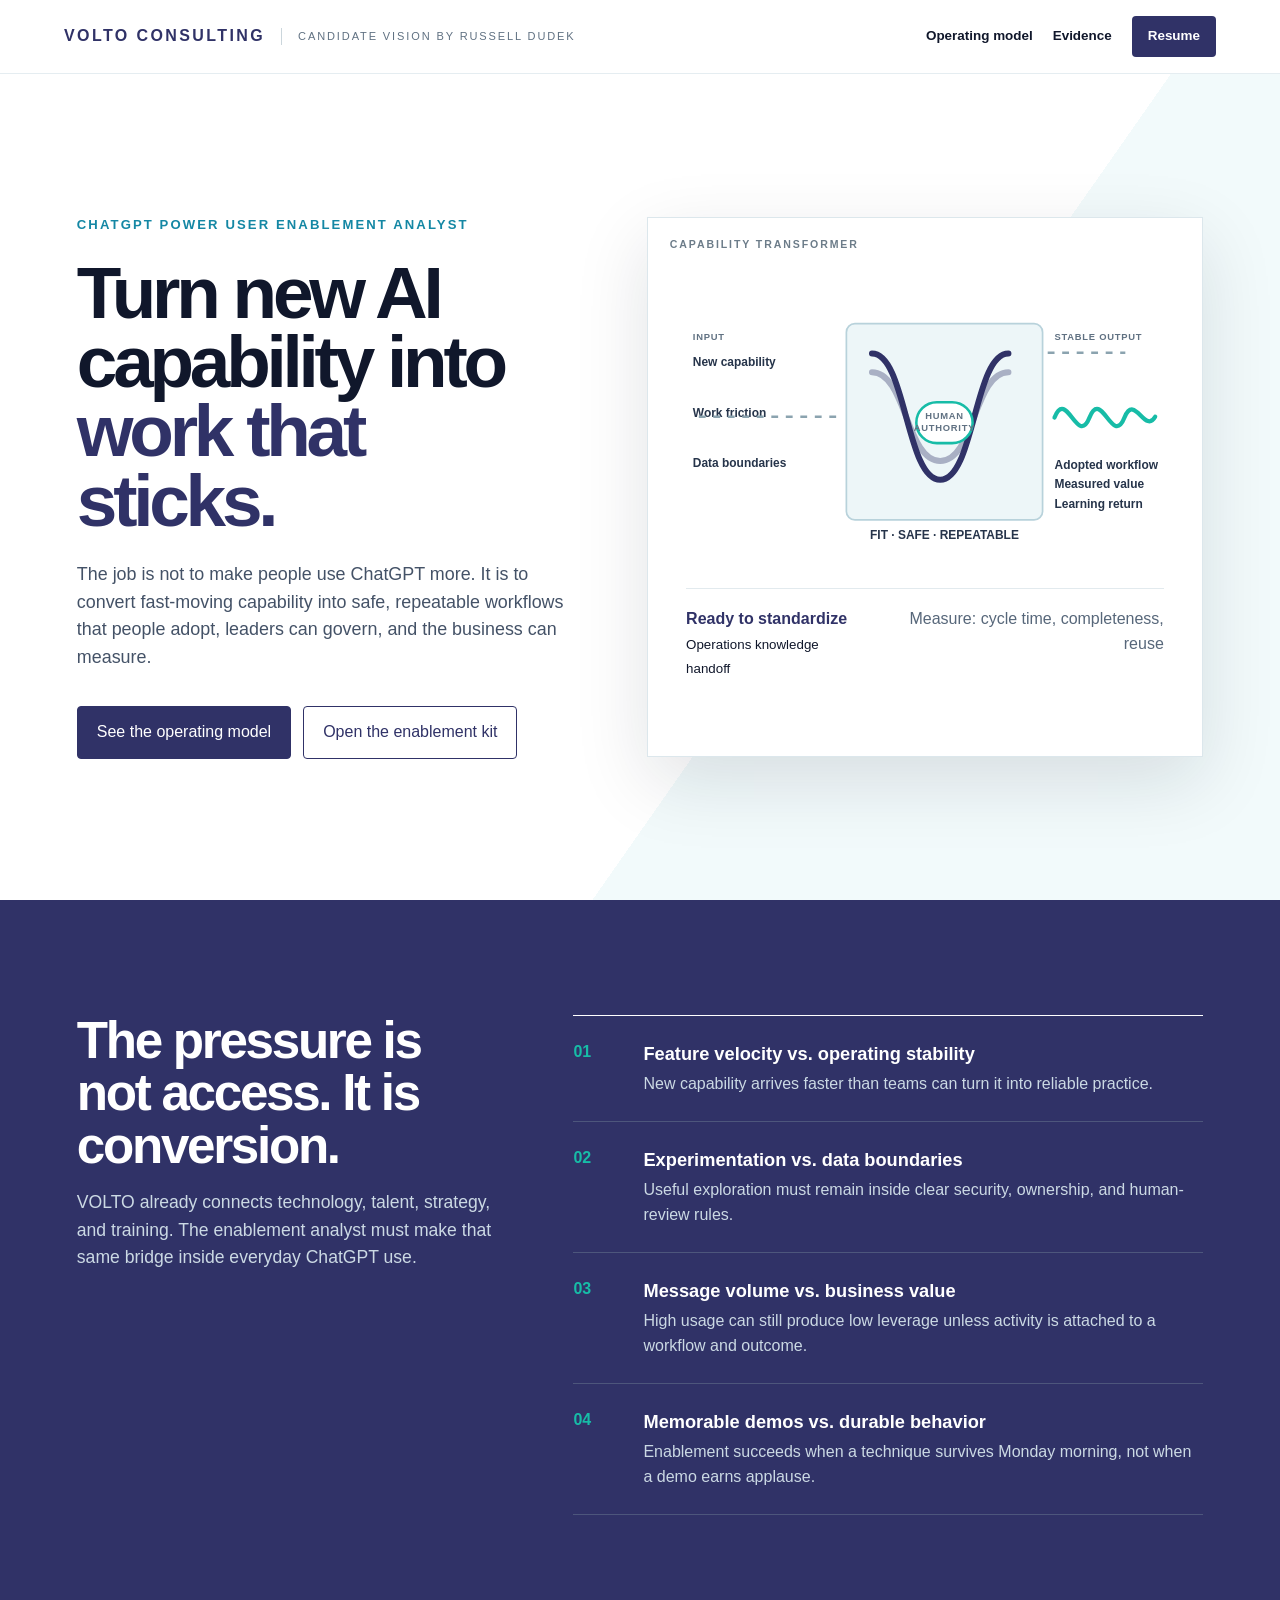
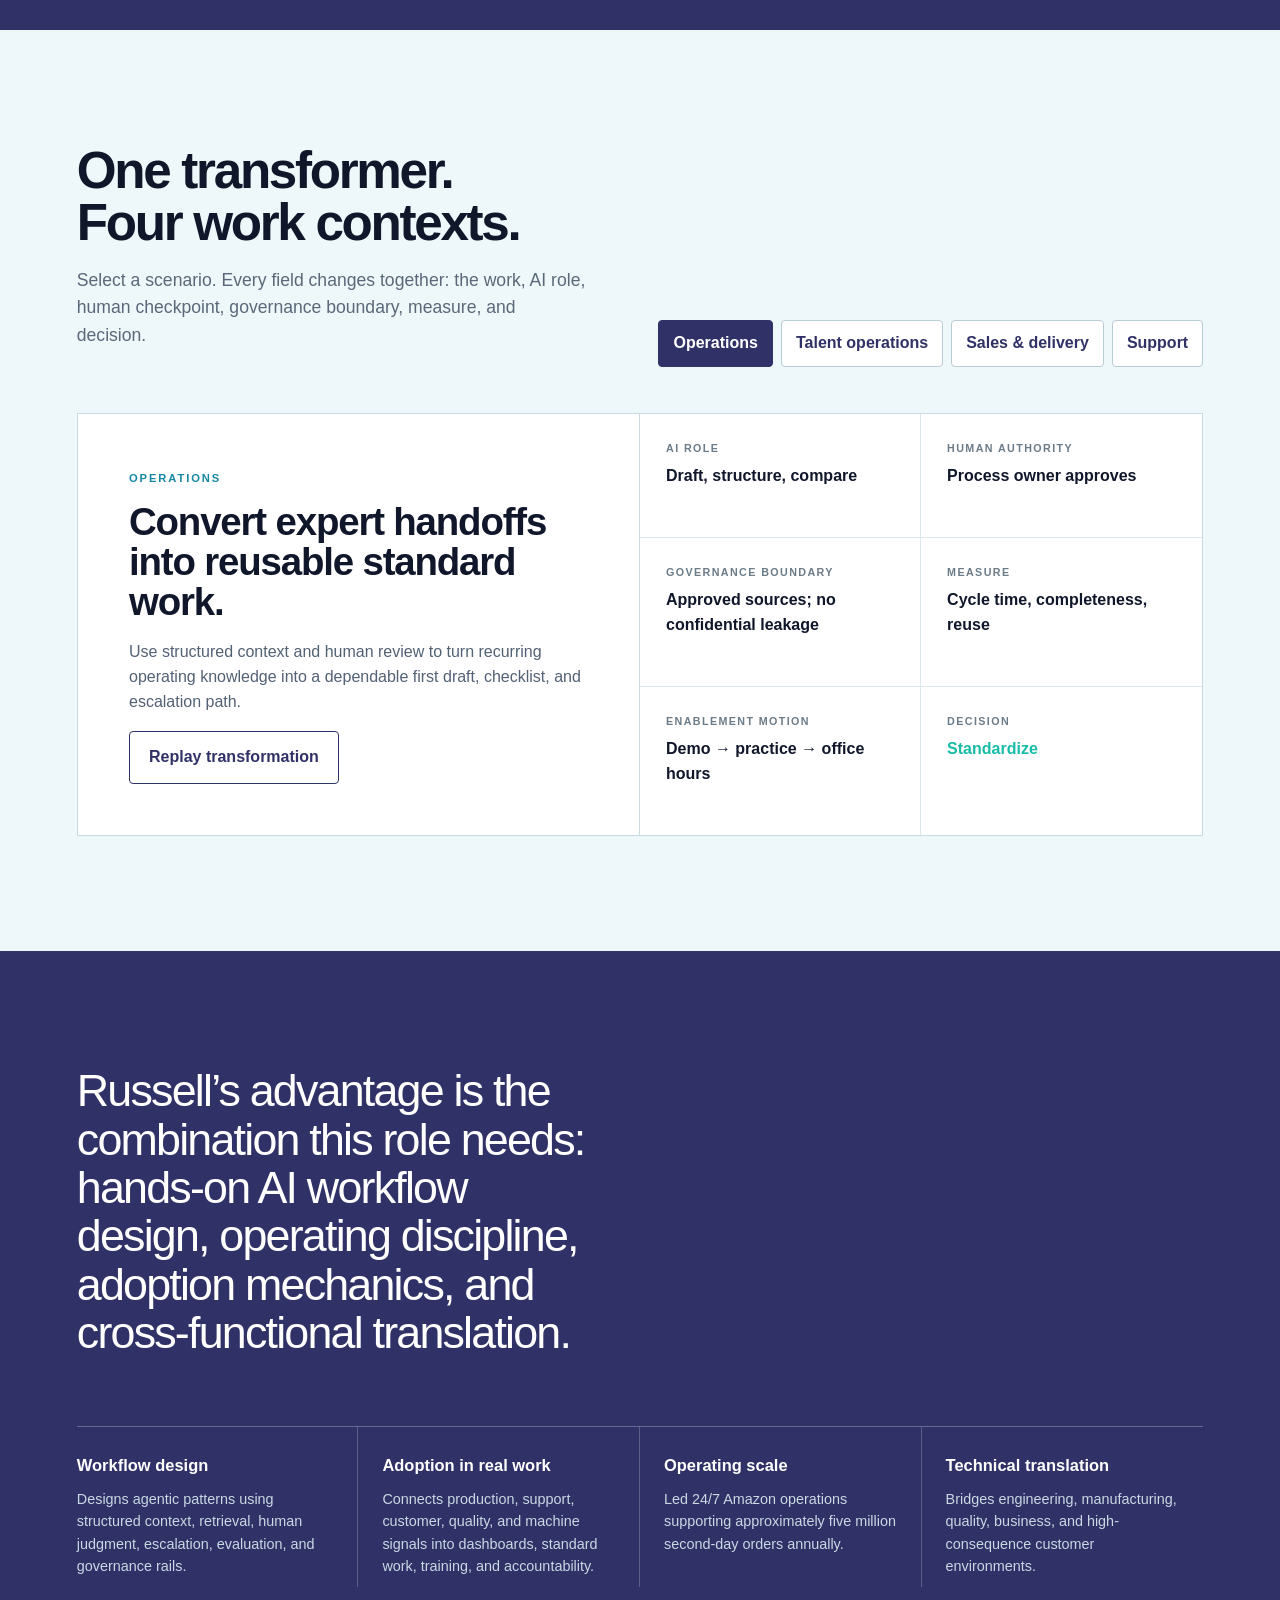
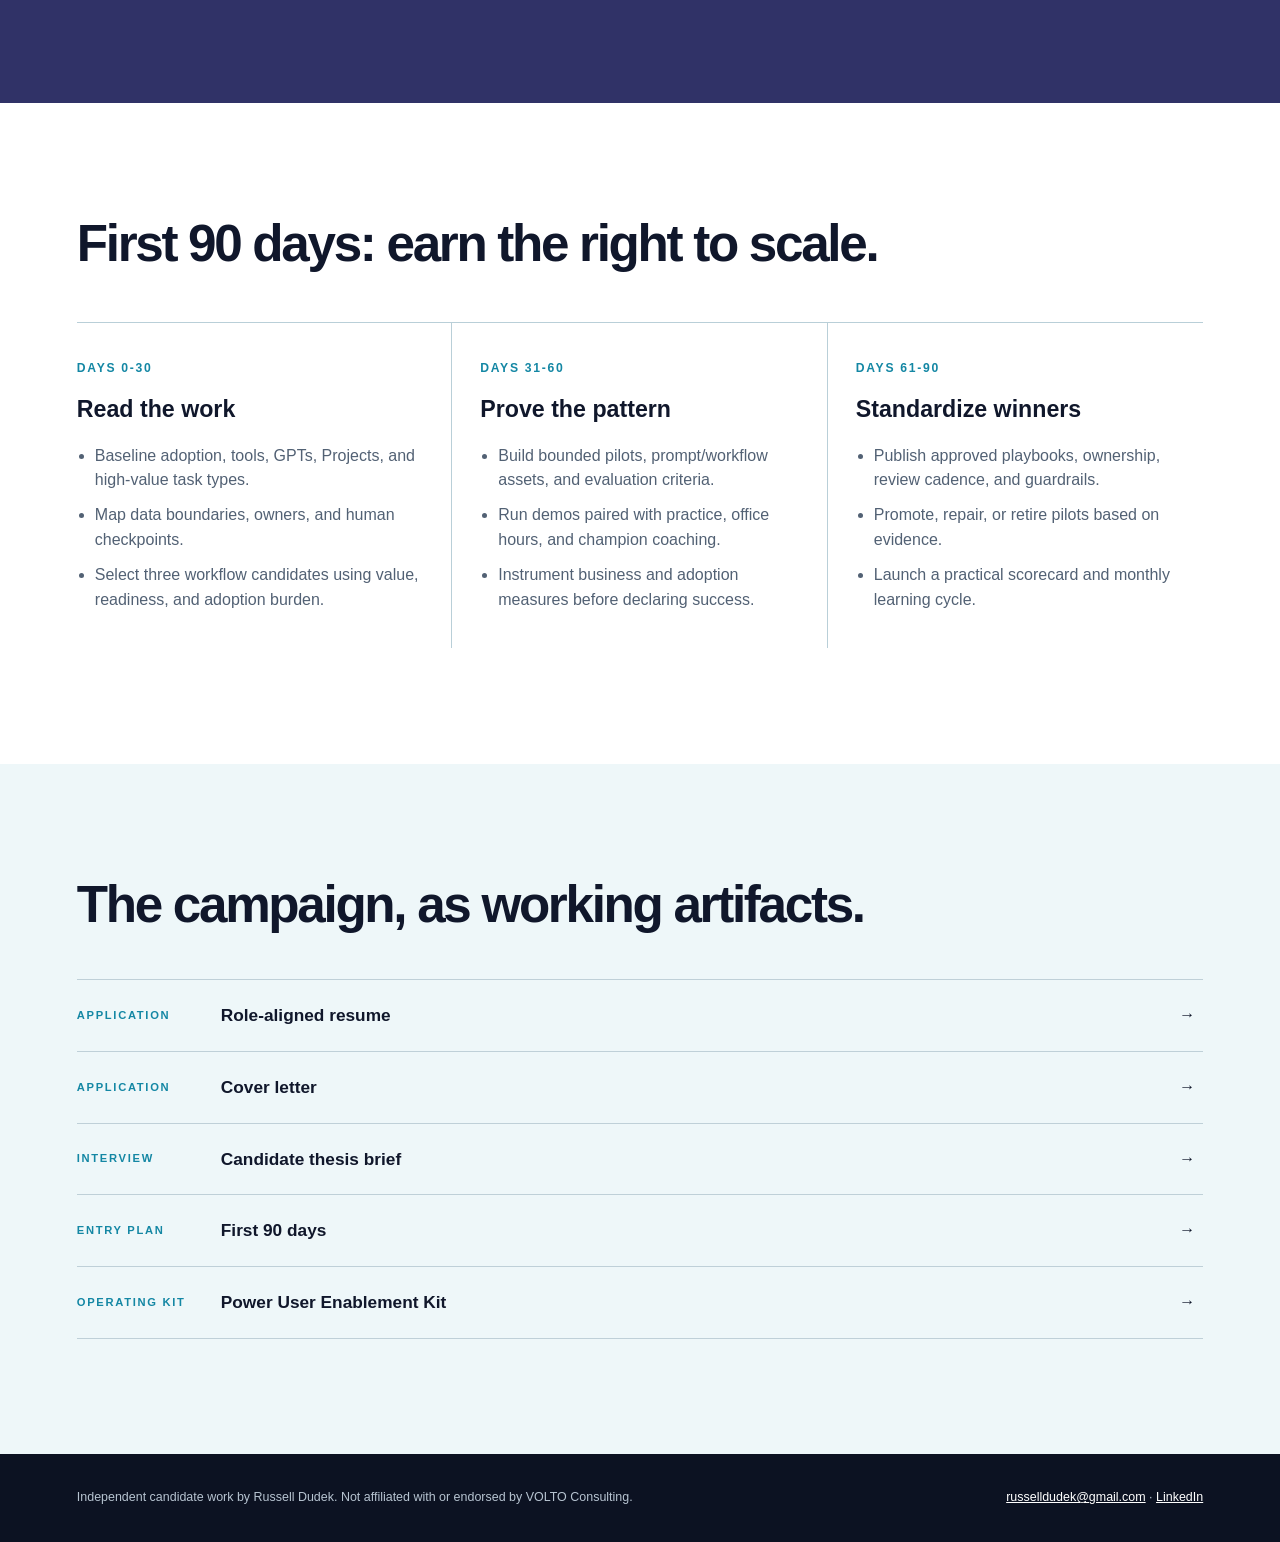
==== index.html @ c237656e "Publish complete VOLTO candidate campaign" ====
<!doctype html><html lang="en"><head><meta charset="utf-8"><meta name="viewport" content="width=device-width,initial-scale=1"><title>VOLTO Consulting | ChatGPT Power User Enablement Analyst | Russell Dudek</title><meta name="description" content="Independent candidate vision by Russell Dudek for the ChatGPT Power User Enablement Analyst role at VOLTO Consulting."><link rel="stylesheet" href="styles.css"></head><body><a class="skip" href="#main">Skip to content</a>
<header class="site-header"><div class="brand-lockup"><div class="brand-name">VOLTO CONSULTING</div><div class="brand-sub">Candidate vision by Russell Dudek</div></div><nav class="nav" aria-label="Primary"><a href="#model">Operating model</a><a href="#proof">Evidence</a><a class="primary" href="resume.html">Resume</a></nav></header>
<main id="main"><section class="hero"><div class="hero-copy"><p class="identity-line">ChatGPT Power User Enablement Analyst</p><h1>Turn new AI capability into <em>work that sticks.</em></h1><p class="lede">The job is not to make people use ChatGPT more. It is to convert fast-moving capability into safe, repeatable workflows that people adopt, leaders can govern, and the business can measure.</p><div class="hero-actions"><a class="button primary" href="#model">See the operating model</a><a class="button secondary" href="enablement-kit.html">Open the enablement kit</a></div></div>
<div class="transformer-shell running" id="transformer"><svg class="transformer-svg" viewBox="0 0 560 320" role="img" aria-labelledby="tx-title tx-desc">
<title id="tx-title">Capability Transformer operating model</title><desc id="tx-desc">New capability, workflow friction, and data boundaries are transformed through fit, safety, and repeatability into an adopted workflow with measurable value.</desc>
<text x="8" y="55" class="small-label">INPUT</text>
<text x="8" y="86" class="input-label">New capability</text><text x="8" y="145" class="input-label">Work friction</text><text x="8" y="204" class="input-label">Data boundaries</text>
<path d="M 10 145 L 177 145" class="wire energy"/>
<rect x="188" y="36" width="230" height="230" rx="10" class="core"/>
<path d="M 218 71 C 258 71 258 219 298 219 C 338 219 338 71 378 71" class="coil"/>
<path d="M 218 93 C 258 93 258 197 298 197 C 338 197 338 93 378 93" class="coil" opacity=".36"/>
<text x="303" y="288" text-anchor="middle" class="coil-label">FIT · SAFE · REPEATABLE</text>
<rect x="270" y="128" width="66" height="48" rx="24" class="relay"/><text x="303" y="148" text-anchor="middle" class="small-label">HUMAN</text><text x="303" y="162" text-anchor="middle" class="small-label">AUTHORITY</text>
<path d="M 419 70 L 515 70" class="wire energy"/>
<path d="M 432 146 C 446 111 459 181 473 146 C 487 111 500 181 514 146 C 526 117 538 166 550 145" class="wave"/>
<text x="432" y="206" class="output-label">Adopted workflow</text><text x="432" y="229" class="output-label">Measured value</text><text x="432" y="252" class="output-label">Learning return</text><text x="432" y="55" class="small-label">STABLE OUTPUT</text>
<circle class="pulse" cx="0" cy="0" r="7"/>
</svg><div class="status-line"><span><strong id="heroVerdict">Ready to standardize</strong><br><small id="heroScenario">Operations knowledge handoff</small></span><span id="heroMeasure">Measure: cycle time, completeness, reuse</span></div></div></section>
<section class="section navy"><div class="section-grid"><div><h2>The pressure is not access. It is conversion.</h2><p class="section-intro">VOLTO already connects technology, talent, strategy, and training. The enablement analyst must make that same bridge inside everyday ChatGPT use.</p></div><div class="tension-list"><div class="tension"><span class="num">01</span><div><h3>Feature velocity vs. operating stability</h3><p>New capability arrives faster than teams can turn it into reliable practice.</p></div></div><div class="tension"><span class="num">02</span><div><h3>Experimentation vs. data boundaries</h3><p>Useful exploration must remain inside clear security, ownership, and human-review rules.</p></div></div><div class="tension"><span class="num">03</span><div><h3>Message volume vs. business value</h3><p>High usage can still produce low leverage unless activity is attached to a workflow and outcome.</p></div></div><div class="tension"><span class="num">04</span><div><h3>Memorable demos vs. durable behavior</h3><p>Enablement succeeds when a technique survives Monday morning, not when a demo earns applause.</p></div></div></div></div></section>
<section class="section mist" id="model"><div class="lab"><div class="lab-head"><div><h2>One transformer.<br>Four work contexts.</h2><p class="section-intro">Select a scenario. Every field changes together: the work, AI role, human checkpoint, governance boundary, measure, and decision.</p></div><div class="scenario-tabs" role="group" aria-label="Workflow scenario"><button aria-pressed="true" data-scenario="ops">Operations</button><button aria-pressed="false" data-scenario="talent">Talent operations</button><button aria-pressed="false" data-scenario="delivery">Sales & delivery</button><button aria-pressed="false" data-scenario="support">Support</button></div></div><div class="lab-stage" aria-live="polite"><div class="work-brief"><span class="scenario-label" id="scenarioLabel">OPERATIONS</span><h3 id="scenarioTitle">Convert expert handoffs into reusable standard work.</h3><p id="scenarioNarrative">Use structured context and human review to turn recurring operating knowledge into a dependable first draft, checklist, and escalation path.</p><button class="button secondary" id="replay" type="button">Replay transformation</button></div><div class="state-stack"><div class="state"><span>AI role</span><strong id="aiRole">Draft, structure, compare</strong></div><div class="state"><span>Human authority</span><strong id="authority">Process owner approves</strong></div><div class="state"><span>Governance boundary</span><strong id="governance">Approved sources; no confidential leakage</strong></div><div class="state"><span>Measure</span><strong id="measure">Cycle time, completeness, reuse</strong></div><div class="state"><span>Enablement motion</span><strong id="motion">Demo → practice → office hours</strong></div><div class="state"><span>Decision</span><strong class="verdict" id="verdict">Standardize</strong></div></div></div></div></section>
<section class="section navy" id="proof"><div class="proof-band"><p class="proof-statement">Russell’s advantage is the combination this role needs: hands-on AI workflow design, operating discipline, adoption mechanics, and cross-functional translation.</p><div class="evidence-list"><div class="evidence"><h3>Workflow design</h3><p>Designs agentic patterns using structured context, retrieval, human judgment, escalation, evaluation, and governance rails.</p></div><div class="evidence"><h3>Adoption in real work</h3><p>Connects production, support, customer, quality, and machine signals into dashboards, standard work, training, and accountability.</p></div><div class="evidence"><h3>Operating scale</h3><p>Led 24/7 Amazon operations supporting approximately five million second-day orders annually.</p></div><div class="evidence"><h3>Technical translation</h3><p>Bridges engineering, manufacturing, quality, business, and high-consequence customer environments.</p></div></div></div></section>
<section class="section" id="plan"><div class="plan"><h2>First 90 days: earn the right to scale.</h2><div class="plan-grid"><div class="phase"><span class="days">Days 0-30</span><h3>Read the work</h3><ul><li>Baseline adoption, tools, GPTs, Projects, and high-value task types.</li><li>Map data boundaries, owners, and human checkpoints.</li><li>Select three workflow candidates using value, readiness, and adoption burden.</li></ul></div><div class="phase"><span class="days">Days 31-60</span><h3>Prove the pattern</h3><ul><li>Build bounded pilots, prompt/workflow assets, and evaluation criteria.</li><li>Run demos paired with practice, office hours, and champion coaching.</li><li>Instrument business and adoption measures before declaring success.</li></ul></div><div class="phase"><span class="days">Days 61-90</span><h3>Standardize winners</h3><ul><li>Publish approved playbooks, ownership, review cadence, and guardrails.</li><li>Promote, repair, or retire pilots based on evidence.</li><li>Launch a practical scorecard and monthly learning cycle.</li></ul></div></div></div></section>
<section class="section mist"><div class="documents"><h2>The campaign, as working artifacts.</h2><div class="doc-list"><a class="doc-link" href="resume.html"><span class="type">Application</span><strong>Role-aligned resume</strong><span>→</span></a><a class="doc-link" href="cover-letter.html"><span class="type">Application</span><strong>Cover letter</strong><span>→</span></a><a class="doc-link" href="interview-brief.html"><span class="type">Interview</span><strong>Candidate thesis brief</strong><span>→</span></a><a class="doc-link" href="90-day-plan.html"><span class="type">Entry plan</span><strong>First 90 days</strong><span>→</span></a><a class="doc-link" href="enablement-kit.html"><span class="type">Operating kit</span><strong>Power User Enablement Kit</strong><span>→</span></a></div></div></section></main>
<footer class="footer"><div class="footer-inner"><span>Independent candidate work by Russell Dudek. Not affiliated with or endorsed by VOLTO Consulting.</span><span><a href="mailto:russelldudek@gmail.com">russelldudek@gmail.com</a> · <a href="https://www.linkedin.com/in/russelldudek">LinkedIn</a></span></div></footer><script src="app.js"></script></body></html>
---- styles.css ----
@import url("brand-tokens.css");
*{box-sizing:border-box}html{scroll-behavior:smooth}body{margin:0;color:var(--volto-ink);background:var(--volto-paper);font-family:Lato,"Noto Sans",Arial,sans-serif;line-height:1.55}a{color:inherit}button,a.button{font:inherit}.skip{position:absolute;left:-999px}.skip:focus{left:16px;top:16px;z-index:99;background:#fff;padding:10px;border:2px solid var(--volto-navy)}
.site-header{height:74px;display:flex;align-items:center;justify-content:space-between;padding:0 clamp(22px,5vw,78px);border-bottom:1px solid #e5edf1;position:sticky;top:0;background:rgba(255,255,255,.95);backdrop-filter:blur(14px);z-index:20}.brand-lockup{display:flex;align-items:center;gap:16px}.brand-name{font-weight:900;letter-spacing:.15em;font-size:1rem;color:var(--volto-navy)}.brand-sub{font-size:.69rem;letter-spacing:.17em;text-transform:uppercase;color:#607182;border-left:1px solid #cbd6dc;padding-left:16px}.nav{display:flex;gap:20px;align-items:center}.nav a{text-decoration:none;font-size:.84rem;font-weight:700}.nav .primary{background:var(--volto-navy);color:white;padding:10px 16px;border-radius:4px}
main{overflow:hidden}.hero{min-height:calc(100vh - 74px);display:grid;grid-template-columns:minmax(0,1fr) minmax(480px,1.1fr);gap:clamp(34px,5vw,84px);align-items:center;padding:clamp(56px,8vw,116px) clamp(22px,6vw,92px);position:relative}.hero:before{content:"";position:absolute;inset:0;background:linear-gradient(125deg,#fff 0 63%,#f2fafb 63% 100%);z-index:-2}.hero-copy{max-width:710px}.identity-line{font-size:.82rem;text-transform:uppercase;letter-spacing:.16em;color:var(--volto-blue);font-weight:800;margin:0 0 22px}.hero h1{font-family:"Inter Display",Lato,sans-serif;font-weight:650;font-size:clamp(3rem,5.7vw,6.7rem);line-height:.95;letter-spacing:-.058em;margin:0 0 26px;max-width:12ch}.hero h1 em{font-style:normal;color:var(--volto-navy)}.hero .lede{font-size:clamp(1.05rem,1.4vw,1.3rem);max-width:57ch;color:#445267;margin:0 0 34px}.hero-actions{display:flex;gap:12px;flex-wrap:wrap}.button{display:inline-flex;align-items:center;justify-content:center;text-decoration:none;padding:13px 19px;border-radius:4px;font-weight:800;border:1px solid var(--volto-navy);cursor:pointer}.button.primary{background:var(--volto-navy);color:white}.button.secondary{background:white;color:var(--volto-navy)}
.transformer-shell{background:#fff;border:1px solid #dce7ec;box-shadow:var(--shadow);padding:clamp(22px,3vw,42px);min-height:540px;display:flex;flex-direction:column;justify-content:center;position:relative}.transformer-shell:before{content:"CAPABILITY TRANSFORMER";position:absolute;top:18px;left:22px;font-size:.66rem;letter-spacing:.18em;color:#6c7c89;font-weight:900}.transformer-svg{width:100%;height:auto;overflow:visible}.input-label,.output-label,.coil-label{font:700 14px Lato, sans-serif;fill:#26344a}.small-label{font:700 11px Lato,sans-serif;letter-spacing:.08em;fill:#607182}.wire{stroke:#8ba3af;stroke-width:3;fill:none}.coil{stroke:var(--volto-navy);stroke-width:7;fill:none;stroke-linecap:round}.core{fill:#edf6f8;stroke:#b8d2db;stroke-width:2}.relay{fill:#fff;stroke:var(--campaign-electric);stroke-width:3}.wave{fill:none;stroke:var(--campaign-electric);stroke-width:5;stroke-linecap:round}.pulse{fill:var(--campaign-electric);filter:drop-shadow(0 0 7px rgba(23,188,167,.8));offset-path:path('M 10 145 L 177 145 C 214 145 214 70 255 70 C 296 70 296 220 337 220 C 378 220 378 70 419 70 L 515 70');animation:pulse 3.6s cubic-bezier(.45,.05,.25,1) forwards;opacity:0}.transformer-shell.replay .pulse{animation:none}.transformer-shell.running .pulse{animation:pulse 3.6s cubic-bezier(.45,.05,.25,1) forwards}.energy{stroke-dasharray:8 9;stroke-dashoffset:80}.transformer-shell.running .energy{animation:dash 2.4s linear}.transformer-shell.running .wave{animation:stabilize 2.5s ease-out}.status-line{margin-top:22px;display:flex;justify-content:space-between;gap:18px;border-top:1px solid #e2eaee;padding-top:18px}.status-line strong{color:var(--volto-navy)}.status-line span:last-child{text-align:right;color:#57677a}
@keyframes pulse{0%{offset-distance:0;opacity:0}8%{opacity:1}92%{opacity:1}100%{offset-distance:100%;opacity:0}}@keyframes dash{to{stroke-dashoffset:0}}@keyframes stabilize{0%{stroke-dasharray:4 12;opacity:.25}65%{stroke-dasharray:20 5;opacity:.8}100%{stroke-dasharray:none;opacity:1}}
.section{padding:clamp(76px,9vw,136px) clamp(22px,6vw,92px)}.section.navy{background:var(--volto-navy);color:#fff}.section.mist{background:var(--volto-mist)}.section-grid{max-width:1320px;margin:0 auto;display:grid;grid-template-columns:.8fr 1.2fr;gap:clamp(36px,6vw,96px)}.section h2{font-family:"Inter Display",Lato,sans-serif;font-size:clamp(2.25rem,4vw,4.8rem);line-height:1.02;letter-spacing:-.045em;margin:0}.section-intro{font-size:1.1rem;color:#5a6879;max-width:52ch}.navy .section-intro{color:#cbd9e4}.tension-list{display:grid;border-top:1px solid currentColor}.tension{display:grid;grid-template-columns:70px 1fr;padding:24px 0;border-bottom:1px solid rgba(120,140,155,.4)}.tension .num{font-weight:900;color:var(--campaign-electric)}.tension h3{margin:0 0 4px;font-size:1.14rem}.tension p{margin:0;color:#667487}.navy .tension p{color:#cbd9e4}
.lab{max-width:1320px;margin:0 auto}.lab-head{display:flex;justify-content:space-between;gap:40px;align-items:end;margin-bottom:46px}.scenario-tabs{display:flex;gap:8px;flex-wrap:wrap}.scenario-tabs button{background:#fff;border:1px solid #b9ccd4;color:var(--volto-navy);padding:10px 14px;border-radius:4px;font-weight:800;cursor:pointer}.scenario-tabs button[aria-pressed="true"]{background:var(--volto-navy);color:#fff;border-color:var(--volto-navy)}.lab-stage{display:grid;grid-template-columns:1fr 1fr;border:1px solid #c9dbe1;background:#fff;min-height:420px}.work-brief{padding:clamp(28px,4vw,56px);border-right:1px solid #c9dbe1}.work-brief h3{font-size:clamp(1.8rem,3vw,3.1rem);line-height:1.05;margin:12px 0 18px;letter-spacing:-.03em}.scenario-label{font-size:.7rem;letter-spacing:.17em;text-transform:uppercase;color:var(--volto-blue);font-weight:900}.work-brief p{color:#526174}.state-stack{display:grid;grid-template-columns:1fr 1fr}.state{padding:26px;border-bottom:1px solid #dce7eb;border-right:1px solid #dce7eb}.state:nth-child(even){border-right:0}.state:nth-last-child(-n+2){border-bottom:0}.state span{display:block;font-size:.67rem;letter-spacing:.13em;text-transform:uppercase;color:#6b7b88;font-weight:900;margin-bottom:8px}.state strong{font-size:1rem;line-height:1.35}.verdict{color:var(--campaign-electric)}
.proof-band{max-width:1320px;margin:0 auto}.proof-statement{font-family:"Inter Display",Lato,sans-serif;font-size:clamp(2.1rem,3.5vw,4.3rem);line-height:1.08;letter-spacing:-.04em;max-width:21ch;margin:0 0 70px}.evidence-list{display:grid;grid-template-columns:repeat(4,1fr);border-top:1px solid rgba(255,255,255,.25)}.evidence{padding:26px 24px 10px 0;border-right:1px solid rgba(255,255,255,.22)}.evidence:last-child{border-right:0;padding-left:24px}.evidence:not(:first-child){padding-left:24px}.evidence h3{font-size:1.03rem;margin:0 0 9px}.evidence p{font-size:.9rem;color:#c9d8e3;margin:0}
.plan{max-width:1320px;margin:0 auto}.plan-grid{display:grid;grid-template-columns:repeat(3,1fr);margin-top:52px;border-top:1px solid #b9cfd8}.phase{padding:32px 28px 20px 0;border-right:1px solid #b9cfd8}.phase:not(:first-child){padding-left:28px}.phase:last-child{border-right:0}.phase .days{font-weight:900;color:var(--volto-blue);font-size:.76rem;letter-spacing:.14em;text-transform:uppercase}.phase h3{font-size:1.45rem;margin:12px 0}.phase ul{padding-left:18px;color:#526174}.phase li{margin:10px 0}
.documents{max-width:1320px;margin:0 auto}.doc-list{margin-top:48px;border-top:1px solid #bfd0d8}.doc-link{display:grid;grid-template-columns:120px 1fr 24px;gap:24px;align-items:center;padding:22px 0;border-bottom:1px solid #bfd0d8;text-decoration:none}.doc-link .type{font-size:.7rem;letter-spacing:.15em;text-transform:uppercase;font-weight:900;color:var(--volto-blue)}.doc-link strong{font-size:1.08rem}.doc-link:hover strong{text-decoration:underline}.footer{padding:34px clamp(22px,6vw,92px);background:#0c1222;color:#b7c4d1;font-size:.78rem}.footer-inner{max-width:1320px;margin:0 auto;display:flex;justify-content:space-between;gap:30px}.footer a{color:#fff}
/* document web surfaces */
.doc-body{background:#edf2f4}.doc-toolbar{max-width:8.5in;margin:22px auto 12px;display:flex;justify-content:space-between;gap:10px;align-items:center}.doc-toolbar .group{display:flex;gap:8px;flex-wrap:wrap}.doc-toolbar a{font-size:.78rem}.document{width:8.5in;margin:0 auto 40px;box-shadow:0 18px 60px rgba(20,33,50,.15)}.print-page{width:8.5in;height:11in;background:#fff;position:relative;padding:.5in .58in .48in;overflow:hidden;page-break-after:always}.print-page:last-child{page-break-after:auto}.doc-header{border-top:7px solid var(--volto-navy);padding-top:17px;display:grid;grid-template-columns:1fr auto;gap:20px;align-items:end;margin-bottom:20px}.doc-header h1{font-size:27pt;letter-spacing:-.04em;line-height:1;margin:0 0 5px}.doc-kicker{font-size:8pt;text-transform:uppercase;letter-spacing:.14em;color:var(--volto-blue);font-weight:900}.contact{text-align:right;font-size:7.6pt;line-height:1.42;color:#344154}.contact a{text-decoration:none}.doc-role{font-size:10.5pt;font-weight:800;color:var(--volto-navy)}.doc-section{margin-top:17px}.doc-section h2{font-size:8.8pt;letter-spacing:.14em;text-transform:uppercase;color:var(--volto-blue);margin:0 0 8px;border-bottom:1px solid #c7d8de;padding-bottom:5px}.doc-section p,.doc-section li{font-size:8.5pt;line-height:1.38}.doc-section p{margin:0 0 7px}.doc-section ul{padding-left:15px;margin:5px 0}.doc-section li{margin:3px 0}.summary-box{border-left:4px solid var(--campaign-electric);background:#f3faf9;padding:11px 14px;margin:10px 0 15px;font-size:9pt}.experience{margin-bottom:12px}.exp-head{display:flex;justify-content:space-between;gap:15px;align-items:baseline}.exp-head h3{font-size:10pt;margin:0}.exp-meta{font-size:8pt;font-weight:800;color:#536276;white-space:nowrap}.exp-title{font-size:8.2pt;color:var(--volto-blue);font-weight:800}.two-col{display:grid;grid-template-columns:1.4fr .8fr;gap:24px}.cap-grid{display:grid;grid-template-columns:repeat(3,1fr);gap:6px 12px;font-size:8pt}.cap{border-bottom:1px solid #d8e2e6;padding:4px 0}.page-num{position:absolute;bottom:.23in;right:.55in;font-size:7pt;color:#758491}.continuation{display:flex;justify-content:space-between;align-items:center;border-top:7px solid var(--volto-navy);padding-top:12px;margin-bottom:17px}.continuation strong{font-size:12pt}.continuation span{font-size:7.5pt;color:#536276}.letter-body p{font-size:10pt;line-height:1.48;margin:0 0 12px}.letter-date{font-size:9pt;color:#536276;margin-bottom:18px}.signature{margin-top:22px}.signature strong{font-size:11pt}.brief-hero{background:var(--volto-navy);color:#fff;padding:25px;margin:-.05in 0 22px}.brief-hero h1{font-size:25pt;line-height:1.02;margin:0 0 10px}.brief-hero p{font-size:10pt;max-width:50ch;margin:0;color:#d9e4ed}.brief-grid{display:grid;grid-template-columns:1fr 1fr;gap:14px}.brief-card{border:1px solid #cbdbe1;padding:13px}.brief-card h3{font-size:9.5pt;margin:0 0 6px;color:var(--volto-navy)}.brief-card p,.brief-card li{font-size:8.3pt;line-height:1.36}.brief-card ul{padding-left:14px;margin:4px 0}.score-table{width:100%;border-collapse:collapse;font-size:8pt}.score-table th,.score-table td{border-bottom:1px solid #d7e2e6;text-align:left;padding:7px 5px;vertical-align:top}.score-table th{font-size:7pt;text-transform:uppercase;letter-spacing:.09em;color:var(--volto-blue)}.phase-band{display:grid;grid-template-columns:72px 1fr;gap:14px;border-top:1px solid #c7d8de;padding:13px 0}.phase-band .n{font-size:8pt;color:var(--volto-blue);font-weight:900}.phase-band h3{font-size:10.5pt;margin:0 0 5px}.phase-band p,.phase-band li{font-size:8.4pt;line-height:1.34}.phase-band ul{margin:4px 0;padding-left:14px}.kit-sheet{border:1px solid #b9cfd7;padding:16px;margin:14px 0}.kit-sheet h3{font-size:11pt;margin:0 0 8px;color:var(--volto-navy)}.field-row{display:grid;grid-template-columns:145px 1fr;border-top:1px solid #d8e3e7;padding:8px 0;font-size:8pt}.field-row span:first-child{font-weight:900;color:#516276}.checklist{columns:2;column-gap:24px}.check{break-inside:avoid;font-size:8.1pt;margin:7px 0}.check:before{content:"□";margin-right:7px;color:var(--volto-blue)}
@media(max-width:980px){.hero{grid-template-columns:1fr;padding-top:70px}.transformer-shell{min-height:460px}.section-grid{grid-template-columns:1fr}.evidence-list{grid-template-columns:1fr 1fr}.lab-stage{grid-template-columns:1fr}.work-brief{border-right:0;border-bottom:1px solid #c9dbe1}.nav a:not(.primary){display:none}}
@media(max-width:620px){.site-header{height:66px}.brand-sub{display:none}.hero{min-height:auto;padding:58px 20px 68px}.hero:before{background:#fff}.hero h1{font-size:3.45rem}.transformer-shell{padding:18px 10px;min-height:390px;box-shadow:0 14px 40px rgba(16,23,43,.1)}.input-label,.output-label,.coil-label{font-size:11px}.section{padding:78px 20px}.lab-head{display:block}.scenario-tabs{margin-top:24px}.state-stack{grid-template-columns:1fr}.state{border-right:0}.state:nth-last-child(-n+2){border-bottom:1px solid #dce7eb}.state:last-child{border-bottom:0}.evidence-list,.plan-grid{grid-template-columns:1fr}.evidence,.evidence:not(:first-child),.evidence:last-child,.phase,.phase:not(:first-child){padding:22px 0;border-right:0;border-bottom:1px solid rgba(255,255,255,.22)}.phase{border-color:#b9cfd8}.doc-link{grid-template-columns:84px 1fr 16px}.footer-inner{display:block}.document{width:100%;box-shadow:none;margin:0}.print-page{width:100%;height:auto;min-height:0;padding:28px 20px;overflow:visible}.doc-toolbar{padding:0 14px}.doc-header{grid-template-columns:1fr}.contact{text-align:left}.page-num{display:none}.two-col,.brief-grid{grid-template-columns:1fr}.doc-body{background:#fff}}
@media print{body{background:#fff}.doc-toolbar{display:none!important}.document{margin:0;box-shadow:none}.print-page{break-after:page;page-break-after:always}.print-page:last-child{break-after:auto;page-break-after:auto}.site-header,.footer{display:none}}
@media(prefers-reduced-motion:reduce){html{scroll-behavior:auto}.pulse{display:none}.energy,.wave{animation:none!important}.transformer-shell .wave{stroke-dasharray:none}}
@media screen and (max-width:900px){
  .doc-body{background:#fff}
  .document{width:100%;box-shadow:none;margin:0}
  .print-page{width:100%;height:auto;min-height:0;overflow:visible}
  .doc-toolbar{padding:0 14px}
}
/* Artifact-specific print composition */
.resume-document .doc-section p,.resume-document .doc-section li{font-size:9.15pt;line-height:1.43}
.resume-document .experience{margin-bottom:14px}.resume-document .exp-head h3{font-size:10.5pt}.resume-document .exp-title{font-size:8.7pt}.resume-document .cap-grid{font-size:8.45pt;gap:8px 14px}.resume-document .cap{padding:5px 0}.resume-document .summary-box{font-size:9.4pt;line-height:1.42;padding:12px 15px}.proof-grid{display:grid;grid-template-columns:1fr 1fr;gap:9px;margin-top:8px}.proof-cell{border:1px solid #ccdde3;padding:10px 11px}.proof-cell strong{display:block;font-size:8.8pt;color:var(--volto-navy);margin-bottom:4px}.proof-cell p{font-size:8.2pt!important;line-height:1.35!important;margin:0!important}
.cover-letter-document .letter-body p{font-size:10.9pt;line-height:1.58;margin:0 0 15px}.cover-letter-document .letter-date{font-size:9.5pt;margin-bottom:20px}.letter-callout{border-top:1px solid #bfd2d9;border-bottom:1px solid #bfd2d9;padding:12px 0;margin:17px 0}.letter-callout strong{display:block;color:var(--volto-navy);font-size:9.4pt;text-transform:uppercase;letter-spacing:.09em;margin-bottom:7px}.letter-callout span{font-size:9.7pt;line-height:1.5}
.brief-document .doc-section p,.brief-document .doc-section li{font-size:8.8pt;line-height:1.4}.brief-document .brief-card p,.brief-document .brief-card li{font-size:8.5pt;line-height:1.39}.question-grid{columns:2;column-gap:25px;padding-left:18px}.question-grid li{break-inside:avoid;font-size:8.4pt;line-height:1.37;margin:0 0 7px}.brief-document .score-table{font-size:8.2pt}.brief-document .score-table th{font-size:7.3pt}
.plan-document .phase-band h3{font-size:11pt}.plan-document .phase-band p,.plan-document .phase-band li{font-size:8.8pt;line-height:1.4}.plan-document .brief-card p,.plan-document .brief-card li{font-size:8.5pt;line-height:1.38}.plan-document .score-table{font-size:8.2pt}.gate-grid{display:grid;grid-template-columns:repeat(3,1fr);gap:10px}.gate{border-top:3px solid var(--campaign-electric);background:#f3faf9;padding:11px}.gate strong{display:block;font-size:8.8pt;color:var(--volto-navy);margin-bottom:5px}.gate p{font-size:8.1pt!important;line-height:1.35!important;margin:0!important}
.kit-document .kit-sheet{padding:20px;margin:16px 0}.kit-document .kit-sheet h3{font-size:11.5pt;margin-bottom:10px}.kit-document .field-row{grid-template-columns:150px 1fr;padding:10px 0;font-size:8.7pt;line-height:1.35}.kit-document .check{font-size:8.7pt;margin:9px 0}.kit-document .score-table{font-size:8.2pt}.example-flow{display:grid;grid-template-columns:repeat(4,1fr);gap:7px;margin-top:10px}.example-flow div{border:1px solid #c8dbe2;padding:9px;font-size:8pt;line-height:1.32}.example-flow strong{display:block;color:var(--volto-navy);margin-bottom:4px}
.cover-letter-document .print-page{padding:.58in .76in .5in}
.cover-letter-document .letter-body p{font-size:11.15pt;line-height:1.66;margin-bottom:16px}
.cover-letter-document .letter-callout{padding:14px 0;margin:19px 0}
.plan-document .print-page:first-child .phase-band{padding:18px 0}
.plan-document .print-page:first-child .phase-band h3{font-size:11.4pt}
.plan-document .print-page:first-child .phase-band li{font-size:9.05pt;line-height:1.44;margin:5px 0}
.plan-document .print-page:first-child .gate{padding:13px}
.plan-document .print-page:nth-child(2) .brief-card{padding:15px}
.plan-document .print-page:nth-child(2) .score-table th,.plan-document .print-page:nth-child(2) .score-table td{padding:8px 6px}
.cover-letter-document .print-page{padding:.55in .70in .48in}
.cover-letter-document .letter-body p{font-size:10.35pt;line-height:1.49;margin-bottom:12px}
.cover-letter-document .letter-date{margin-bottom:16px}
.cover-letter-document .letter-callout{padding:10px 0;margin:14px 0}
.cover-letter-document .letter-callout span{font-size:9.2pt;line-height:1.42}
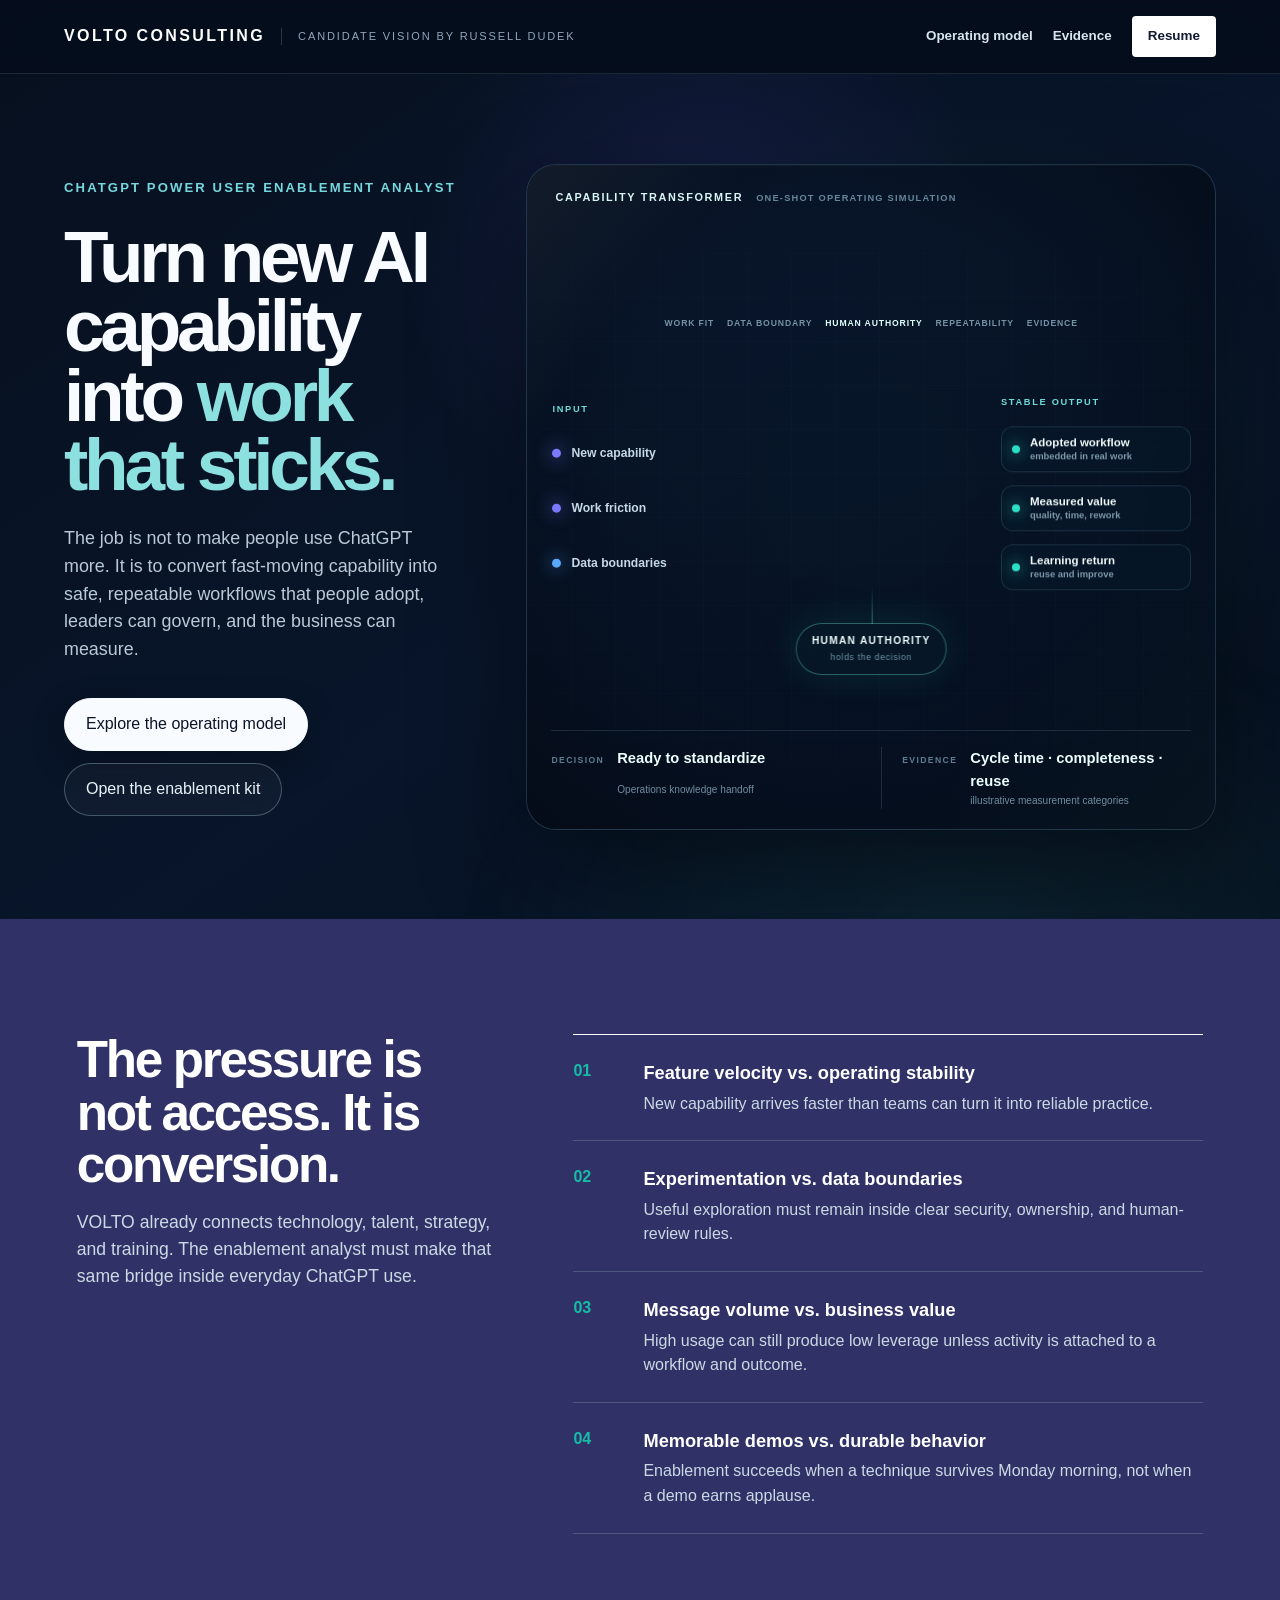
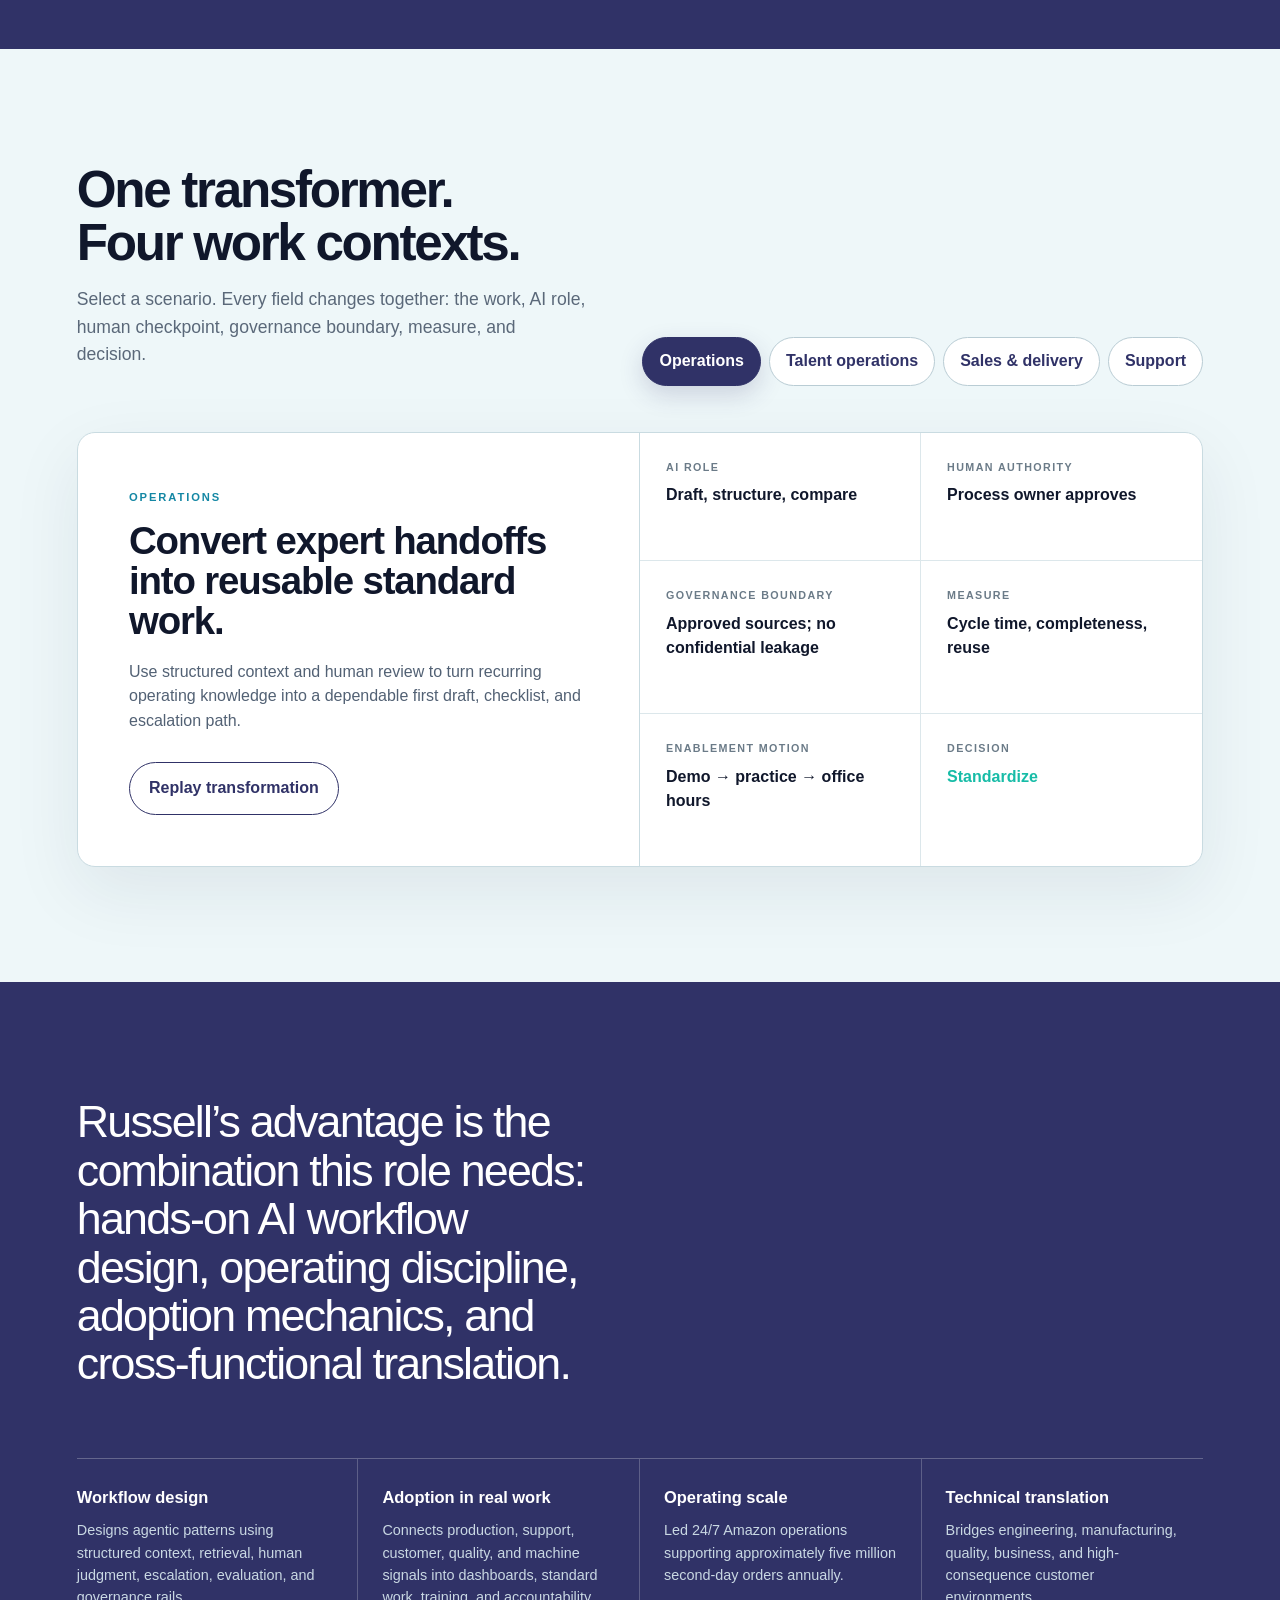
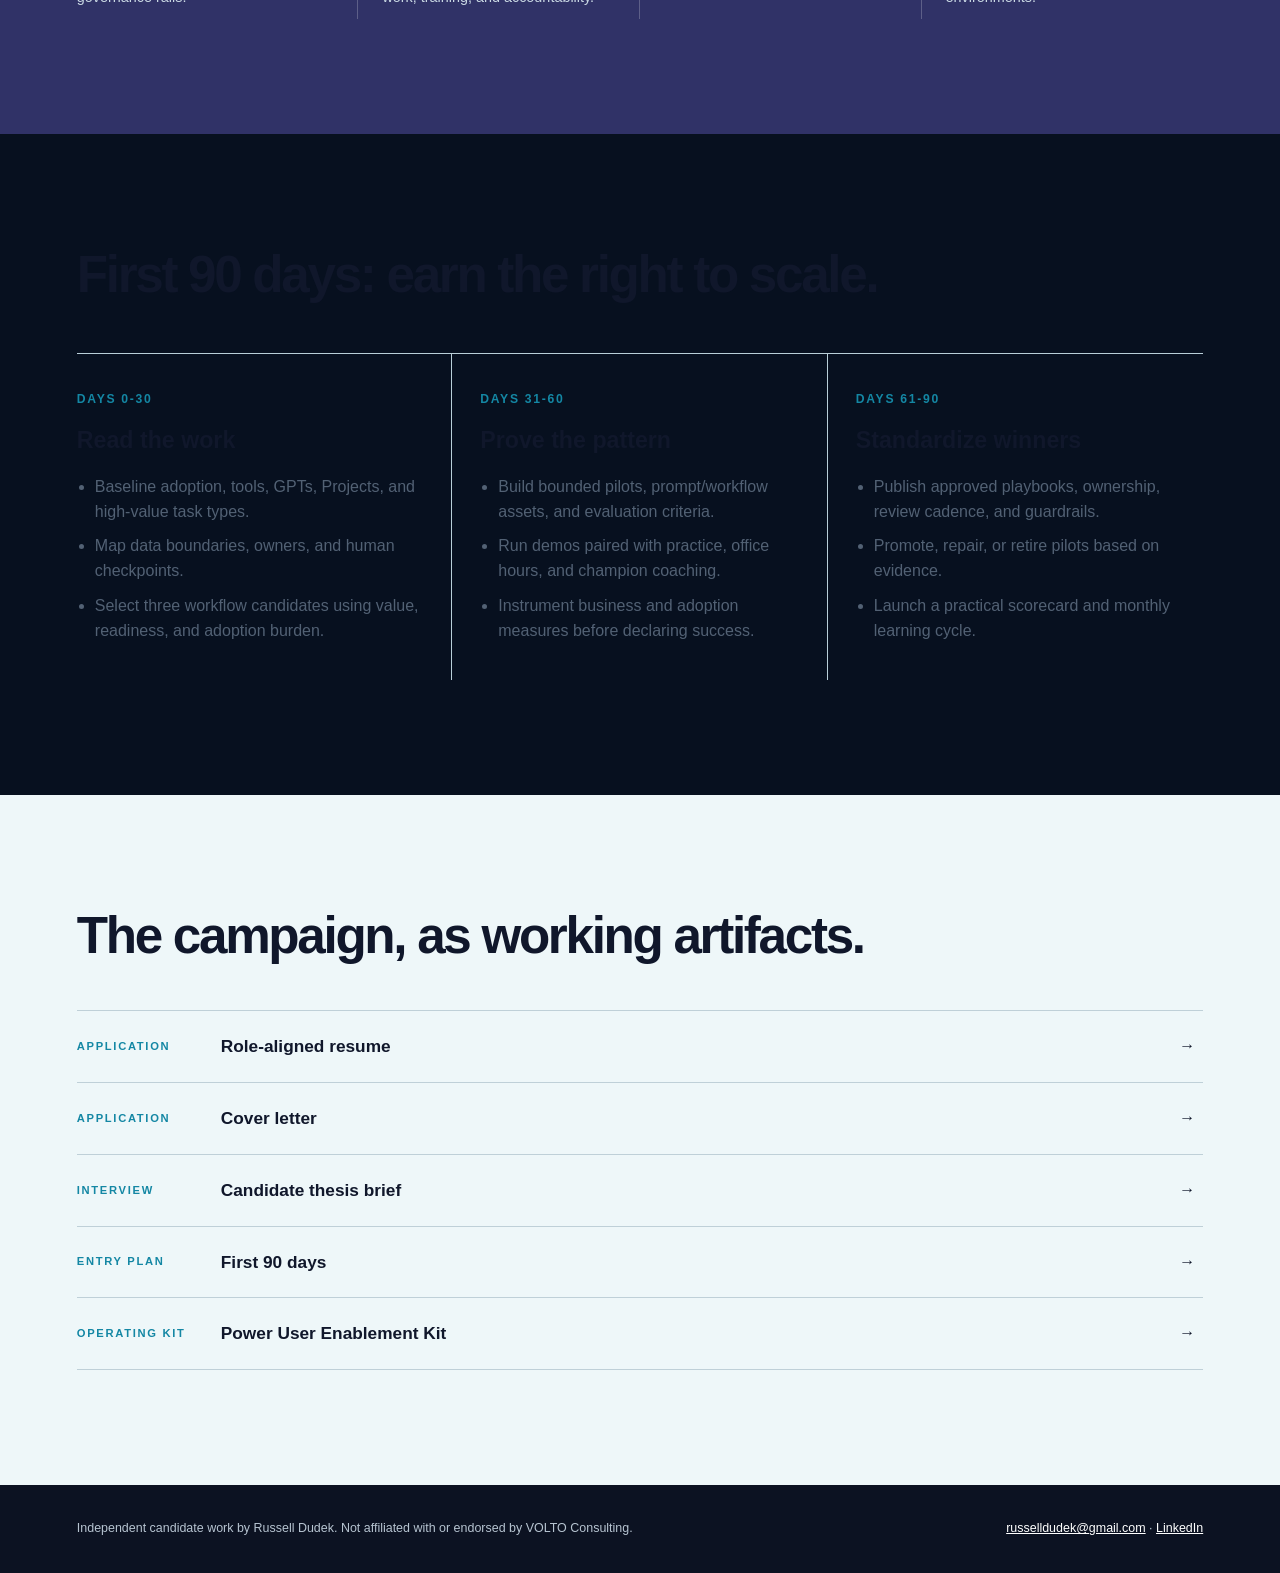
==== commit c7b29e26: "Replace flat transformer with WebGL experience" ====
--- a/index.html
+++ b/index.html
@@ -1,24 +1,176 @@
-<!doctype html><html lang="en"><head><meta charset="utf-8"><meta name="viewport" content="width=device-width,initial-scale=1"><title>VOLTO Consulting | ChatGPT Power User Enablement Analyst | Russell Dudek</title><meta name="description" content="Independent candidate vision by Russell Dudek for the ChatGPT Power User Enablement Analyst role at VOLTO Consulting."><link rel="stylesheet" href="styles.css"></head><body><a class="skip" href="#main">Skip to content</a>
-<header class="site-header"><div class="brand-lockup"><div class="brand-name">VOLTO CONSULTING</div><div class="brand-sub">Candidate vision by Russell Dudek</div></div><nav class="nav" aria-label="Primary"><a href="#model">Operating model</a><a href="#proof">Evidence</a><a class="primary" href="resume.html">Resume</a></nav></header>
-<main id="main"><section class="hero"><div class="hero-copy"><p class="identity-line">ChatGPT Power User Enablement Analyst</p><h1>Turn new AI capability into <em>work that sticks.</em></h1><p class="lede">The job is not to make people use ChatGPT more. It is to convert fast-moving capability into safe, repeatable workflows that people adopt, leaders can govern, and the business can measure.</p><div class="hero-actions"><a class="button primary" href="#model">See the operating model</a><a class="button secondary" href="enablement-kit.html">Open the enablement kit</a></div></div>
-<div class="transformer-shell running" id="transformer"><svg class="transformer-svg" viewBox="0 0 560 320" role="img" aria-labelledby="tx-title tx-desc">
-<title id="tx-title">Capability Transformer operating model</title><desc id="tx-desc">New capability, workflow friction, and data boundaries are transformed through fit, safety, and repeatability into an adopted workflow with measurable value.</desc>
-<text x="8" y="55" class="small-label">INPUT</text>
-<text x="8" y="86" class="input-label">New capability</text><text x="8" y="145" class="input-label">Work friction</text><text x="8" y="204" class="input-label">Data boundaries</text>
-<path d="M 10 145 L 177 145" class="wire energy"/>
-<rect x="188" y="36" width="230" height="230" rx="10" class="core"/>
-<path d="M 218 71 C 258 71 258 219 298 219 C 338 219 338 71 378 71" class="coil"/>
-<path d="M 218 93 C 258 93 258 197 298 197 C 338 197 338 93 378 93" class="coil" opacity=".36"/>
-<text x="303" y="288" text-anchor="middle" class="coil-label">FIT · SAFE · REPEATABLE</text>
-<rect x="270" y="128" width="66" height="48" rx="24" class="relay"/><text x="303" y="148" text-anchor="middle" class="small-label">HUMAN</text><text x="303" y="162" text-anchor="middle" class="small-label">AUTHORITY</text>
-<path d="M 419 70 L 515 70" class="wire energy"/>
-<path d="M 432 146 C 446 111 459 181 473 146 C 487 111 500 181 514 146 C 526 117 538 166 550 145" class="wave"/>
-<text x="432" y="206" class="output-label">Adopted workflow</text><text x="432" y="229" class="output-label">Measured value</text><text x="432" y="252" class="output-label">Learning return</text><text x="432" y="55" class="small-label">STABLE OUTPUT</text>
-<circle class="pulse" cx="0" cy="0" r="7"/>
-</svg><div class="status-line"><span><strong id="heroVerdict">Ready to standardize</strong><br><small id="heroScenario">Operations knowledge handoff</small></span><span id="heroMeasure">Measure: cycle time, completeness, reuse</span></div></div></section>
-<section class="section navy"><div class="section-grid"><div><h2>The pressure is not access. It is conversion.</h2><p class="section-intro">VOLTO already connects technology, talent, strategy, and training. The enablement analyst must make that same bridge inside everyday ChatGPT use.</p></div><div class="tension-list"><div class="tension"><span class="num">01</span><div><h3>Feature velocity vs. operating stability</h3><p>New capability arrives faster than teams can turn it into reliable practice.</p></div></div><div class="tension"><span class="num">02</span><div><h3>Experimentation vs. data boundaries</h3><p>Useful exploration must remain inside clear security, ownership, and human-review rules.</p></div></div><div class="tension"><span class="num">03</span><div><h3>Message volume vs. business value</h3><p>High usage can still produce low leverage unless activity is attached to a workflow and outcome.</p></div></div><div class="tension"><span class="num">04</span><div><h3>Memorable demos vs. durable behavior</h3><p>Enablement succeeds when a technique survives Monday morning, not when a demo earns applause.</p></div></div></div></div></section>
-<section class="section mist" id="model"><div class="lab"><div class="lab-head"><div><h2>One transformer.<br>Four work contexts.</h2><p class="section-intro">Select a scenario. Every field changes together: the work, AI role, human checkpoint, governance boundary, measure, and decision.</p></div><div class="scenario-tabs" role="group" aria-label="Workflow scenario"><button aria-pressed="true" data-scenario="ops">Operations</button><button aria-pressed="false" data-scenario="talent">Talent operations</button><button aria-pressed="false" data-scenario="delivery">Sales & delivery</button><button aria-pressed="false" data-scenario="support">Support</button></div></div><div class="lab-stage" aria-live="polite"><div class="work-brief"><span class="scenario-label" id="scenarioLabel">OPERATIONS</span><h3 id="scenarioTitle">Convert expert handoffs into reusable standard work.</h3><p id="scenarioNarrative">Use structured context and human review to turn recurring operating knowledge into a dependable first draft, checklist, and escalation path.</p><button class="button secondary" id="replay" type="button">Replay transformation</button></div><div class="state-stack"><div class="state"><span>AI role</span><strong id="aiRole">Draft, structure, compare</strong></div><div class="state"><span>Human authority</span><strong id="authority">Process owner approves</strong></div><div class="state"><span>Governance boundary</span><strong id="governance">Approved sources; no confidential leakage</strong></div><div class="state"><span>Measure</span><strong id="measure">Cycle time, completeness, reuse</strong></div><div class="state"><span>Enablement motion</span><strong id="motion">Demo → practice → office hours</strong></div><div class="state"><span>Decision</span><strong class="verdict" id="verdict">Standardize</strong></div></div></div></div></section>
-<section class="section navy" id="proof"><div class="proof-band"><p class="proof-statement">Russell’s advantage is the combination this role needs: hands-on AI workflow design, operating discipline, adoption mechanics, and cross-functional translation.</p><div class="evidence-list"><div class="evidence"><h3>Workflow design</h3><p>Designs agentic patterns using structured context, retrieval, human judgment, escalation, evaluation, and governance rails.</p></div><div class="evidence"><h3>Adoption in real work</h3><p>Connects production, support, customer, quality, and machine signals into dashboards, standard work, training, and accountability.</p></div><div class="evidence"><h3>Operating scale</h3><p>Led 24/7 Amazon operations supporting approximately five million second-day orders annually.</p></div><div class="evidence"><h3>Technical translation</h3><p>Bridges engineering, manufacturing, quality, business, and high-consequence customer environments.</p></div></div></div></section>
-<section class="section" id="plan"><div class="plan"><h2>First 90 days: earn the right to scale.</h2><div class="plan-grid"><div class="phase"><span class="days">Days 0-30</span><h3>Read the work</h3><ul><li>Baseline adoption, tools, GPTs, Projects, and high-value task types.</li><li>Map data boundaries, owners, and human checkpoints.</li><li>Select three workflow candidates using value, readiness, and adoption burden.</li></ul></div><div class="phase"><span class="days">Days 31-60</span><h3>Prove the pattern</h3><ul><li>Build bounded pilots, prompt/workflow assets, and evaluation criteria.</li><li>Run demos paired with practice, office hours, and champion coaching.</li><li>Instrument business and adoption measures before declaring success.</li></ul></div><div class="phase"><span class="days">Days 61-90</span><h3>Standardize winners</h3><ul><li>Publish approved playbooks, ownership, review cadence, and guardrails.</li><li>Promote, repair, or retire pilots based on evidence.</li><li>Launch a practical scorecard and monthly learning cycle.</li></ul></div></div></div></section>
-<section class="section mist"><div class="documents"><h2>The campaign, as working artifacts.</h2><div class="doc-list"><a class="doc-link" href="resume.html"><span class="type">Application</span><strong>Role-aligned resume</strong><span>→</span></a><a class="doc-link" href="cover-letter.html"><span class="type">Application</span><strong>Cover letter</strong><span>→</span></a><a class="doc-link" href="interview-brief.html"><span class="type">Interview</span><strong>Candidate thesis brief</strong><span>→</span></a><a class="doc-link" href="90-day-plan.html"><span class="type">Entry plan</span><strong>First 90 days</strong><span>→</span></a><a class="doc-link" href="enablement-kit.html"><span class="type">Operating kit</span><strong>Power User Enablement Kit</strong><span>→</span></a></div></div></section></main>
-<footer class="footer"><div class="footer-inner"><span>Independent candidate work by Russell Dudek. Not affiliated with or endorsed by VOLTO Consulting.</span><span><a href="mailto:russelldudek@gmail.com">russelldudek@gmail.com</a> · <a href="https://www.linkedin.com/in/russelldudek">LinkedIn</a></span></div></footer><script src="app.js"></script></body></html>+<!doctype html>
+<html lang="en">
+<head>
+  <meta charset="utf-8">
+  <meta name="viewport" content="width=device-width,initial-scale=1">
+  <title>VOLTO Consulting | ChatGPT Power User Enablement Analyst | Russell Dudek</title>
+  <meta name="description" content="Independent candidate vision by Russell Dudek for the ChatGPT Power User Enablement Analyst role at VOLTO Consulting.">
+  <link rel="stylesheet" href="styles.css">
+  <link rel="stylesheet" href="experience.css">
+</head>
+<body class="experience-home">
+<a class="skip" href="#main">Skip to content</a>
+<header class="site-header">
+  <div class="brand-lockup">
+    <div class="brand-name">VOLTO CONSULTING</div>
+    <div class="brand-sub">Candidate vision by Russell Dudek</div>
+  </div>
+  <nav class="nav" aria-label="Primary">
+    <a href="#model">Operating model</a>
+    <a href="#proof">Evidence</a>
+    <a class="primary" href="resume.html">Resume</a>
+  </nav>
+</header>
+
+<main id="main">
+  <section class="hero hero-2026">
+    <div class="hero-copy">
+      <p class="identity-line">ChatGPT Power User Enablement Analyst</p>
+      <h1>Turn new AI capability into <em>work that sticks.</em></h1>
+      <p class="lede">The job is not to make people use ChatGPT more. It is to convert fast-moving capability into safe, repeatable workflows that people adopt, leaders can govern, and the business can measure.</p>
+      <div class="hero-actions">
+        <a class="button primary" href="#model">Explore the operating model</a>
+        <a class="button secondary" href="enablement-kit.html">Open the enablement kit</a>
+      </div>
+    </div>
+
+    <div class="transformer-stage" id="transformer" role="img" aria-labelledby="fieldTitle fieldDescription">
+      <span class="sr-only" id="fieldTitle">Capability Transformer operating model</span>
+      <span class="sr-only" id="fieldDescription">Three noisy input signals representing new capability, work friction, and data boundaries pass through a five-facet transformation field. Human authority anchors the decision. The signals resolve into adopted workflow, measured value, and learning return.</span>
+      <canvas id="capabilityField" aria-hidden="true"></canvas>
+      <div class="field-grid" aria-hidden="true"></div>
+      <div class="field-vignette" aria-hidden="true"></div>
+
+      <div class="field-heading" aria-hidden="true">
+        <span>Capability transformer</span>
+        <small>One-shot operating simulation</small>
+      </div>
+
+      <div class="input-rail" aria-hidden="true">
+        <span class="rail-label">Input</span>
+        <div class="signal-row"><i></i><span>New capability</span></div>
+        <div class="signal-row"><i></i><span>Work friction</span></div>
+        <div class="signal-row"><i></i><span>Data boundaries</span></div>
+      </div>
+
+      <div class="facet-rail" aria-hidden="true">
+        <span>Work fit</span>
+        <span>Data boundary</span>
+        <span class="authority-facet">Human authority</span>
+        <span>Repeatability</span>
+        <span>Evidence</span>
+      </div>
+
+      <div class="authority-anchor" aria-hidden="true">
+        <span>Human authority</span>
+        <small>holds the decision</small>
+      </div>
+
+      <div class="output-rail" aria-hidden="true">
+        <span class="rail-label">Stable output</span>
+        <div class="output-row"><i></i><span><strong>Adopted workflow</strong><small>embedded in real work</small></span></div>
+        <div class="output-row"><i></i><span><strong>Measured value</strong><small>quality, time, rework</small></span></div>
+        <div class="output-row"><i></i><span><strong>Learning return</strong><small>reuse and improve</small></span></div>
+      </div>
+
+      <div class="field-fallback" aria-hidden="true">
+        <div class="fallback-streams"><span></span><span></span><span></span></div>
+        <div class="fallback-core">
+          <b>Work fit</b><b>Data</b><b>Human</b><b>Repeat</b><b>Evidence</b>
+        </div>
+        <div class="fallback-beam"></div>
+      </div>
+
+      <div class="field-readout">
+        <div><span class="readout-label">Decision</span><strong id="heroVerdict">Ready to standardize</strong><small id="heroScenario">Operations knowledge handoff</small></div>
+        <div><span class="readout-label">Evidence</span><strong id="heroMeasure">Cycle time · completeness · reuse</strong><small>illustrative measurement categories</small></div>
+      </div>
+    </div>
+  </section>
+
+  <section class="section navy">
+    <div class="section-grid">
+      <div>
+        <h2>The pressure is not access. It is conversion.</h2>
+        <p class="section-intro">VOLTO already connects technology, talent, strategy, and training. The enablement analyst must make that same bridge inside everyday ChatGPT use.</p>
+      </div>
+      <div class="tension-list">
+        <div class="tension"><span class="num">01</span><div><h3>Feature velocity vs. operating stability</h3><p>New capability arrives faster than teams can turn it into reliable practice.</p></div></div>
+        <div class="tension"><span class="num">02</span><div><h3>Experimentation vs. data boundaries</h3><p>Useful exploration must remain inside clear security, ownership, and human-review rules.</p></div></div>
+        <div class="tension"><span class="num">03</span><div><h3>Message volume vs. business value</h3><p>High usage can still produce low leverage unless activity is attached to a workflow and outcome.</p></div></div>
+        <div class="tension"><span class="num">04</span><div><h3>Memorable demos vs. durable behavior</h3><p>Enablement succeeds when a technique survives Monday morning, not when a demo earns applause.</p></div></div>
+      </div>
+    </div>
+  </section>
+
+  <section class="section mist" id="model">
+    <div class="lab">
+      <div class="lab-head">
+        <div><h2>One transformer.<br>Four work contexts.</h2><p class="section-intro">Select a scenario. Every field changes together: the work, AI role, human checkpoint, governance boundary, measure, and decision.</p></div>
+        <div class="scenario-tabs" role="group" aria-label="Workflow scenario">
+          <button aria-pressed="true" data-scenario="ops">Operations</button>
+          <button aria-pressed="false" data-scenario="talent">Talent operations</button>
+          <button aria-pressed="false" data-scenario="delivery">Sales &amp; delivery</button>
+          <button aria-pressed="false" data-scenario="support">Support</button>
+        </div>
+      </div>
+      <div class="lab-stage" aria-live="polite">
+        <div class="work-brief">
+          <span class="scenario-label" id="scenarioLabel">OPERATIONS</span>
+          <h3 id="scenarioTitle">Convert expert handoffs into reusable standard work.</h3>
+          <p id="scenarioNarrative">Use structured context and human review to turn recurring operating knowledge into a dependable first draft, checklist, and escalation path.</p>
+          <button class="button secondary" id="replay" type="button">Replay transformation</button>
+        </div>
+        <div class="state-stack">
+          <div class="state"><span>AI role</span><strong id="aiRole">Draft, structure, compare</strong></div>
+          <div class="state"><span>Human authority</span><strong id="authority">Process owner approves</strong></div>
+          <div class="state"><span>Governance boundary</span><strong id="governance">Approved sources; no confidential leakage</strong></div>
+          <div class="state"><span>Measure</span><strong id="measure">Cycle time, completeness, reuse</strong></div>
+          <div class="state"><span>Enablement motion</span><strong id="motion">Demo → practice → office hours</strong></div>
+          <div class="state"><span>Decision</span><strong class="verdict" id="verdict">Standardize</strong></div>
+        </div>
+      </div>
+    </div>
+  </section>
+
+  <section class="section navy" id="proof">
+    <div class="proof-band">
+      <p class="proof-statement">Russell’s advantage is the combination this role needs: hands-on AI workflow design, operating discipline, adoption mechanics, and cross-functional translation.</p>
+      <div class="evidence-list">
+        <div class="evidence"><h3>Workflow design</h3><p>Designs agentic patterns using structured context, retrieval, human judgment, escalation, evaluation, and governance rails.</p></div>
+        <div class="evidence"><h3>Adoption in real work</h3><p>Connects production, support, customer, quality, and machine signals into dashboards, standard work, training, and accountability.</p></div>
+        <div class="evidence"><h3>Operating scale</h3><p>Led 24/7 Amazon operations supporting approximately five million second-day orders annually.</p></div>
+        <div class="evidence"><h3>Technical translation</h3><p>Bridges engineering, manufacturing, quality, business, and high-consequence customer environments.</p></div>
+      </div>
+    </div>
+  </section>
+
+  <section class="section" id="plan">
+    <div class="plan">
+      <h2>First 90 days: earn the right to scale.</h2>
+      <div class="plan-grid">
+        <div class="phase"><span class="days">Days 0-30</span><h3>Read the work</h3><ul><li>Baseline adoption, tools, GPTs, Projects, and high-value task types.</li><li>Map data boundaries, owners, and human checkpoints.</li><li>Select three workflow candidates using value, readiness, and adoption burden.</li></ul></div>
+        <div class="phase"><span class="days">Days 31-60</span><h3>Prove the pattern</h3><ul><li>Build bounded pilots, prompt/workflow assets, and evaluation criteria.</li><li>Run demos paired with practice, office hours, and champion coaching.</li><li>Instrument business and adoption measures before declaring success.</li></ul></div>
+        <div class="phase"><span class="days">Days 61-90</span><h3>Standardize winners</h3><ul><li>Publish approved playbooks, ownership, review cadence, and guardrails.</li><li>Promote, repair, or retire pilots based on evidence.</li><li>Launch a practical scorecard and monthly learning cycle.</li></ul></div>
+      </div>
+    </div>
+  </section>
+
+  <section class="section mist">
+    <div class="documents">
+      <h2>The campaign, as working artifacts.</h2>
+      <div class="doc-list">
+        <a class="doc-link" href="resume.html"><span class="type">Application</span><strong>Role-aligned resume</strong><span>→</span></a>
+        <a class="doc-link" href="cover-letter.html"><span class="type">Application</span><strong>Cover letter</strong><span>→</span></a>
+        <a class="doc-link" href="interview-brief.html"><span class="type">Interview</span><strong>Candidate thesis brief</strong><span>→</span></a>
+        <a class="doc-link" href="90-day-plan.html"><span class="type">Entry plan</span><strong>First 90 days</strong><span>→</span></a>
+        <a class="doc-link" href="enablement-kit.html"><span class="type">Operating kit</span><strong>Power User Enablement Kit</strong><span>→</span></a>
+      </div>
+    </div>
+  </section>
+</main>
+<footer class="footer"><div class="footer-inner"><span>Independent candidate work by Russell Dudek. Not affiliated with or endorsed by VOLTO Consulting.</span><span><a href="mailto:russelldudek@gmail.com">russelldudek@gmail.com</a> · <a href="https://www.linkedin.com/in/russelldudek">LinkedIn</a></span></div></footer>
+<div class="sr-only" aria-live="polite" id="scenarioAnnouncement"></div>
+<script src="app.js" defer></script>
+</body>
+</html>
--- a/experience.css
+++ b/experience.css
@@ -0,0 +1,88 @@
+/* 2026 visual correction: real-time capability phase-lock field.
+   The WebGL scene is role-derived, one-shot, and settles. Mobile receives a semantic lightweight equivalent. */
+.sr-only{position:absolute!important;width:1px!important;height:1px!important;padding:0!important;margin:-1px!important;overflow:hidden!important;clip:rect(0,0,0,0)!important;white-space:nowrap!important;border:0!important}
+.experience-home{background:#07101f}
+.experience-home .site-header{background:rgba(6,14,28,.82);border-color:rgba(154,195,218,.14);color:#fff;backdrop-filter:blur(22px) saturate(1.25)}
+.experience-home .brand-name{color:#fff}.experience-home .brand-sub{color:#8fa7ba;border-color:rgba(255,255,255,.16)}
+.experience-home .nav .primary{background:#fff;color:#111b31}.experience-home .nav a{color:#d8e5ee}
+.hero-2026{min-height:calc(100vh - 74px);grid-template-columns:minmax(390px,.78fr) minmax(620px,1.35fr);gap:clamp(44px,5vw,92px);padding:clamp(54px,7vw,104px) clamp(26px,5vw,78px);background:
+radial-gradient(circle at 74% 45%,rgba(30,187,180,.11),transparent 34%),
+radial-gradient(circle at 55% 22%,rgba(90,81,210,.18),transparent 31%),
+linear-gradient(145deg,#07101f 0%,#08152a 54%,#06101e 100%);color:#fff;overflow:hidden}
+.hero-2026:before{display:none}
+.hero-2026:after{content:"";position:absolute;inset:auto -18vw -42vh 34vw;height:78vh;background:radial-gradient(ellipse,rgba(67,217,207,.09),transparent 68%);filter:blur(18px);pointer-events:none}
+.hero-2026 .hero-copy{position:relative;z-index:3;max-width:680px}
+.hero-2026 .identity-line{color:#75d8dd;margin-bottom:24px}.hero-2026 h1{font-size:clamp(3.4rem,5.7vw,6.8rem);max-width:11ch;color:#f8fbff}.hero-2026 h1 em{color:#8ce0df}.hero-2026 .lede{color:#b9cad7;max-width:54ch}
+.hero-2026 .button.primary{background:#f8fbff;color:#0a1427;border-color:#f8fbff;box-shadow:0 12px 35px rgba(0,0,0,.22)}
+.hero-2026 .button.secondary{background:rgba(255,255,255,.035);color:#e8f3f8;border-color:rgba(181,221,231,.32);backdrop-filter:blur(10px)}
+.hero-2026 .button{border-radius:999px;padding:13px 21px;transition:transform .25s ease,background .25s ease,border-color .25s ease}.hero-2026 .button:hover{transform:translateY(-2px)}
+.transformer-stage{position:relative;z-index:2;isolation:isolate;width:100%;height:min(74vh,720px);min-height:570px;border:1px solid rgba(132,191,211,.2);border-radius:30px;background:
+linear-gradient(155deg,rgba(9,24,45,.94),rgba(5,15,31,.98)),
+radial-gradient(circle at 50% 50%,rgba(23,188,167,.13),transparent 48%);box-shadow:0 38px 110px rgba(0,0,0,.42),inset 0 1px 0 rgba(255,255,255,.06);overflow:hidden}
+.transformer-stage:before{content:"";position:absolute;inset:0;border-radius:inherit;background:linear-gradient(130deg,rgba(255,255,255,.055),transparent 18% 75%,rgba(79,214,208,.045));pointer-events:none;z-index:4}
+#capabilityField{position:absolute;inset:0;width:100%;height:100%;display:block;z-index:1}
+.field-grid{position:absolute;inset:0;z-index:0;opacity:.4;background-image:linear-gradient(rgba(127,171,190,.055) 1px,transparent 1px),linear-gradient(90deg,rgba(127,171,190,.055) 1px,transparent 1px);background-size:44px 44px;mask-image:linear-gradient(to bottom,transparent,black 16%,black 84%,transparent)}
+.field-vignette{position:absolute;inset:0;z-index:2;background:radial-gradient(circle at 50% 47%,transparent 24%,rgba(4,12,25,.12) 52%,rgba(4,10,21,.78) 100%);pointer-events:none}
+.field-heading{position:absolute;z-index:6;left:28px;top:24px;display:flex;gap:13px;align-items:baseline;text-transform:uppercase;letter-spacing:.15em;font-size:.68rem;font-weight:900;color:#d8f6f4}.field-heading small{font-size:.58rem;color:#688699;letter-spacing:.13em}
+.input-rail,.output-rail{position:absolute;z-index:6;top:50%;transform:translateY(-52%);display:grid;gap:13px}.input-rail{left:25px;width:146px}.output-rail{right:24px;width:190px}
+.rail-label{font-size:.58rem;letter-spacing:.18em;text-transform:uppercase;color:#6ddbd8;font-weight:900;margin-bottom:4px}
+.signal-row,.output-row{display:flex;align-items:center;gap:10px;min-height:42px;color:#c6d8e5;font-size:.76rem;font-weight:750;line-height:1.15}
+.signal-row i{display:block;width:9px;height:9px;border-radius:50%;background:#7b79ff;box-shadow:0 0 18px rgba(123,121,255,.95)}
+.signal-row:nth-of-type(3) i{background:#59a8ff;box-shadow:0 0 18px rgba(89,168,255,.9)}.signal-row:nth-of-type(4) i{background:#67d2d7;box-shadow:0 0 18px rgba(103,210,215,.9)}
+.output-row{padding:9px 10px;border:1px solid rgba(135,199,211,.16);border-radius:12px;background:rgba(9,28,47,.44);backdrop-filter:blur(8px)}
+.output-row i{width:8px;height:8px;border-radius:50%;background:#2ce0c6;box-shadow:0 0 16px rgba(44,224,198,.9);flex:none}.output-row span{display:grid;gap:2px}.output-row strong{font-size:.72rem;color:#f1fbfb}.output-row small{font-size:.59rem;color:#7f9aac;font-weight:650}
+.facet-rail{position:absolute;z-index:6;left:50%;top:23%;transform:translateX(-50%);display:flex;gap:clamp(8px,1vw,15px);align-items:center;white-space:nowrap}.facet-rail span{font-size:.54rem;letter-spacing:.1em;text-transform:uppercase;color:#7692a5;font-weight:900}.facet-rail .authority-facet{color:#dffefd}
+.authority-anchor{position:absolute;z-index:6;left:50%;top:69%;transform:translateX(-50%);text-align:center;display:grid;gap:2px;padding:9px 15px 10px;border:1px solid rgba(97,225,210,.38);border-radius:999px;background:rgba(7,26,42,.72);box-shadow:0 0 38px rgba(38,217,197,.12);backdrop-filter:blur(12px)}
+.authority-anchor:before{content:"";position:absolute;left:50%;bottom:100%;width:1px;height:38px;background:linear-gradient(to top,rgba(82,222,211,.5),transparent)}.authority-anchor span{font-size:.64rem;letter-spacing:.12em;text-transform:uppercase;color:#efffff;font-weight:900}.authority-anchor small{font-size:.54rem;color:#7298a7;letter-spacing:.08em}
+.field-readout{position:absolute;z-index:7;left:24px;right:24px;bottom:20px;display:grid;grid-template-columns:1fr 1fr;gap:20px;padding-top:16px;border-top:1px solid rgba(149,199,213,.16)}
+.field-readout>div{display:grid;grid-template-columns:auto 1fr;column-gap:13px;align-items:baseline}.field-readout>div:last-child{padding-left:20px;border-left:1px solid rgba(149,199,213,.16)}.readout-label{grid-row:1/3;font-size:.54rem;letter-spacing:.16em;text-transform:uppercase;color:#5f7d90;font-weight:900}.field-readout strong{font-size:.92rem;color:#ecffff}.field-readout small{font-size:.63rem;color:#718da0}
+.field-fallback{display:none}
+.transformer-stage.is-fallback #capabilityField{display:none}.transformer-stage.is-fallback .field-fallback{display:block;position:absolute;inset:105px 30px 112px;z-index:2}.fallback-streams{position:absolute;left:8%;right:53%;top:24%;bottom:22%;display:grid;gap:18%}.fallback-streams span{height:2px;background:linear-gradient(90deg,transparent,#747cff 25%,#58c4d5);box-shadow:0 0 16px rgba(103,123,255,.5)}.fallback-core{position:absolute;left:42%;top:8%;bottom:8%;width:28%;display:grid;place-items:center;border-left:1px solid rgba(113,205,213,.3);border-right:1px solid rgba(113,205,213,.3);background:linear-gradient(90deg,transparent,rgba(40,194,184,.08),transparent)}.fallback-core b{font-size:.52rem;text-transform:uppercase;letter-spacing:.08em;color:#89a7b8}.fallback-beam{position:absolute;left:68%;right:6%;top:49%;height:3px;background:linear-gradient(90deg,#52d9ce,#30e5c8);box-shadow:0 0 22px rgba(48,229,200,.7)}
+.experience-home .lab-stage{border-radius:18px;overflow:hidden;box-shadow:0 24px 70px rgba(20,44,66,.08)}.experience-home .scenario-tabs button{border-radius:999px;padding:11px 16px;transition:transform .2s ease,box-shadow .2s ease,background .2s ease}.experience-home .scenario-tabs button:hover{transform:translateY(-1px)}.experience-home .scenario-tabs button[aria-pressed="true"]{box-shadow:0 9px 24px rgba(48,50,103,.18)}
+.experience-home #replay{border-radius:999px;margin-top:12px}
+@media(max-width:1180px){.hero-2026{grid-template-columns:minmax(340px,.8fr) minmax(540px,1.2fr);gap:36px;padding-left:40px;padding-right:40px}.input-rail{left:18px;width:118px}.output-rail{right:16px;width:160px}.facet-rail{gap:8px}.facet-rail span{font-size:.48rem}.signal-row{font-size:.65rem}.output-row small{display:none}}
+@media(max-width:980px){.experience-home .site-header{background:rgba(6,14,28,.94)}.hero-2026{grid-template-columns:1fr;min-height:auto;padding-top:62px}.hero-2026 .hero-copy{max-width:760px}.hero-2026 h1{max-width:12ch}.transformer-stage{height:640px;min-height:640px}.input-rail{width:150px}.output-rail{width:190px}.output-row small{display:block}}
+@media(max-width:700px),(pointer:coarse) and (max-width:900px){.transformer-stage{height:590px;min-height:590px}.field-grid{background-size:34px 34px}.field-heading{left:20px;top:19px}.field-heading small{display:none}.input-rail{top:102px;left:20px;right:20px;width:auto;transform:none;grid-template-columns:repeat(3,1fr);gap:8px}.input-rail .rail-label{grid-column:1/-1}.signal-row{min-height:34px;font-size:.65rem;padding:8px;border:1px solid rgba(135,199,211,.13);border-radius:10px;background:rgba(9,28,47,.35)}.facet-rail{top:42%;left:50%;width:72%;justify-content:space-between;gap:4px}.facet-rail span{font-size:.43rem}.authority-anchor{top:58%}.output-rail{left:20px;right:20px;bottom:92px;top:auto;width:auto;transform:none;grid-template-columns:repeat(3,1fr);gap:8px}.output-rail .rail-label{grid-column:1/-1}.output-row{padding:8px;min-height:58px}.output-row small{display:none}.field-readout{left:20px;right:20px;bottom:18px;gap:10px}.field-readout>div{display:block}.field-readout>div:last-child{padding-left:10px}.readout-label{display:block;margin-bottom:3px}.field-readout strong{font-size:.78rem}.field-readout small{display:none}.transformer-stage.is-fallback .field-fallback{inset:165px 24px 155px}}
+@media(max-width:620px){.experience-home .site-header{height:66px}.hero-2026{padding:54px 18px 64px}.hero-2026 h1{font-size:3.25rem}.hero-2026 .lede{font-size:1rem}.transformer-stage{border-radius:22px;height:610px;min-height:610px}.field-heading{left:18px}.input-rail{left:14px;right:14px}.signal-row{font-size:.58rem;gap:6px}.facet-rail{width:82%;top:43%}.authority-anchor{top:57%}.output-rail{left:14px;right:14px}.output-row strong{font-size:.62rem}.field-readout{left:14px;right:14px;grid-template-columns:1fr}.field-readout>div:last-child{display:none}.transformer-stage.is-fallback .field-fallback{inset:170px 14px 150px}.fallback-core{left:38%;width:34%}}
+@media(max-width:360px){.hero-2026 h1{font-size:2.9rem}.hero-actions{display:grid}.transformer-stage{height:620px}.input-rail{grid-template-columns:1fr}.input-rail .rail-label{grid-column:auto}.signal-row{min-height:30px}.facet-rail{top:48%;width:90%}.facet-rail span{font-size:.38rem}.authority-anchor{top:60%}.output-rail{grid-template-columns:1fr;bottom:82px}.output-rail .rail-label{grid-column:auto}.output-row{min-height:34px}.field-readout{bottom:14px}.transformer-stage.is-fallback .field-fallback{inset:230px 12px 170px}}
+@media(prefers-reduced-motion:reduce){.hero-2026 .button,.experience-home .scenario-tabs button{transition:none}.field-grid{opacity:.28}}
+/* Designed no-WebGL equivalent: the same transformation logic, without a heavyweight renderer. */
+.transformer-stage.is-fallback .facet-rail{display:flex}
+.transformer-stage.is-fallback .field-fallback{inset:118px 24px 112px}
+.transformer-stage.is-fallback .fallback-streams{left:7%;right:61%;top:26%;bottom:26%;gap:24%}
+.transformer-stage.is-fallback .fallback-streams span{position:relative;background:linear-gradient(90deg,transparent,#747cff 28%,#5cd1da 78%,transparent);box-shadow:0 0 18px rgba(103,123,255,.38)}
+.transformer-stage.is-fallback .fallback-streams span:after{content:"";position:absolute;right:-46%;top:50%;width:48%;height:1px;background:linear-gradient(90deg,#5cd1da,rgba(92,209,218,.08));transform-origin:left center;transform:rotate(var(--stream-angle,0deg))}
+.transformer-stage.is-fallback .fallback-streams span:first-child{--stream-angle:12deg}.transformer-stage.is-fallback .fallback-streams span:last-child{--stream-angle:-12deg}
+.transformer-stage.is-fallback .fallback-core{left:38%;top:23%;bottom:auto;width:36%;height:54%;display:block;border:0;background:radial-gradient(ellipse at center,rgba(48,225,205,.11),transparent 67%)}
+.transformer-stage.is-fallback .fallback-core:before{content:"";position:absolute;left:10%;right:10%;top:18%;bottom:18%;background:linear-gradient(90deg,rgba(117,108,255,.12),rgba(47,224,199,.13));clip-path:polygon(0 15%,45% 39%,55% 39%,100% 15%,82% 50%,100% 85%,55% 61%,45% 61%,0 85%,18% 50%);filter:blur(10px)}
+.transformer-stage.is-fallback .fallback-core b{position:absolute;top:50%;width:31%;height:82%;border:1px solid rgba(112,218,218,.28);border-radius:50%;font-size:0;transform:translate(-50%,-50%) perspective(500px) rotateY(68deg);box-shadow:0 0 18px rgba(72,205,211,.08),inset 0 0 14px rgba(67,201,207,.06)}
+.transformer-stage.is-fallback .fallback-core b:nth-child(1){left:12%;border-color:rgba(116,108,255,.36)}
+.transformer-stage.is-fallback .fallback-core b:nth-child(2){left:31%}
+.transformer-stage.is-fallback .fallback-core b:nth-child(3){left:50%;border-color:rgba(222,255,254,.7);box-shadow:0 0 32px rgba(62,228,210,.18)}
+.transformer-stage.is-fallback .fallback-core b:nth-child(4){left:69%}
+.transformer-stage.is-fallback .fallback-core b:nth-child(5){left:88%;border-color:rgba(46,224,198,.48)}
+.transformer-stage.is-fallback .fallback-beam{left:72%;right:7%;top:49%;height:2px;background:linear-gradient(90deg,#58d9d2,#2ce0c6 58%,transparent);box-shadow:0 0 20px rgba(44,224,198,.58)}
+@media(max-width:700px),(pointer:coarse) and (max-width:900px){
+  .transformer-stage.is-fallback .field-fallback{inset:166px 16px 155px}
+  .transformer-stage.is-fallback .fallback-streams{left:2%;right:65%;top:27%;bottom:27%}
+  .transformer-stage.is-fallback .fallback-core{left:31%;width:44%;height:45%;top:29%}
+  .transformer-stage.is-fallback .fallback-beam{left:73%;right:2%}
+}
+@media(max-width:360px){
+  .transformer-stage.is-fallback .field-fallback{inset:228px 10px 166px}
+  .transformer-stage.is-fallback .fallback-streams{left:0;right:68%;top:20%;bottom:20%}
+  .transformer-stage.is-fallback .fallback-core{left:27%;width:50%;height:62%;top:19%}
+  .transformer-stage.is-fallback .fallback-beam{left:75%;right:0}
+}
+@media(max-width:700px),(pointer:coarse) and (max-width:900px){
+  .facet-rail{top:212px;width:calc(100% - 52px);display:grid;grid-template-columns:repeat(3,minmax(0,1fr));gap:6px 8px;white-space:normal}
+  .facet-rail span{font-size:.46rem;line-height:1.18;text-align:center;min-width:0}
+  .facet-rail span:nth-child(4){grid-column:1/2}.facet-rail span:nth-child(5){grid-column:3/4}
+  .authority-anchor{top:61%}
+}
+@media(max-width:360px){
+  .facet-rail{top:276px;width:calc(100% - 30px);gap:5px 4px}
+  .facet-rail span{font-size:.4rem}
+  .authority-anchor{top:63%}
+}
+@media(max-width:360px){.authority-anchor{top:50%}}
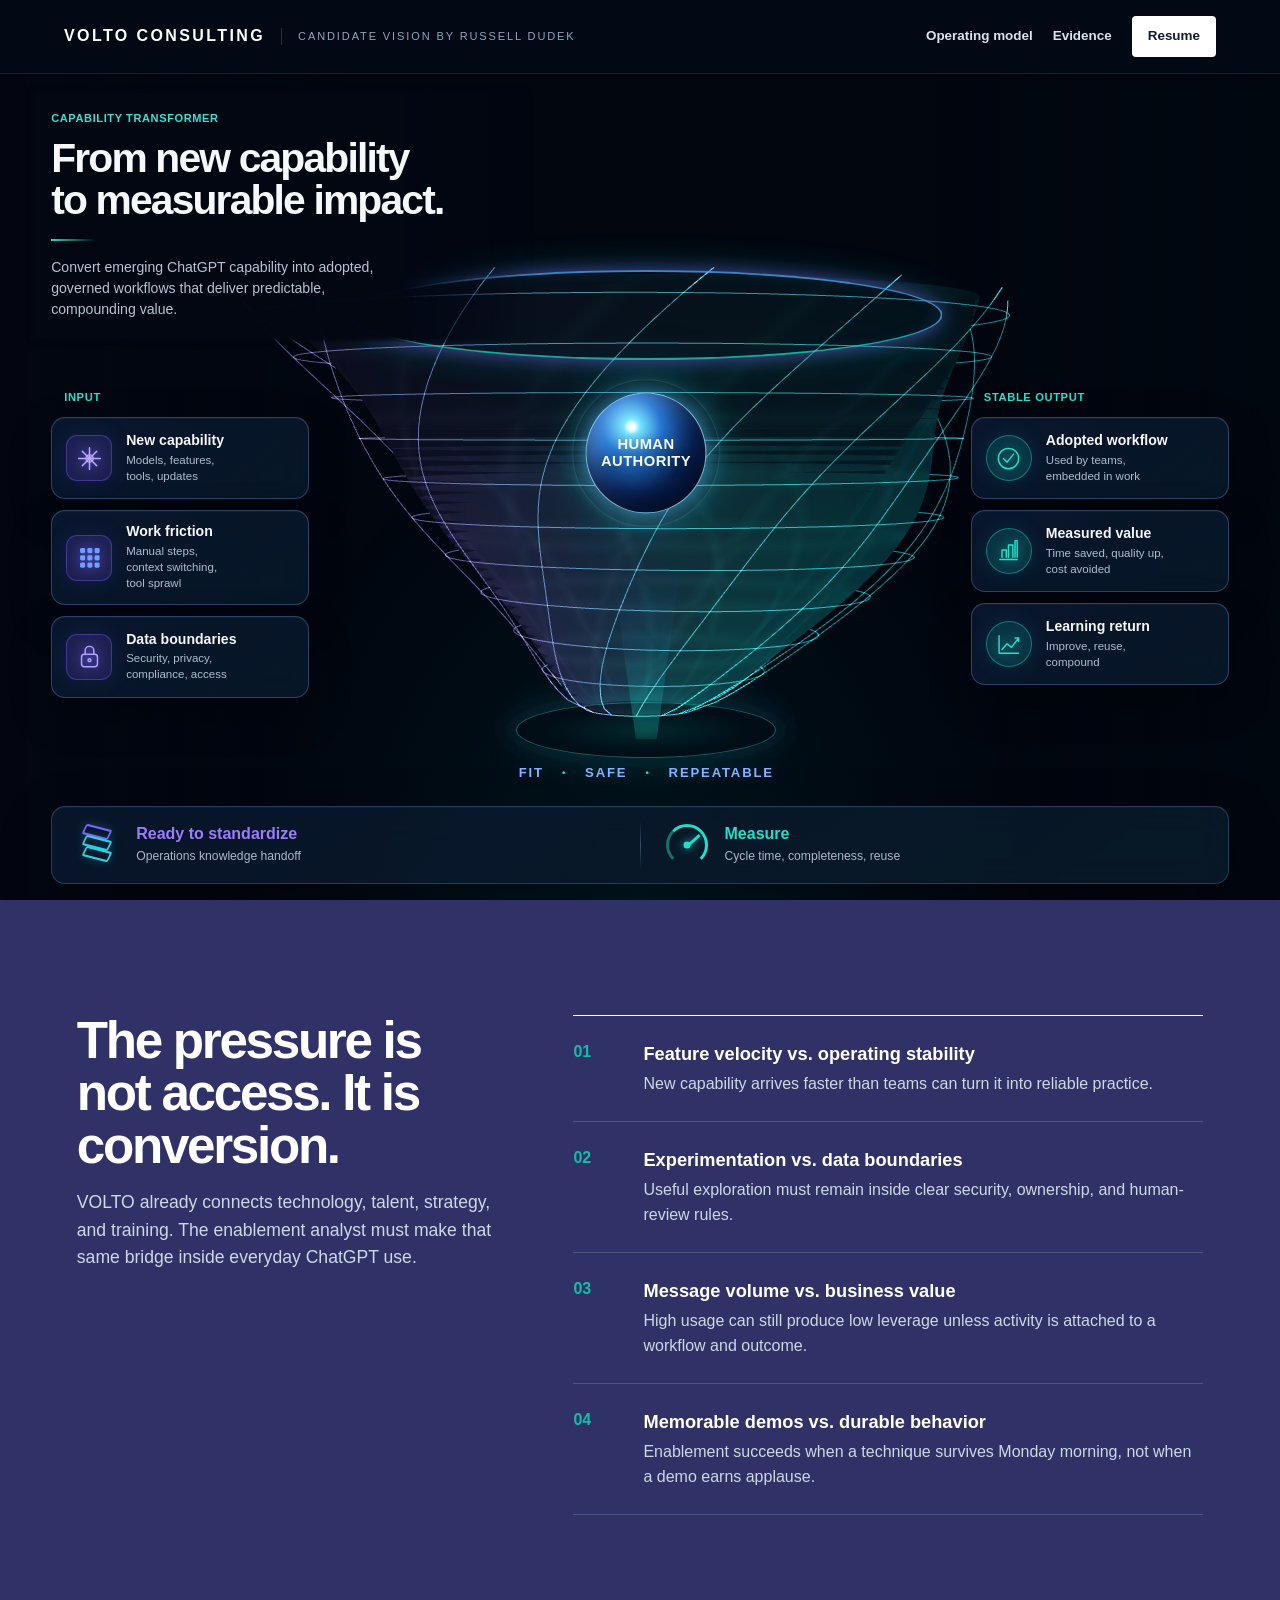
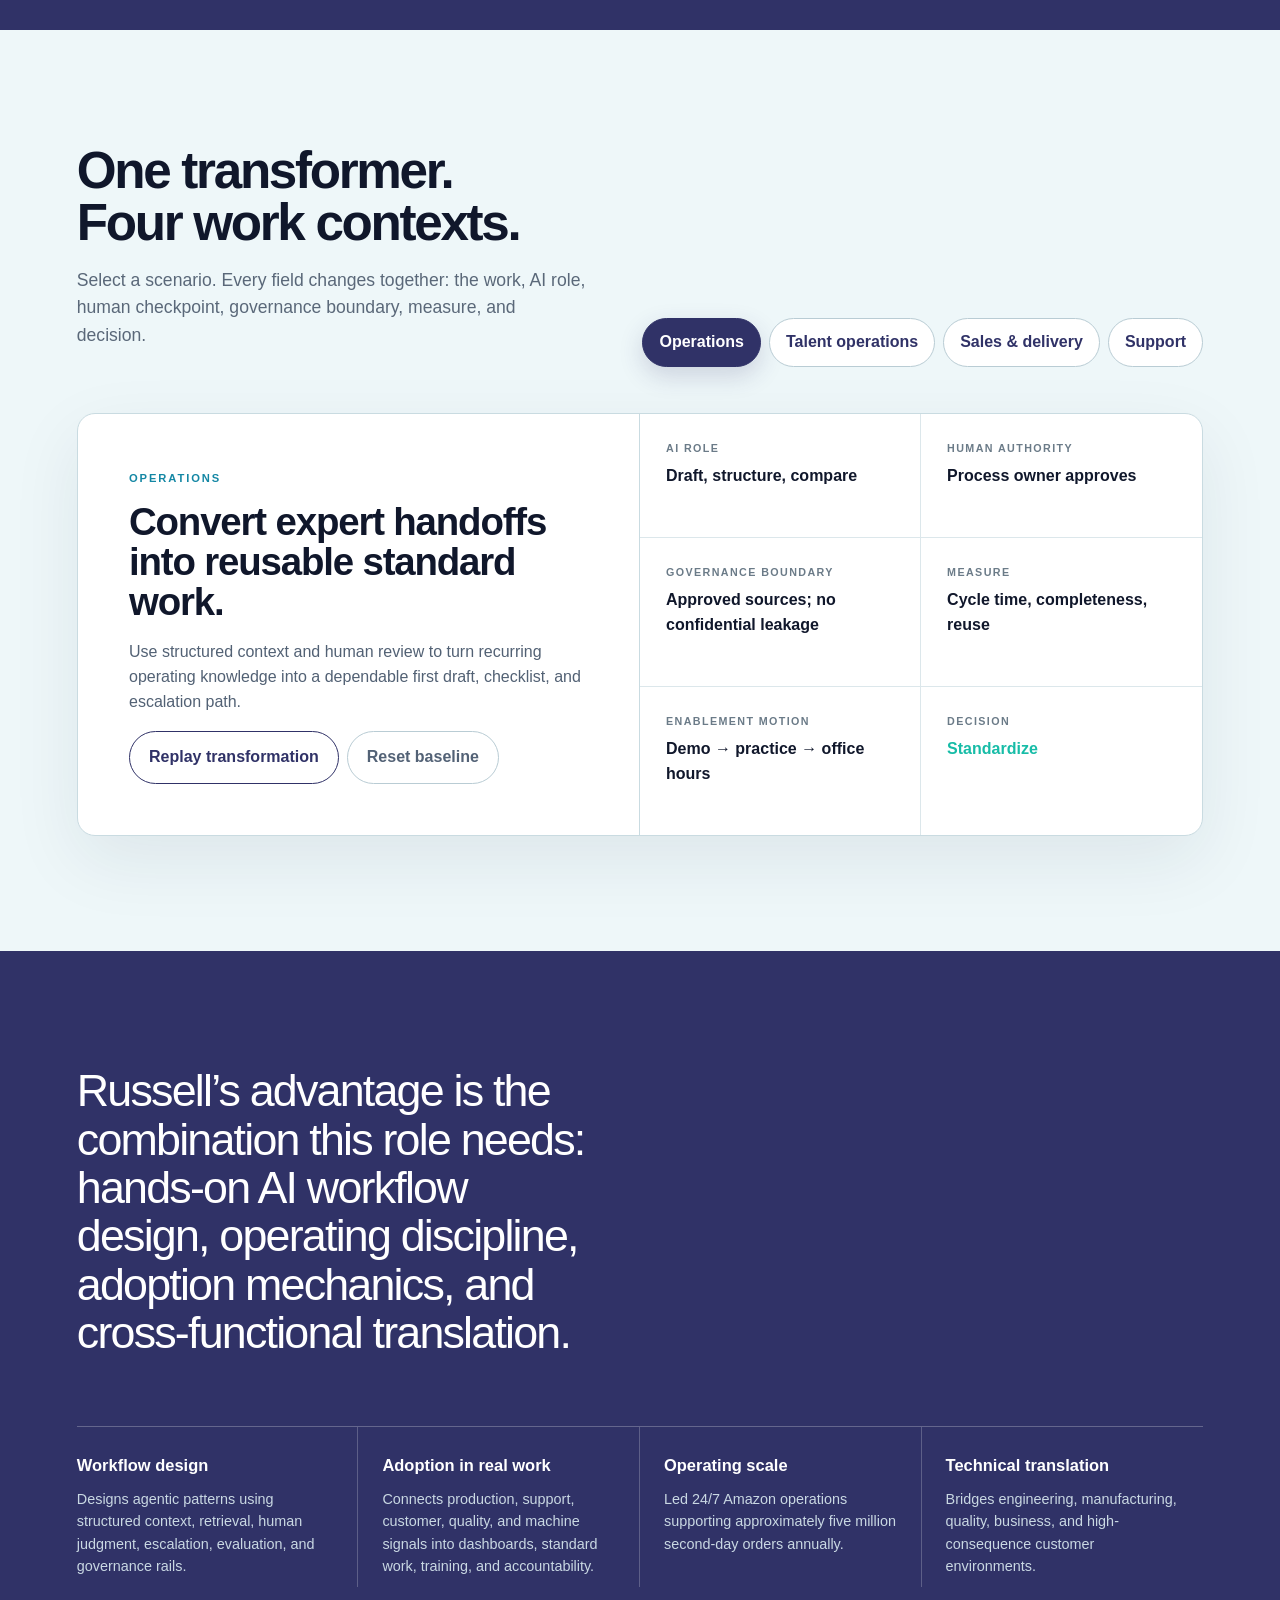
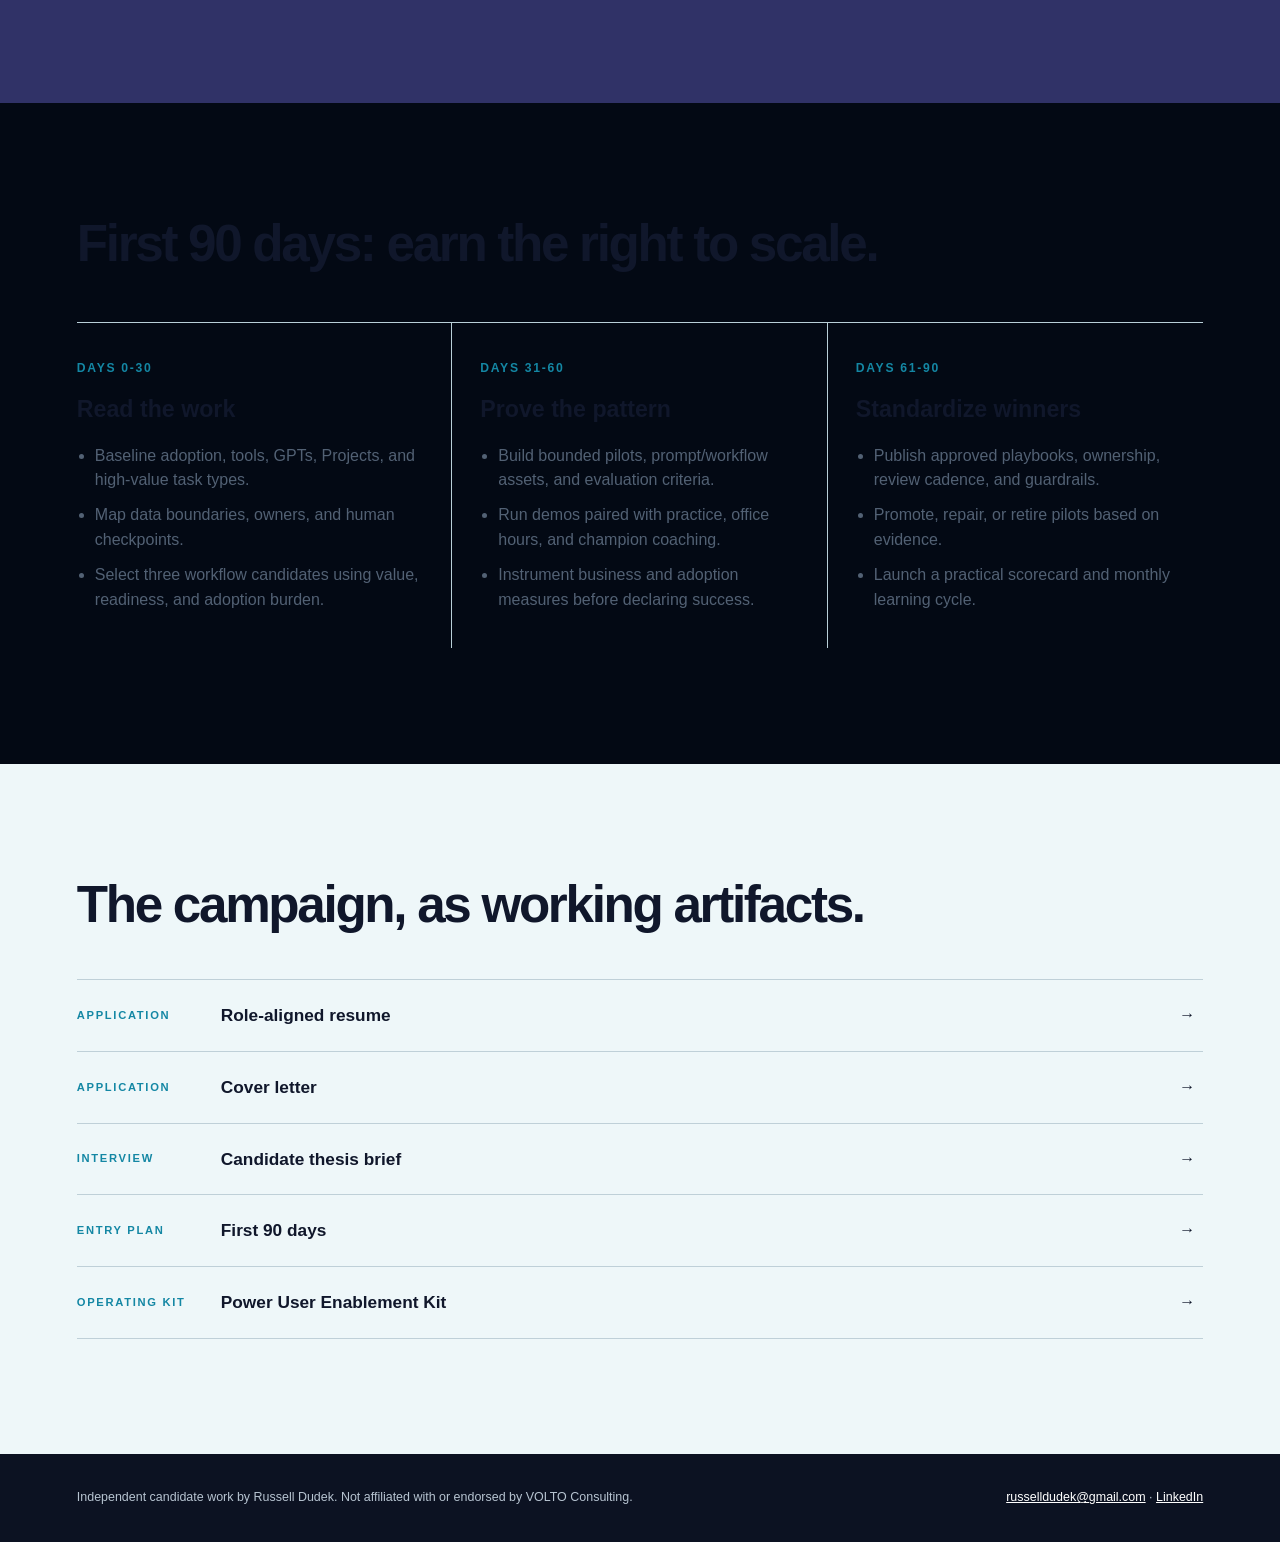
==== commit 5b81e970: "Refine cinematic Capability Transformer composition" ====
--- a/index.html
+++ b/index.html
@@ -23,69 +23,55 @@
 </header>
 
 <main id="main">
-  <section class="hero hero-2026">
-    <div class="hero-copy">
-      <p class="identity-line">ChatGPT Power User Enablement Analyst</p>
-      <h1>Turn new AI capability into <em>work that sticks.</em></h1>
-      <p class="lede">The job is not to make people use ChatGPT more. It is to convert fast-moving capability into safe, repeatable workflows that people adopt, leaders can govern, and the business can measure.</p>
-      <div class="hero-actions">
-        <a class="button primary" href="#model">Explore the operating model</a>
-        <a class="button secondary" href="enablement-kit.html">Open the enablement kit</a>
-      </div>
+  <section class="capability-hero" id="transformer" role="img" aria-labelledby="fieldTitle fieldDescription">
+    <span class="sr-only" id="fieldTitle">Capability Transformer operating model</span>
+    <span class="sr-only" id="fieldDescription">New ChatGPT capability, work friction, and data boundaries enter a governed transformation funnel. Human authority remains central. The work resolves into an adopted workflow, measurable value, and learning return.</span>
+    <div class="ambient-grid" aria-hidden="true"></div>
+    <canvas id="capabilityField" aria-hidden="true"></canvas>
+
+    <div class="transformer-copy">
+      <div class="transformer-kicker">CAPABILITY TRANSFORMER</div>
+      <h1>From new capability<br>to measurable impact.</h1>
+      <div class="transformer-accent" aria-hidden="true"></div>
+      <p>Convert emerging ChatGPT capability into adopted, governed workflows that deliver predictable, compounding value.</p>
     </div>
 
-    <div class="transformer-stage" id="transformer" role="img" aria-labelledby="fieldTitle fieldDescription">
-      <span class="sr-only" id="fieldTitle">Capability Transformer operating model</span>
-      <span class="sr-only" id="fieldDescription">Three noisy input signals representing new capability, work friction, and data boundaries pass through a five-facet transformation field. Human authority anchors the decision. The signals resolve into adopted workflow, measured value, and learning return.</span>
-      <canvas id="capabilityField" aria-hidden="true"></canvas>
-      <div class="field-grid" aria-hidden="true"></div>
-      <div class="field-vignette" aria-hidden="true"></div>
+    <div class="input-stack" aria-hidden="true">
+      <div class="stack-label">INPUT</div>
+      <article class="signal-card">
+        <div class="signal-icon star"><svg viewBox="0 0 40 40"><path d="M20 5v30M5 20h30M10 10l20 20M30 10L10 30"/><circle cx="20" cy="20" r="5"/></svg></div>
+        <div><strong>New capability</strong><span>Models, features,<br>tools, updates</span></div>
+      </article>
+      <article class="signal-card">
+        <div class="signal-icon grid"><svg viewBox="0 0 40 40"><g><rect x="7" y="7" width="7" height="7" rx="2"/><rect x="17" y="7" width="7" height="7" rx="2"/><rect x="27" y="7" width="7" height="7" rx="2"/><rect x="7" y="17" width="7" height="7" rx="2"/><rect x="17" y="17" width="7" height="7" rx="2"/><rect x="27" y="17" width="7" height="7" rx="2"/><rect x="7" y="27" width="7" height="7" rx="2"/><rect x="17" y="27" width="7" height="7" rx="2"/><rect x="27" y="27" width="7" height="7" rx="2"/></g></svg></div>
+        <div><strong>Work friction</strong><span>Manual steps,<br>context switching,<br>tool sprawl</span></div>
+      </article>
+      <article class="signal-card">
+        <div class="signal-icon lock"><svg viewBox="0 0 40 40"><rect x="9" y="17" width="22" height="17" rx="4"/><path d="M14 17v-5a6 6 0 0 1 12 0v5"/><circle cx="20" cy="25" r="2"/></svg></div>
+        <div><strong>Data boundaries</strong><span>Security, privacy,<br>compliance, access</span></div>
+      </article>
+    </div>
 
-      <div class="field-heading" aria-hidden="true">
-        <span>Capability transformer</span>
-        <small>One-shot operating simulation</small>
-      </div>
+    <div class="transformer-center" aria-hidden="true">
+      <div class="authority-orb"><span>HUMAN<br>AUTHORITY</span></div>
+      <div class="transformer-plinth"></div>
+      <div class="facet-line"><span>FIT</span><b>•</b><span>SAFE</span><b>•</b><span>REPEATABLE</span></div>
+    </div>
 
-      <div class="input-rail" aria-hidden="true">
-        <span class="rail-label">Input</span>
-        <div class="signal-row"><i></i><span>New capability</span></div>
-        <div class="signal-row"><i></i><span>Work friction</span></div>
-        <div class="signal-row"><i></i><span>Data boundaries</span></div>
-      </div>
+    <div class="output-stack" aria-hidden="true">
+      <div class="stack-label">STABLE OUTPUT</div>
+      <article class="outcome-card"><div class="outcome-icon"><svg viewBox="0 0 40 40"><circle cx="20" cy="20" r="14"/><path d="m13 20 5 5 9-11"/></svg></div><div><strong>Adopted workflow</strong><span>Used by teams,<br>embedded in work</span></div></article>
+      <article class="outcome-card"><div class="outcome-icon"><svg viewBox="0 0 40 40"><path d="M8 31h24M11 28V18h6v10M20 28V11h6v17M29 28V5h3v23"/></svg></div><div><strong>Measured value</strong><span>Time saved, quality up,<br>cost avoided</span></div></article>
+      <article class="outcome-card"><div class="outcome-icon"><svg viewBox="0 0 40 40"><path d="M7 32V8M7 32h27M11 27l7-8 6 5 10-13M29 11h5v5"/></svg></div><div><strong>Learning return</strong><span>Improve, reuse,<br>compound</span></div></article>
+    </div>
 
-      <div class="facet-rail" aria-hidden="true">
-        <span>Work fit</span>
-        <span>Data boundary</span>
-        <span class="authority-facet">Human authority</span>
-        <span>Repeatability</span>
-        <span>Evidence</span>
-      </div>
+    <div class="transformer-summary">
+      <div class="summary-item"><div class="summary-icon layers" aria-hidden="true"><span></span><span></span><span></span></div><div><strong id="heroVerdict">Ready to standardize</strong><small id="heroScenario">Operations knowledge handoff</small></div></div>
+      <div class="summary-divider" aria-hidden="true"></div>
+      <div class="summary-item measure"><div class="summary-icon gauge" aria-hidden="true"><i></i></div><div><strong>Measure</strong><small id="heroMeasure">Cycle time, completeness, reuse</small></div></div>
+    </div>
 
-      <div class="authority-anchor" aria-hidden="true">
-        <span>Human authority</span>
-        <small>holds the decision</small>
-      </div>
-
-      <div class="output-rail" aria-hidden="true">
-        <span class="rail-label">Stable output</span>
-        <div class="output-row"><i></i><span><strong>Adopted workflow</strong><small>embedded in real work</small></span></div>
-        <div class="output-row"><i></i><span><strong>Measured value</strong><small>quality, time, rework</small></span></div>
-        <div class="output-row"><i></i><span><strong>Learning return</strong><small>reuse and improve</small></span></div>
-      </div>
-
-      <div class="field-fallback" aria-hidden="true">
-        <div class="fallback-streams"><span></span><span></span><span></span></div>
-        <div class="fallback-core">
-          <b>Work fit</b><b>Data</b><b>Human</b><b>Repeat</b><b>Evidence</b>
-        </div>
-        <div class="fallback-beam"></div>
-      </div>
-
-      <div class="field-readout">
-        <div><span class="readout-label">Decision</span><strong id="heroVerdict">Ready to standardize</strong><small id="heroScenario">Operations knowledge handoff</small></div>
-        <div><span class="readout-label">Evidence</span><strong id="heroMeasure">Cycle time · completeness · reuse</strong><small>illustrative measurement categories</small></div>
-      </div>
-    </div>
+    <div class="semantic-funnel" aria-hidden="true"><div class="funnel-wire"></div><div class="semantic-stream left"></div><div class="semantic-stream right"></div></div>
   </section>
 
   <section class="section navy">
@@ -119,7 +105,10 @@
           <span class="scenario-label" id="scenarioLabel">OPERATIONS</span>
           <h3 id="scenarioTitle">Convert expert handoffs into reusable standard work.</h3>
           <p id="scenarioNarrative">Use structured context and human review to turn recurring operating knowledge into a dependable first draft, checklist, and escalation path.</p>
-          <button class="button secondary" id="replay" type="button">Replay transformation</button>
+          <div class="simulation-actions">
+            <button class="button secondary" id="replay" type="button">Replay transformation</button>
+            <button class="button secondary quiet" id="resetScenario" type="button">Reset baseline</button>
+          </div>
         </div>
         <div class="state-stack">
           <div class="state"><span>AI role</span><strong id="aiRole">Draft, structure, compare</strong></div>
--- a/experience.css
+++ b/experience.css
@@ -1,88 +1,4 @@
-/* 2026 visual correction: real-time capability phase-lock field.
-   The WebGL scene is role-derived, one-shot, and settles. Mobile receives a semantic lightweight equivalent. */
-.sr-only{position:absolute!important;width:1px!important;height:1px!important;padding:0!important;margin:-1px!important;overflow:hidden!important;clip:rect(0,0,0,0)!important;white-space:nowrap!important;border:0!important}
-.experience-home{background:#07101f}
-.experience-home .site-header{background:rgba(6,14,28,.82);border-color:rgba(154,195,218,.14);color:#fff;backdrop-filter:blur(22px) saturate(1.25)}
-.experience-home .brand-name{color:#fff}.experience-home .brand-sub{color:#8fa7ba;border-color:rgba(255,255,255,.16)}
-.experience-home .nav .primary{background:#fff;color:#111b31}.experience-home .nav a{color:#d8e5ee}
-.hero-2026{min-height:calc(100vh - 74px);grid-template-columns:minmax(390px,.78fr) minmax(620px,1.35fr);gap:clamp(44px,5vw,92px);padding:clamp(54px,7vw,104px) clamp(26px,5vw,78px);background:
-radial-gradient(circle at 74% 45%,rgba(30,187,180,.11),transparent 34%),
-radial-gradient(circle at 55% 22%,rgba(90,81,210,.18),transparent 31%),
-linear-gradient(145deg,#07101f 0%,#08152a 54%,#06101e 100%);color:#fff;overflow:hidden}
-.hero-2026:before{display:none}
-.hero-2026:after{content:"";position:absolute;inset:auto -18vw -42vh 34vw;height:78vh;background:radial-gradient(ellipse,rgba(67,217,207,.09),transparent 68%);filter:blur(18px);pointer-events:none}
-.hero-2026 .hero-copy{position:relative;z-index:3;max-width:680px}
-.hero-2026 .identity-line{color:#75d8dd;margin-bottom:24px}.hero-2026 h1{font-size:clamp(3.4rem,5.7vw,6.8rem);max-width:11ch;color:#f8fbff}.hero-2026 h1 em{color:#8ce0df}.hero-2026 .lede{color:#b9cad7;max-width:54ch}
-.hero-2026 .button.primary{background:#f8fbff;color:#0a1427;border-color:#f8fbff;box-shadow:0 12px 35px rgba(0,0,0,.22)}
-.hero-2026 .button.secondary{background:rgba(255,255,255,.035);color:#e8f3f8;border-color:rgba(181,221,231,.32);backdrop-filter:blur(10px)}
-.hero-2026 .button{border-radius:999px;padding:13px 21px;transition:transform .25s ease,background .25s ease,border-color .25s ease}.hero-2026 .button:hover{transform:translateY(-2px)}
-.transformer-stage{position:relative;z-index:2;isolation:isolate;width:100%;height:min(74vh,720px);min-height:570px;border:1px solid rgba(132,191,211,.2);border-radius:30px;background:
-linear-gradient(155deg,rgba(9,24,45,.94),rgba(5,15,31,.98)),
-radial-gradient(circle at 50% 50%,rgba(23,188,167,.13),transparent 48%);box-shadow:0 38px 110px rgba(0,0,0,.42),inset 0 1px 0 rgba(255,255,255,.06);overflow:hidden}
-.transformer-stage:before{content:"";position:absolute;inset:0;border-radius:inherit;background:linear-gradient(130deg,rgba(255,255,255,.055),transparent 18% 75%,rgba(79,214,208,.045));pointer-events:none;z-index:4}
-#capabilityField{position:absolute;inset:0;width:100%;height:100%;display:block;z-index:1}
-.field-grid{position:absolute;inset:0;z-index:0;opacity:.4;background-image:linear-gradient(rgba(127,171,190,.055) 1px,transparent 1px),linear-gradient(90deg,rgba(127,171,190,.055) 1px,transparent 1px);background-size:44px 44px;mask-image:linear-gradient(to bottom,transparent,black 16%,black 84%,transparent)}
-.field-vignette{position:absolute;inset:0;z-index:2;background:radial-gradient(circle at 50% 47%,transparent 24%,rgba(4,12,25,.12) 52%,rgba(4,10,21,.78) 100%);pointer-events:none}
-.field-heading{position:absolute;z-index:6;left:28px;top:24px;display:flex;gap:13px;align-items:baseline;text-transform:uppercase;letter-spacing:.15em;font-size:.68rem;font-weight:900;color:#d8f6f4}.field-heading small{font-size:.58rem;color:#688699;letter-spacing:.13em}
-.input-rail,.output-rail{position:absolute;z-index:6;top:50%;transform:translateY(-52%);display:grid;gap:13px}.input-rail{left:25px;width:146px}.output-rail{right:24px;width:190px}
-.rail-label{font-size:.58rem;letter-spacing:.18em;text-transform:uppercase;color:#6ddbd8;font-weight:900;margin-bottom:4px}
-.signal-row,.output-row{display:flex;align-items:center;gap:10px;min-height:42px;color:#c6d8e5;font-size:.76rem;font-weight:750;line-height:1.15}
-.signal-row i{display:block;width:9px;height:9px;border-radius:50%;background:#7b79ff;box-shadow:0 0 18px rgba(123,121,255,.95)}
-.signal-row:nth-of-type(3) i{background:#59a8ff;box-shadow:0 0 18px rgba(89,168,255,.9)}.signal-row:nth-of-type(4) i{background:#67d2d7;box-shadow:0 0 18px rgba(103,210,215,.9)}
-.output-row{padding:9px 10px;border:1px solid rgba(135,199,211,.16);border-radius:12px;background:rgba(9,28,47,.44);backdrop-filter:blur(8px)}
-.output-row i{width:8px;height:8px;border-radius:50%;background:#2ce0c6;box-shadow:0 0 16px rgba(44,224,198,.9);flex:none}.output-row span{display:grid;gap:2px}.output-row strong{font-size:.72rem;color:#f1fbfb}.output-row small{font-size:.59rem;color:#7f9aac;font-weight:650}
-.facet-rail{position:absolute;z-index:6;left:50%;top:23%;transform:translateX(-50%);display:flex;gap:clamp(8px,1vw,15px);align-items:center;white-space:nowrap}.facet-rail span{font-size:.54rem;letter-spacing:.1em;text-transform:uppercase;color:#7692a5;font-weight:900}.facet-rail .authority-facet{color:#dffefd}
-.authority-anchor{position:absolute;z-index:6;left:50%;top:69%;transform:translateX(-50%);text-align:center;display:grid;gap:2px;padding:9px 15px 10px;border:1px solid rgba(97,225,210,.38);border-radius:999px;background:rgba(7,26,42,.72);box-shadow:0 0 38px rgba(38,217,197,.12);backdrop-filter:blur(12px)}
-.authority-anchor:before{content:"";position:absolute;left:50%;bottom:100%;width:1px;height:38px;background:linear-gradient(to top,rgba(82,222,211,.5),transparent)}.authority-anchor span{font-size:.64rem;letter-spacing:.12em;text-transform:uppercase;color:#efffff;font-weight:900}.authority-anchor small{font-size:.54rem;color:#7298a7;letter-spacing:.08em}
-.field-readout{position:absolute;z-index:7;left:24px;right:24px;bottom:20px;display:grid;grid-template-columns:1fr 1fr;gap:20px;padding-top:16px;border-top:1px solid rgba(149,199,213,.16)}
-.field-readout>div{display:grid;grid-template-columns:auto 1fr;column-gap:13px;align-items:baseline}.field-readout>div:last-child{padding-left:20px;border-left:1px solid rgba(149,199,213,.16)}.readout-label{grid-row:1/3;font-size:.54rem;letter-spacing:.16em;text-transform:uppercase;color:#5f7d90;font-weight:900}.field-readout strong{font-size:.92rem;color:#ecffff}.field-readout small{font-size:.63rem;color:#718da0}
-.field-fallback{display:none}
-.transformer-stage.is-fallback #capabilityField{display:none}.transformer-stage.is-fallback .field-fallback{display:block;position:absolute;inset:105px 30px 112px;z-index:2}.fallback-streams{position:absolute;left:8%;right:53%;top:24%;bottom:22%;display:grid;gap:18%}.fallback-streams span{height:2px;background:linear-gradient(90deg,transparent,#747cff 25%,#58c4d5);box-shadow:0 0 16px rgba(103,123,255,.5)}.fallback-core{position:absolute;left:42%;top:8%;bottom:8%;width:28%;display:grid;place-items:center;border-left:1px solid rgba(113,205,213,.3);border-right:1px solid rgba(113,205,213,.3);background:linear-gradient(90deg,transparent,rgba(40,194,184,.08),transparent)}.fallback-core b{font-size:.52rem;text-transform:uppercase;letter-spacing:.08em;color:#89a7b8}.fallback-beam{position:absolute;left:68%;right:6%;top:49%;height:3px;background:linear-gradient(90deg,#52d9ce,#30e5c8);box-shadow:0 0 22px rgba(48,229,200,.7)}
-.experience-home .lab-stage{border-radius:18px;overflow:hidden;box-shadow:0 24px 70px rgba(20,44,66,.08)}.experience-home .scenario-tabs button{border-radius:999px;padding:11px 16px;transition:transform .2s ease,box-shadow .2s ease,background .2s ease}.experience-home .scenario-tabs button:hover{transform:translateY(-1px)}.experience-home .scenario-tabs button[aria-pressed="true"]{box-shadow:0 9px 24px rgba(48,50,103,.18)}
-.experience-home #replay{border-radius:999px;margin-top:12px}
-@media(max-width:1180px){.hero-2026{grid-template-columns:minmax(340px,.8fr) minmax(540px,1.2fr);gap:36px;padding-left:40px;padding-right:40px}.input-rail{left:18px;width:118px}.output-rail{right:16px;width:160px}.facet-rail{gap:8px}.facet-rail span{font-size:.48rem}.signal-row{font-size:.65rem}.output-row small{display:none}}
-@media(max-width:980px){.experience-home .site-header{background:rgba(6,14,28,.94)}.hero-2026{grid-template-columns:1fr;min-height:auto;padding-top:62px}.hero-2026 .hero-copy{max-width:760px}.hero-2026 h1{max-width:12ch}.transformer-stage{height:640px;min-height:640px}.input-rail{width:150px}.output-rail{width:190px}.output-row small{display:block}}
-@media(max-width:700px),(pointer:coarse) and (max-width:900px){.transformer-stage{height:590px;min-height:590px}.field-grid{background-size:34px 34px}.field-heading{left:20px;top:19px}.field-heading small{display:none}.input-rail{top:102px;left:20px;right:20px;width:auto;transform:none;grid-template-columns:repeat(3,1fr);gap:8px}.input-rail .rail-label{grid-column:1/-1}.signal-row{min-height:34px;font-size:.65rem;padding:8px;border:1px solid rgba(135,199,211,.13);border-radius:10px;background:rgba(9,28,47,.35)}.facet-rail{top:42%;left:50%;width:72%;justify-content:space-between;gap:4px}.facet-rail span{font-size:.43rem}.authority-anchor{top:58%}.output-rail{left:20px;right:20px;bottom:92px;top:auto;width:auto;transform:none;grid-template-columns:repeat(3,1fr);gap:8px}.output-rail .rail-label{grid-column:1/-1}.output-row{padding:8px;min-height:58px}.output-row small{display:none}.field-readout{left:20px;right:20px;bottom:18px;gap:10px}.field-readout>div{display:block}.field-readout>div:last-child{padding-left:10px}.readout-label{display:block;margin-bottom:3px}.field-readout strong{font-size:.78rem}.field-readout small{display:none}.transformer-stage.is-fallback .field-fallback{inset:165px 24px 155px}}
-@media(max-width:620px){.experience-home .site-header{height:66px}.hero-2026{padding:54px 18px 64px}.hero-2026 h1{font-size:3.25rem}.hero-2026 .lede{font-size:1rem}.transformer-stage{border-radius:22px;height:610px;min-height:610px}.field-heading{left:18px}.input-rail{left:14px;right:14px}.signal-row{font-size:.58rem;gap:6px}.facet-rail{width:82%;top:43%}.authority-anchor{top:57%}.output-rail{left:14px;right:14px}.output-row strong{font-size:.62rem}.field-readout{left:14px;right:14px;grid-template-columns:1fr}.field-readout>div:last-child{display:none}.transformer-stage.is-fallback .field-fallback{inset:170px 14px 150px}.fallback-core{left:38%;width:34%}}
-@media(max-width:360px){.hero-2026 h1{font-size:2.9rem}.hero-actions{display:grid}.transformer-stage{height:620px}.input-rail{grid-template-columns:1fr}.input-rail .rail-label{grid-column:auto}.signal-row{min-height:30px}.facet-rail{top:48%;width:90%}.facet-rail span{font-size:.38rem}.authority-anchor{top:60%}.output-rail{grid-template-columns:1fr;bottom:82px}.output-rail .rail-label{grid-column:auto}.output-row{min-height:34px}.field-readout{bottom:14px}.transformer-stage.is-fallback .field-fallback{inset:230px 12px 170px}}
-@media(prefers-reduced-motion:reduce){.hero-2026 .button,.experience-home .scenario-tabs button{transition:none}.field-grid{opacity:.28}}
-/* Designed no-WebGL equivalent: the same transformation logic, without a heavyweight renderer. */
-.transformer-stage.is-fallback .facet-rail{display:flex}
-.transformer-stage.is-fallback .field-fallback{inset:118px 24px 112px}
-.transformer-stage.is-fallback .fallback-streams{left:7%;right:61%;top:26%;bottom:26%;gap:24%}
-.transformer-stage.is-fallback .fallback-streams span{position:relative;background:linear-gradient(90deg,transparent,#747cff 28%,#5cd1da 78%,transparent);box-shadow:0 0 18px rgba(103,123,255,.38)}
-.transformer-stage.is-fallback .fallback-streams span:after{content:"";position:absolute;right:-46%;top:50%;width:48%;height:1px;background:linear-gradient(90deg,#5cd1da,rgba(92,209,218,.08));transform-origin:left center;transform:rotate(var(--stream-angle,0deg))}
-.transformer-stage.is-fallback .fallback-streams span:first-child{--stream-angle:12deg}.transformer-stage.is-fallback .fallback-streams span:last-child{--stream-angle:-12deg}
-.transformer-stage.is-fallback .fallback-core{left:38%;top:23%;bottom:auto;width:36%;height:54%;display:block;border:0;background:radial-gradient(ellipse at center,rgba(48,225,205,.11),transparent 67%)}
-.transformer-stage.is-fallback .fallback-core:before{content:"";position:absolute;left:10%;right:10%;top:18%;bottom:18%;background:linear-gradient(90deg,rgba(117,108,255,.12),rgba(47,224,199,.13));clip-path:polygon(0 15%,45% 39%,55% 39%,100% 15%,82% 50%,100% 85%,55% 61%,45% 61%,0 85%,18% 50%);filter:blur(10px)}
-.transformer-stage.is-fallback .fallback-core b{position:absolute;top:50%;width:31%;height:82%;border:1px solid rgba(112,218,218,.28);border-radius:50%;font-size:0;transform:translate(-50%,-50%) perspective(500px) rotateY(68deg);box-shadow:0 0 18px rgba(72,205,211,.08),inset 0 0 14px rgba(67,201,207,.06)}
-.transformer-stage.is-fallback .fallback-core b:nth-child(1){left:12%;border-color:rgba(116,108,255,.36)}
-.transformer-stage.is-fallback .fallback-core b:nth-child(2){left:31%}
-.transformer-stage.is-fallback .fallback-core b:nth-child(3){left:50%;border-color:rgba(222,255,254,.7);box-shadow:0 0 32px rgba(62,228,210,.18)}
-.transformer-stage.is-fallback .fallback-core b:nth-child(4){left:69%}
-.transformer-stage.is-fallback .fallback-core b:nth-child(5){left:88%;border-color:rgba(46,224,198,.48)}
-.transformer-stage.is-fallback .fallback-beam{left:72%;right:7%;top:49%;height:2px;background:linear-gradient(90deg,#58d9d2,#2ce0c6 58%,transparent);box-shadow:0 0 20px rgba(44,224,198,.58)}
-@media(max-width:700px),(pointer:coarse) and (max-width:900px){
-  .transformer-stage.is-fallback .field-fallback{inset:166px 16px 155px}
-  .transformer-stage.is-fallback .fallback-streams{left:2%;right:65%;top:27%;bottom:27%}
-  .transformer-stage.is-fallback .fallback-core{left:31%;width:44%;height:45%;top:29%}
-  .transformer-stage.is-fallback .fallback-beam{left:73%;right:2%}
-}
-@media(max-width:360px){
-  .transformer-stage.is-fallback .field-fallback{inset:228px 10px 166px}
-  .transformer-stage.is-fallback .fallback-streams{left:0;right:68%;top:20%;bottom:20%}
-  .transformer-stage.is-fallback .fallback-core{left:27%;width:50%;height:62%;top:19%}
-  .transformer-stage.is-fallback .fallback-beam{left:75%;right:0}
-}
-@media(max-width:700px),(pointer:coarse) and (max-width:900px){
-  .facet-rail{top:212px;width:calc(100% - 52px);display:grid;grid-template-columns:repeat(3,minmax(0,1fr));gap:6px 8px;white-space:normal}
-  .facet-rail span{font-size:.46rem;line-height:1.18;text-align:center;min-width:0}
-  .facet-rail span:nth-child(4){grid-column:1/2}.facet-rail span:nth-child(5){grid-column:3/4}
-  .authority-anchor{top:61%}
-}
-@media(max-width:360px){
-  .facet-rail{top:276px;width:calc(100% - 30px);gap:5px 4px}
-  .facet-rail span{font-size:.4rem}
-  .authority-anchor{top:63%}
-}
-@media(max-width:360px){.authority-anchor{top:50%}}
+@import url("experience-core.css");
+@import url("experience-layout.css");
+@import url("experience-responsive.css");
+@import url("experience-polish.css");
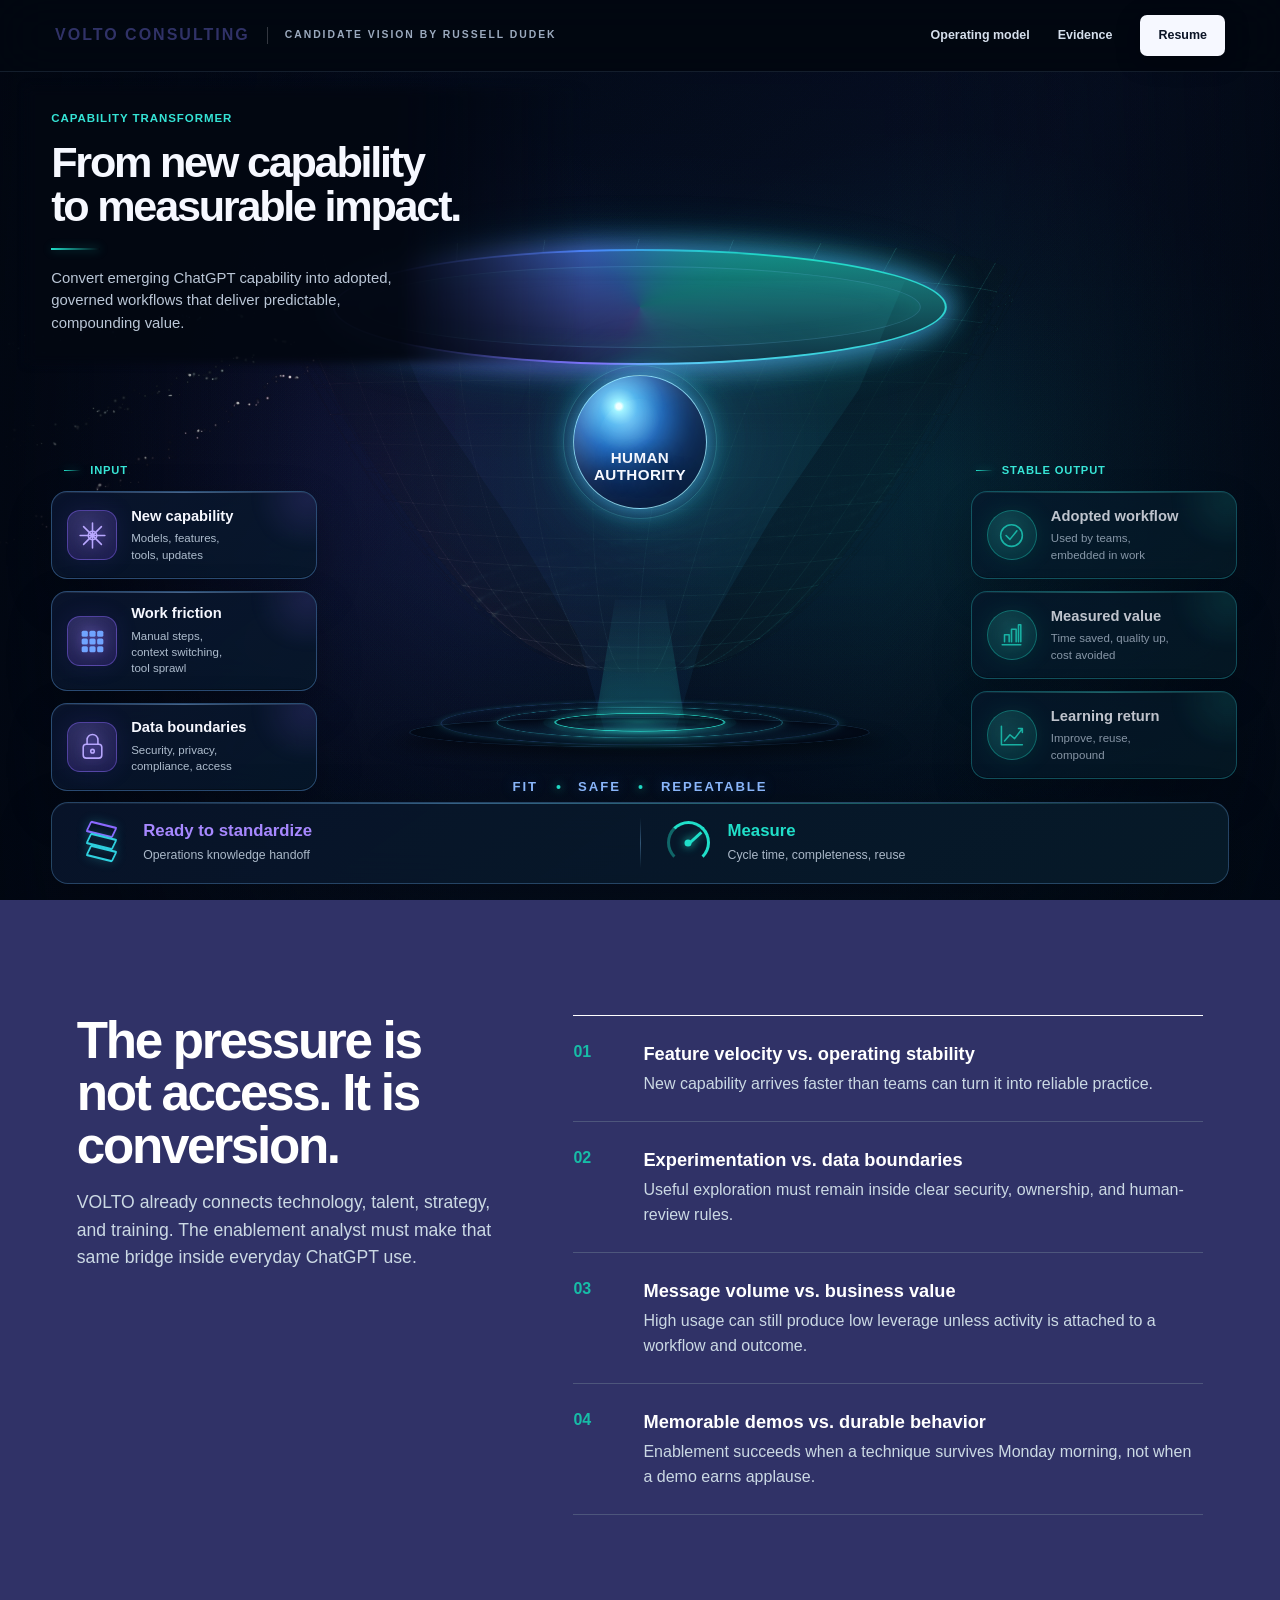
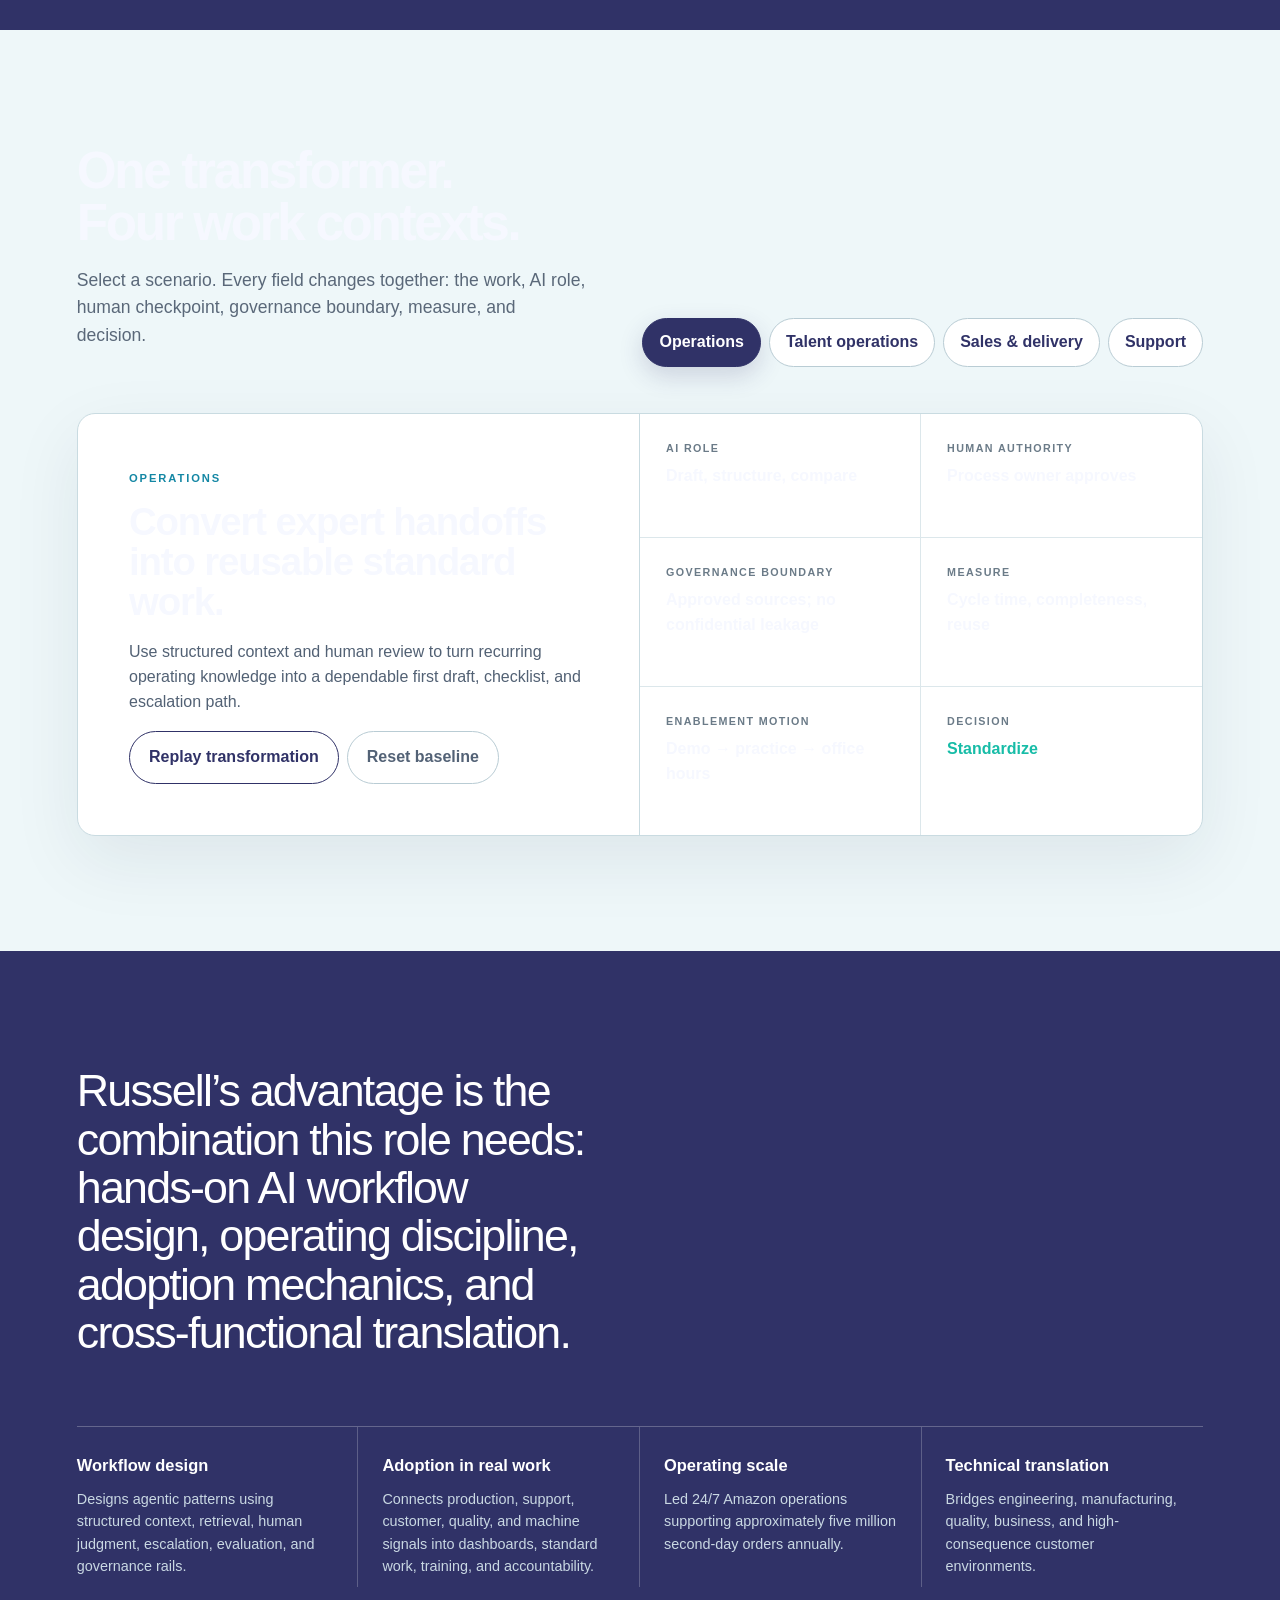
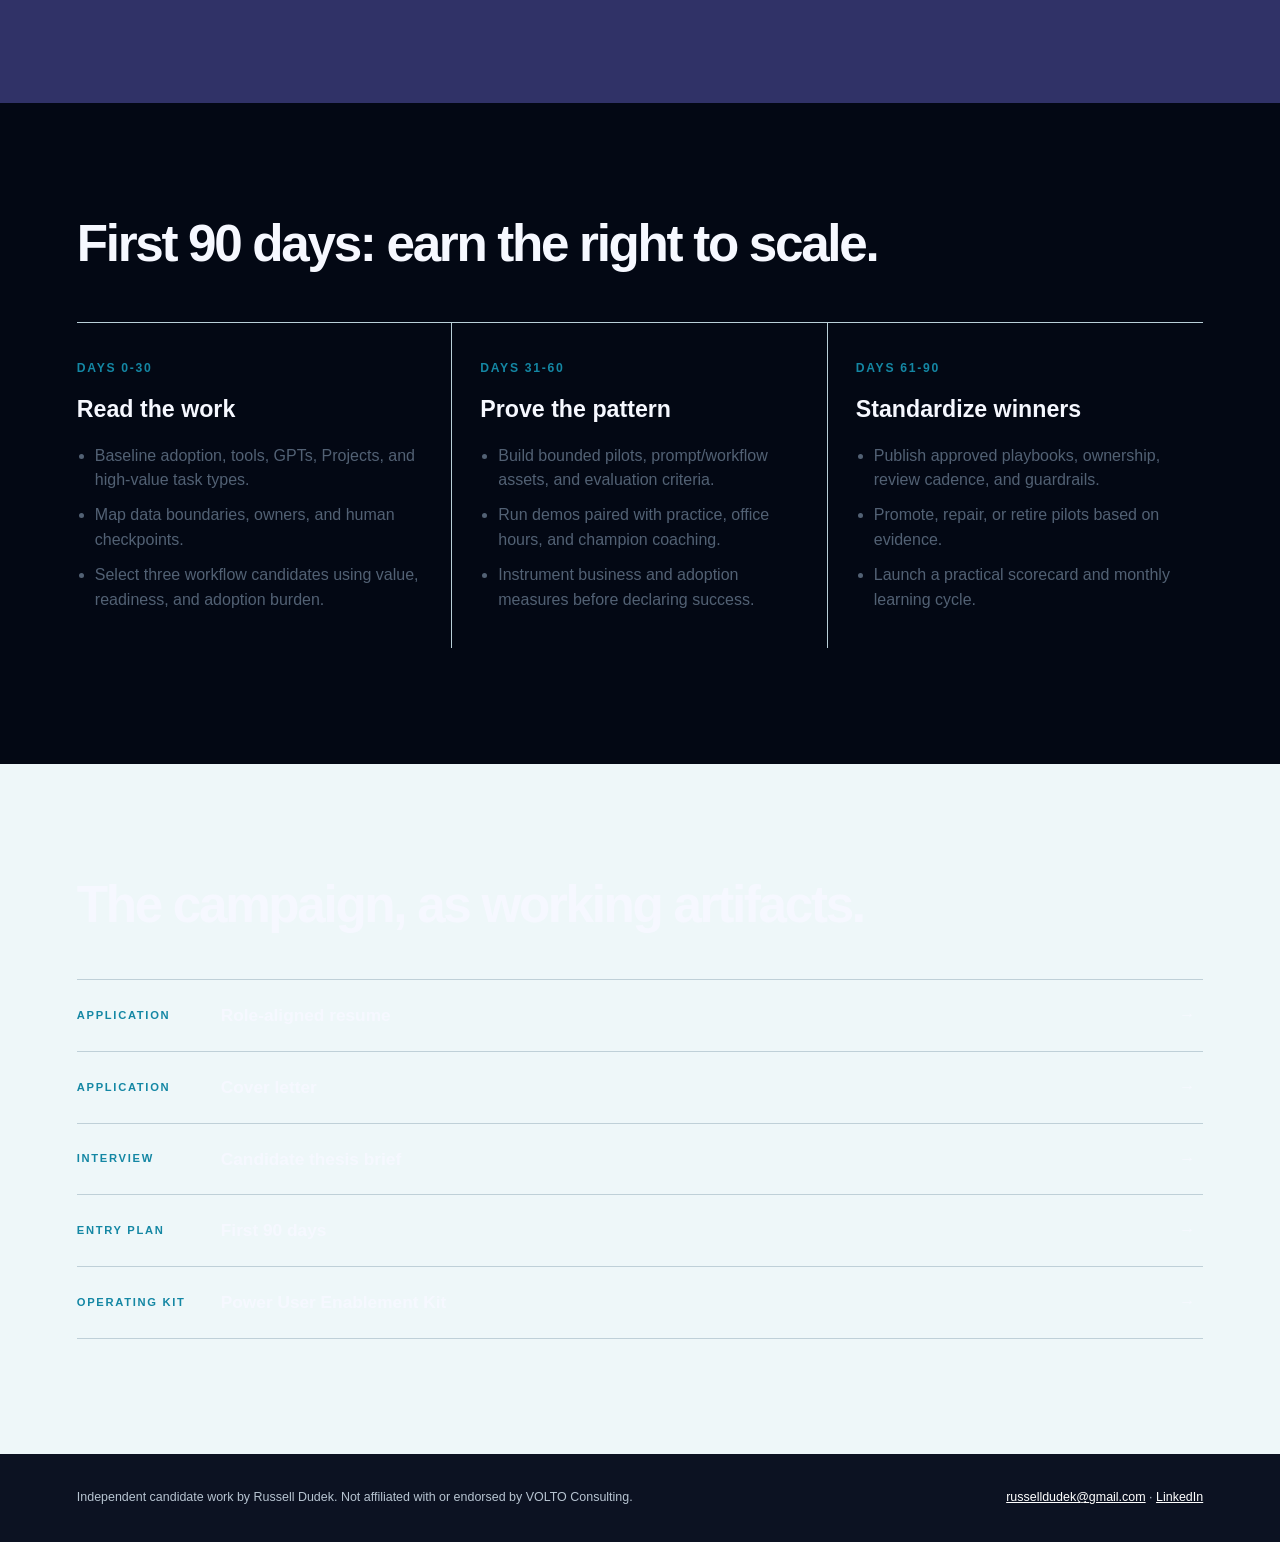
==== commit 711ef7c9: "Polish volumetric Capability Transformer" ====
--- a/index.html
+++ b/index.html
@@ -11,69 +11,72 @@
 <body class="experience-home">
 <a class="skip" href="#main">Skip to content</a>
 <header class="site-header">
-  <div class="brand-lockup">
-    <div class="brand-name">VOLTO CONSULTING</div>
-    <div class="brand-sub">Candidate vision by Russell Dudek</div>
+  <div class="brand-lockup"><div class="brand-name">VOLTO CONSULTING</div><div class="brand-sub">Candidate vision by Russell Dudek</div></div>
+  <nav class="nav" aria-label="Primary"><a href="#model">Operating model</a><a href="#proof">Evidence</a><a class="primary" href="resume.html">Resume</a></nav>
+</header>
+<main id="main">
+<section class="capability-hero" id="transformer" role="img" aria-label="Capability Transformer: three work signals enter a governed funnel with human authority and resolve into adopted workflow, measured value, and learning return.">
+  <div class="hero-noise" aria-hidden="true"></div>
+  <div class="ambient-grid" aria-hidden="true"></div>
+  <canvas id="capabilityField" aria-hidden="true"></canvas>
+
+  <div class="hero-copy">
+    <span class="eyebrow">CAPABILITY TRANSFORMER</span>
+    <h1>From new capability<br>to measurable impact.</h1>
+    <div class="accent-rule" aria-hidden="true"></div>
+    <p>Convert emerging ChatGPT capability into adopted, governed workflows that deliver predictable, compounding value.</p>
   </div>
-  <nav class="nav" aria-label="Primary">
-    <a href="#model">Operating model</a>
-    <a href="#proof">Evidence</a>
-    <a class="primary" href="resume.html">Resume</a>
-  </nav>
-</header>
 
-<main id="main">
-  <section class="capability-hero" id="transformer" role="img" aria-labelledby="fieldTitle fieldDescription">
-    <span class="sr-only" id="fieldTitle">Capability Transformer operating model</span>
-    <span class="sr-only" id="fieldDescription">New ChatGPT capability, work friction, and data boundaries enter a governed transformation funnel. Human authority remains central. The work resolves into an adopted workflow, measurable value, and learning return.</span>
-    <div class="ambient-grid" aria-hidden="true"></div>
-    <canvas id="capabilityField" aria-hidden="true"></canvas>
+  <div class="input-stack flow-stack" aria-hidden="true">
+    <div class="stack-label"><span></span>INPUT</div>
+    <article class="flow-card input-card">
+      <div class="icon-tile star"><svg viewBox="0 0 40 40"><path d="M20 4v32M4 20h32M8.5 8.5l23 23M31.5 8.5l-23 23"/><circle cx="20" cy="20" r="5.5"/></svg></div>
+      <div><strong>New capability</strong><small>Models, features,<br>tools, updates</small></div>
+    </article>
+    <article class="flow-card input-card">
+      <div class="icon-tile grid"><svg viewBox="0 0 40 40"><g><rect x="6" y="6" width="8" height="8" rx="2"/><rect x="16" y="6" width="8" height="8" rx="2"/><rect x="26" y="6" width="8" height="8" rx="2"/><rect x="6" y="16" width="8" height="8" rx="2"/><rect x="16" y="16" width="8" height="8" rx="2"/><rect x="26" y="16" width="8" height="8" rx="2"/><rect x="6" y="26" width="8" height="8" rx="2"/><rect x="16" y="26" width="8" height="8" rx="2"/><rect x="26" y="26" width="8" height="8" rx="2"/></g></svg></div>
+      <div><strong>Work friction</strong><small>Manual steps,<br>context switching,<br>tool sprawl</small></div>
+    </article>
+    <article class="flow-card input-card">
+      <div class="icon-tile lock"><svg viewBox="0 0 40 40"><rect x="8" y="17" width="24" height="18" rx="4"/><path d="M13 17v-5.5a7 7 0 0 1 14 0V17"/><circle cx="20" cy="26" r="2.3"/></svg></div>
+      <div><strong>Data boundaries</strong><small>Security, privacy,<br>compliance, access</small></div>
+    </article>
+  </div>
 
-    <div class="transformer-copy">
-      <div class="transformer-kicker">CAPABILITY TRANSFORMER</div>
-      <h1>From new capability<br>to measurable impact.</h1>
-      <div class="transformer-accent" aria-hidden="true"></div>
-      <p>Convert emerging ChatGPT capability into adopted, governed workflows that deliver predictable, compounding value.</p>
+  <div class="center-stage" aria-hidden="true">
+    <div class="funnel-rim"><span></span></div>
+    <div class="authority-orb"><div class="orb-shine"></div><span>HUMAN<br>AUTHORITY</span></div>
+    <div class="platform">
+      <span class="platform-ring ring-one"></span>
+      <span class="platform-ring ring-two"></span>
+      <span class="platform-ring ring-three"></span>
+      <span class="platform-core"></span>
     </div>
+    <div class="facet-rail"><span>FIT</span><i></i><span>SAFE</span><i></i><span>REPEATABLE</span></div>
+  </div>
 
-    <div class="input-stack" aria-hidden="true">
-      <div class="stack-label">INPUT</div>
-      <article class="signal-card">
-        <div class="signal-icon star"><svg viewBox="0 0 40 40"><path d="M20 5v30M5 20h30M10 10l20 20M30 10L10 30"/><circle cx="20" cy="20" r="5"/></svg></div>
-        <div><strong>New capability</strong><span>Models, features,<br>tools, updates</span></div>
-      </article>
-      <article class="signal-card">
-        <div class="signal-icon grid"><svg viewBox="0 0 40 40"><g><rect x="7" y="7" width="7" height="7" rx="2"/><rect x="17" y="7" width="7" height="7" rx="2"/><rect x="27" y="7" width="7" height="7" rx="2"/><rect x="7" y="17" width="7" height="7" rx="2"/><rect x="17" y="17" width="7" height="7" rx="2"/><rect x="27" y="17" width="7" height="7" rx="2"/><rect x="7" y="27" width="7" height="7" rx="2"/><rect x="17" y="27" width="7" height="7" rx="2"/><rect x="27" y="27" width="7" height="7" rx="2"/></g></svg></div>
-        <div><strong>Work friction</strong><span>Manual steps,<br>context switching,<br>tool sprawl</span></div>
-      </article>
-      <article class="signal-card">
-        <div class="signal-icon lock"><svg viewBox="0 0 40 40"><rect x="9" y="17" width="22" height="17" rx="4"/><path d="M14 17v-5a6 6 0 0 1 12 0v5"/><circle cx="20" cy="25" r="2"/></svg></div>
-        <div><strong>Data boundaries</strong><span>Security, privacy,<br>compliance, access</span></div>
-      </article>
-    </div>
+  <div class="output-stack flow-stack" aria-hidden="true">
+    <div class="stack-label"><span></span>STABLE OUTPUT</div>
+    <article class="flow-card outcome-card">
+      <div class="icon-tile outcome"><svg viewBox="0 0 40 40"><circle cx="20" cy="20" r="14"/><path d="m13 20 5 5 9-11"/></svg></div>
+      <div><strong>Adopted workflow</strong><small>Used by teams,<br>embedded in work</small></div>
+    </article>
+    <article class="flow-card outcome-card">
+      <div class="icon-tile outcome"><svg viewBox="0 0 40 40"><path d="M8 32h24M11 28V19h6v9M20 28V12h6v16M29 28V6h3v22"/></svg></div>
+      <div><strong>Measured value</strong><small>Time saved, quality up,<br>cost avoided</small></div>
+    </article>
+    <article class="flow-card outcome-card">
+      <div class="icon-tile outcome"><svg viewBox="0 0 40 40"><path d="M7 32V8M7 32h27M11 27l7-8 6 5 10-13M29 11h5v5"/></svg></div>
+      <div><strong>Learning return</strong><small>Improve, reuse,<br>compound</small></div>
+    </article>
+  </div>
 
-    <div class="transformer-center" aria-hidden="true">
-      <div class="authority-orb"><span>HUMAN<br>AUTHORITY</span></div>
-      <div class="transformer-plinth"></div>
-      <div class="facet-line"><span>FIT</span><b>•</b><span>SAFE</span><b>•</b><span>REPEATABLE</span></div>
-    </div>
-
-    <div class="output-stack" aria-hidden="true">
-      <div class="stack-label">STABLE OUTPUT</div>
-      <article class="outcome-card"><div class="outcome-icon"><svg viewBox="0 0 40 40"><circle cx="20" cy="20" r="14"/><path d="m13 20 5 5 9-11"/></svg></div><div><strong>Adopted workflow</strong><span>Used by teams,<br>embedded in work</span></div></article>
-      <article class="outcome-card"><div class="outcome-icon"><svg viewBox="0 0 40 40"><path d="M8 31h24M11 28V18h6v10M20 28V11h6v17M29 28V5h3v23"/></svg></div><div><strong>Measured value</strong><span>Time saved, quality up,<br>cost avoided</span></div></article>
-      <article class="outcome-card"><div class="outcome-icon"><svg viewBox="0 0 40 40"><path d="M7 32V8M7 32h27M11 27l7-8 6 5 10-13M29 11h5v5"/></svg></div><div><strong>Learning return</strong><span>Improve, reuse,<br>compound</span></div></article>
-    </div>
-
-    <div class="transformer-summary">
-      <div class="summary-item"><div class="summary-icon layers" aria-hidden="true"><span></span><span></span><span></span></div><div><strong id="heroVerdict">Ready to standardize</strong><small id="heroScenario">Operations knowledge handoff</small></div></div>
-      <div class="summary-divider" aria-hidden="true"></div>
-      <div class="summary-item measure"><div class="summary-icon gauge" aria-hidden="true"><i></i></div><div><strong>Measure</strong><small id="heroMeasure">Cycle time, completeness, reuse</small></div></div>
-    </div>
-
-    <div class="semantic-funnel" aria-hidden="true"><div class="funnel-wire"></div><div class="semantic-stream left"></div><div class="semantic-stream right"></div></div>
-  </section>
-
+  <div class="summary-bar">
+    <div class="summary-item"><div class="summary-symbol layers"><span></span><span></span><span></span></div><div><strong id="heroVerdict">Ready to standardize</strong><small id="heroScenario">Operations knowledge handoff</small></div></div>
+    <div class="summary-separator"></div>
+    <div class="summary-item measure"><div class="summary-symbol gauge"><i></i></div><div><strong>Measure</strong><small id="heroMeasure">Cycle time, completeness, reuse</small></div></div>
+  </div>
+</section>
   <section class="section navy">
     <div class="section-grid">
       <div>
@@ -105,10 +108,7 @@
           <span class="scenario-label" id="scenarioLabel">OPERATIONS</span>
           <h3 id="scenarioTitle">Convert expert handoffs into reusable standard work.</h3>
           <p id="scenarioNarrative">Use structured context and human review to turn recurring operating knowledge into a dependable first draft, checklist, and escalation path.</p>
-          <div class="simulation-actions">
-            <button class="button secondary" id="replay" type="button">Replay transformation</button>
-            <button class="button secondary quiet" id="resetScenario" type="button">Reset baseline</button>
-          </div>
+          <div class="simulation-actions"><button class="button secondary" id="replay" type="button">Replay transformation</button><button class="button secondary quiet" id="resetScenario" type="button">Reset baseline</button></div>
         </div>
         <div class="state-stack">
           <div class="state"><span>AI role</span><strong id="aiRole">Draft, structure, compare</strong></div>
--- a/experience.css
+++ b/experience.css
@@ -1,4 +1,45 @@
-@import url("experience-core.css");
-@import url("experience-layout.css");
-@import url("experience-responsive.css");
-@import url("experience-polish.css");
+:root{--ink:#f6f8ff;--muted:#a7b5c8;--line:rgba(123,179,223,.28);--violet:#8b69ff;--blue:#49a8ff;--teal:#20dfc9}
+*{box-sizing:border-box}html,body{margin:0;min-height:100%;font-family:"Segoe UI",Arial,sans-serif;background:#030814;color:var(--ink)}body{overflow-x:hidden}
+.site-header{height:72px;display:flex;align-items:center;justify-content:space-between;padding:0 clamp(30px,4.3vw,72px);position:relative;z-index:20;background:rgba(2,7,17,.88);border-bottom:1px solid rgba(147,190,226,.13);backdrop-filter:blur(26px) saturate(1.2)}
+.brand-lockup{display:flex;align-items:center;gap:17px}.brand-name{font-size:1rem;font-weight:800;letter-spacing:.125em}.brand-sub{padding-left:17px;border-left:1px solid rgba(255,255,255,.2);font-size:.65rem;font-weight:650;letter-spacing:.19em;text-transform:uppercase;color:#9baabe}.site-header nav{display:flex;align-items:center;gap:28px}.site-header a{text-decoration:none;color:#d5dfec;font-size:.78rem;font-weight:700}.site-header a.primary{padding:11px 18px;border-radius:7px;background:#f6f8ff;color:#0b1426;box-shadow:0 6px 24px rgba(0,0,0,.25)}
+.capability-hero{--a:#8b69ff;--b:#49a8ff;--c:#20dfc9;position:relative;isolation:isolate;height:calc(100vh - 72px);min-height:800px;overflow:hidden;background:radial-gradient(ellipse at 49% 48%,rgba(23,118,150,.19) 0,rgba(23,118,150,.05) 27%,transparent 53%),radial-gradient(circle at 29% 46%,rgba(94,47,198,.13),transparent 36%),radial-gradient(circle at 74% 49%,rgba(0,205,187,.1),transparent 34%),linear-gradient(142deg,#020713 0%,#071024 49%,#03111e 100%)}
+.capability-hero:before{content:"";position:absolute;inset:0;z-index:2;pointer-events:none;background:linear-gradient(90deg,rgba(2,7,17,.88) 0,rgba(2,7,17,.16) 24%,transparent 37% 69%,rgba(2,7,17,.28) 86%,rgba(2,7,17,.68) 100%),linear-gradient(180deg,rgba(2,7,17,.08),transparent 60%,rgba(2,7,17,.4))}
+.hero-noise{position:absolute;inset:0;z-index:3;pointer-events:none;opacity:.055;mix-blend-mode:soft-light;background-image:url("data:image/svg+xml,%3Csvg xmlns='http://www.w3.org/2000/svg' width='180' height='180'%3E%3Cfilter id='n'%3E%3CfeTurbulence type='fractalNoise' baseFrequency='.82' numOctaves='3' stitchTiles='stitch'/%3E%3C/filter%3E%3Crect width='100%25' height='100%25' filter='url(%23n)' opacity='.8'/%3E%3C/svg%3E")}
+.ambient-grid{position:absolute;inset:0;z-index:0;opacity:.16;background-image:linear-gradient(rgba(95,154,196,.05) 1px,transparent 1px),linear-gradient(90deg,rgba(95,154,196,.05) 1px,transparent 1px);background-size:72px 72px;mask-image:linear-gradient(to bottom,transparent 2%,#000 28%,#000 78%,transparent 100%)}
+#capabilityField{position:absolute;inset:0;width:100%;height:100%;z-index:1;display:block}
+.hero-copy{position:absolute;z-index:7;left:clamp(38px,4vw,66px);top:clamp(30px,4.2vh,54px);width:min(510px,36vw)}
+.hero-copy:before{content:"";position:absolute;z-index:-1;inset:-22px -74px -28px -24px;background:linear-gradient(90deg,rgba(2,7,18,.97) 0 67%,rgba(2,7,18,.53) 83%,transparent);filter:blur(4px)}
+.eyebrow{display:block;color:#35e4d6;font-size:.72rem;letter-spacing:.08em;font-weight:800;margin-bottom:12px}.hero-copy h1{margin:0;font-size:clamp(2.7rem,3.35vw,3.65rem);line-height:1.02;letter-spacing:-.052em;font-weight:720;text-wrap:balance}.accent-rule{width:49px;height:2px;margin:20px 0 17px;background:linear-gradient(90deg,var(--c),transparent);box-shadow:0 0 10px rgba(32,223,201,.38)}.hero-copy p{margin:0;max-width:350px;color:#bac6d6;font-size:clamp(.93rem,1vw,1.06rem);line-height:1.52}
+.flow-stack{position:absolute;z-index:7;top:clamp(390px,43vh,420px);width:clamp(266px,20vw,316px);display:grid;gap:12px}.input-stack{left:clamp(38px,4vw,66px)}.output-stack{right:clamp(38px,4vw,66px)}
+.stack-label{display:flex;align-items:center;gap:9px;margin:0 0 0 13px;color:#38e6d7;font-size:.7rem;font-weight:800;letter-spacing:.075em}.stack-label span{width:17px;height:1px;background:linear-gradient(90deg,var(--c),transparent);box-shadow:0 0 8px rgba(32,223,201,.45)}
+.flow-card{position:relative;display:grid;grid-template-columns:50px 1fr;gap:14px;align-items:center;min-height:88px;padding:13px 15px;border:1px solid rgba(91,153,218,.42);border-radius:16px;background:linear-gradient(145deg,rgba(10,21,46,.91),rgba(7,25,43,.79));box-shadow:0 18px 45px rgba(0,0,0,.23),inset 0 1px 0 rgba(255,255,255,.045),inset 0 -1px 0 rgba(0,0,0,.32);backdrop-filter:blur(18px) saturate(1.15);overflow:hidden}
+.flow-card:before{content:"";position:absolute;inset:0 0 auto;height:1px;background:linear-gradient(90deg,transparent,rgba(143,197,255,.65),transparent);opacity:.65}.flow-card:after{content:"";position:absolute;width:120px;height:90px;right:-52px;top:-38px;border-radius:50%;background:radial-gradient(circle,color-mix(in srgb,var(--a) 15%,transparent),transparent 70%);filter:blur(6px);pointer-events:none}
+.outcome-card{border-color:rgba(44,197,205,.43);background:linear-gradient(145deg,rgba(7,25,44,.91),rgba(7,31,43,.82))}.outcome-card:before{background:linear-gradient(90deg,transparent,rgba(70,236,219,.68),transparent)}.outcome-card:after{background:radial-gradient(circle,color-mix(in srgb,var(--c) 14%,transparent),transparent 70%)}
+.flow-card strong{display:block;font-size:.92rem;line-height:1.18;margin-bottom:5px;font-weight:720}.flow-card small{display:block;color:#aebdce;font-size:.72rem;line-height:1.42}
+.icon-tile{width:50px;height:50px;border-radius:13px;display:grid;place-items:center;background:radial-gradient(circle at 38% 24%,rgba(165,141,255,.24),rgba(52,34,115,.29));border:1px solid rgba(139,105,255,.48);box-shadow:inset 0 0 24px rgba(126,91,255,.13),0 0 22px rgba(97,68,222,.13)}
+.icon-tile svg{width:31px;height:31px;fill:none;stroke:#b9a8ff;stroke-width:2;stroke-linecap:round;stroke-linejoin:round;filter:drop-shadow(0 0 8px rgba(139,105,255,.66))}.icon-tile.grid svg{fill:#70a4ff;stroke:none}.icon-tile.lock svg{fill:rgba(100,82,205,.12)}
+.icon-tile.outcome{border-radius:50%;background:radial-gradient(circle at 38% 26%,rgba(80,244,226,.2),rgba(6,69,79,.29));border-color:rgba(32,223,201,.5);box-shadow:inset 0 0 24px rgba(32,223,201,.12),0 0 23px rgba(32,223,201,.12)}.icon-tile.outcome svg{stroke:var(--c);filter:drop-shadow(0 0 8px rgba(32,223,201,.62))}
+.center-stage{position:absolute;z-index:6;left:clamp(320px,22.8vw,405px);right:clamp(320px,22.8vw,405px);top:94px;bottom:96px;pointer-events:none}
+.funnel-rim{position:absolute;left:50%;top:13%;width:min(48vw,690px);height:116px;transform:translateX(-50%);border-radius:50%;background:conic-gradient(from 210deg,var(--a),#4c89ff 30%,var(--c) 62%,#62c8ff 82%,var(--a));padding:2px;filter:drop-shadow(0 0 10px rgba(105,105,255,.45)) drop-shadow(0 0 24px rgba(32,223,201,.27));opacity:.98}.funnel-rim:before{content:"";position:absolute;inset:-9px;border-radius:50%;background:inherit;filter:blur(12px);opacity:.34}.funnel-rim:after{content:"";position:absolute;inset:2px;border-radius:50%;background:linear-gradient(180deg,rgba(3,11,25,.36),rgba(3,11,25,.85))}.funnel-rim span{position:absolute;inset:17px 26px;border-radius:50%;border:1px solid rgba(118,205,255,.2);box-shadow:inset 0 0 20px rgba(50,222,205,.1);z-index:2}
+.center-stage:before{content:"";position:absolute;left:50%;top:68%;width:96px;height:142px;transform:translateX(-50%);background:linear-gradient(180deg,rgba(72,178,255,.04),rgba(36,222,205,.26) 72%,rgba(36,222,205,.03));clip-path:polygon(24% 0,76% 0,100% 100%,0 100%);filter:blur(9px);opacity:.78;mix-blend-mode:screen}
+.center-stage:after{content:"";position:absolute;left:5%;right:5%;top:18%;bottom:11%;clip-path:polygon(4% 0,96% 0,88% 24%,73% 52%,61% 78%,56% 100%,44% 100%,39% 78%,27% 52%,12% 24%);background:radial-gradient(circle at 57% 34%,rgba(91,191,255,.2),transparent 35%),linear-gradient(90deg,rgba(111,79,255,.08),rgba(42,146,255,.12) 48%,rgba(32,223,201,.14));filter:blur(14px);opacity:.5;mix-blend-mode:screen}
+.authority-orb{position:absolute;left:50%;top:43.2%;transform:translate(-50%,-50%);width:134px;height:134px;border-radius:50%;display:grid;place-items:center;text-align:center;background:radial-gradient(circle at 34% 23%,#efffff 0 2%,#9af0ff 4%,#4faee9 14%,#2263b6 33%,#102f67 58%,#07152f 78%);border:1px solid rgba(163,239,255,.78);box-shadow:inset -20px -24px 38px rgba(1,10,38,.82),inset 10px 10px 22px rgba(255,255,255,.18),0 0 22px rgba(81,191,255,.64),0 0 64px rgba(42,224,210,.18);filter:saturate(1.08)}
+.authority-orb:before{content:"";position:absolute;inset:-11px;border-radius:50%;border:1px solid rgba(99,223,222,.22);box-shadow:0 0 38px rgba(35,220,203,.16)}.authority-orb:after{content:"";position:absolute;inset:18%;border-radius:50%;background:radial-gradient(circle at 36% 27%,rgba(255,255,255,.17),transparent 38%);mix-blend-mode:screen}.authority-orb span{position:relative;z-index:1;font-size:.95rem;line-height:1.14;letter-spacing:.025em;font-weight:800;text-shadow:0 2px 15px rgba(0,0,0,.52)}
+.platform{position:absolute;left:50%;bottom:4.8%;width:min(31vw,430px);height:102px;transform:translateX(-50%);perspective:700px}.platform:before{content:"";position:absolute;left:-8%;right:-8%;top:25%;bottom:7%;border-radius:50%;transform:rotateX(65deg);background:radial-gradient(ellipse,rgba(26,84,122,.3),rgba(3,12,27,.88) 58%,rgba(1,6,17,.96) 76%);border:1px solid rgba(72,144,204,.23);box-shadow:0 16px 34px rgba(0,0,0,.48),inset 0 1px 0 rgba(105,194,235,.13)}.platform:after{content:"";position:absolute;left:31%;right:31%;top:39%;bottom:25%;border-radius:50%;transform:rotateX(65deg);background:radial-gradient(ellipse,rgba(41,232,212,.3),rgba(15,93,111,.08) 55%,transparent 72%);filter:blur(2px);box-shadow:0 0 34px rgba(35,224,205,.24)}.platform-ring{position:absolute;z-index:2;left:50%;top:50%;border-radius:50%;transform:translate(-50%,-50%) rotateX(65deg);border:1px solid rgba(56,207,211,.5);box-shadow:0 0 12px rgba(48,207,210,.22),inset 0 0 16px rgba(41,161,198,.1)}.ring-one{width:100%;height:100%;border-color:rgba(86,153,255,.28)}.ring-two{width:72%;height:72%;border-color:rgba(60,201,218,.52)}.ring-three{width:43%;height:43%;border-width:2px;border-color:rgba(43,232,213,.78);box-shadow:0 0 18px rgba(43,232,213,.32),0 0 0 11px rgba(35,160,181,.06)}.platform-core{position:absolute;z-index:3;left:50%;top:50%;width:31%;height:31%;border-radius:50%;transform:translate(-50%,-50%) rotateX(65deg);background:radial-gradient(ellipse,rgba(38,226,207,.26),rgba(9,71,95,.09) 50%,transparent 72%);filter:blur(1px);box-shadow:0 0 38px rgba(35,224,205,.27)}
+.facet-rail{position:absolute;left:50%;bottom:1%;transform:translateX(-50%);display:flex;align-items:center;gap:18px;color:#8dbaff;font-size:.82rem;font-weight:750;letter-spacing:.15em;white-space:nowrap;text-shadow:0 0 14px rgba(65,157,255,.28)}.facet-rail i{width:4px;height:4px;border-radius:50%;background:var(--c);box-shadow:0 0 10px rgba(32,223,201,.8)}
+.summary-bar{position:absolute;z-index:8;left:clamp(38px,4vw,66px);right:clamp(38px,4vw,66px);bottom:16px;min-height:82px;display:grid;grid-template-columns:1fr 1px 1fr;gap:26px;align-items:center;padding:13px 27px;border:1px solid rgba(92,154,207,.36);border-radius:17px;background:linear-gradient(145deg,rgba(8,20,42,.95),rgba(7,29,43,.85));box-shadow:0 22px 60px rgba(0,0,0,.24),inset 0 1px 0 rgba(255,255,255,.04);backdrop-filter:blur(20px) saturate(1.15)}
+.summary-bar:before{content:"";position:absolute;left:24px;right:24px;top:0;height:1px;background:linear-gradient(90deg,transparent,rgba(99,181,238,.44),rgba(49,225,208,.33),transparent)}
+.summary-item{display:flex;align-items:center;gap:18px}.summary-item strong{display:block;color:#a788ff;font-size:1.05rem;font-weight:750;line-height:1.18;margin-bottom:5px}.summary-item small{display:block;color:#aab8c8;font-size:.77rem}.summary-item.measure strong{color:var(--c)}.summary-separator{width:1px;height:50px;background:linear-gradient(to bottom,transparent,rgba(101,164,211,.46),transparent)}
+.summary-symbol{width:46px;height:46px;position:relative;flex:none}.summary-symbol.layers span{position:absolute;left:7px;width:31px;height:11px;border:2px solid #2fd0df;transform:skewY(-18deg) rotate(30deg);border-radius:2px;box-shadow:0 0 10px rgba(48,206,221,.25)}.summary-symbol.layers span:nth-child(1){top:4px;border-color:var(--a)}.summary-symbol.layers span:nth-child(2){top:16px}.summary-symbol.layers span:nth-child(3){top:28px}.summary-symbol.gauge{width:43px;height:43px;border:3px solid var(--c);border-bottom-color:transparent;border-left-color:rgba(32,223,201,.4);border-radius:50%}.summary-symbol.gauge:before{content:"";position:absolute;left:50%;top:50%;width:18px;height:3px;background:var(--c);transform-origin:left center;transform:rotate(-42deg);box-shadow:0 0 9px rgba(32,223,201,.65)}.summary-symbol.gauge i{position:absolute;left:50%;top:50%;width:7px;height:7px;border-radius:50%;background:var(--c);transform:translate(-50%,-50%);box-shadow:0 0 10px rgba(32,223,201,.8)}
+.outcome-card{opacity:.78;transform:translateX(8px)}.capability-hero.settled .outcome-card{opacity:1;transform:translateX(0);border-color:rgba(45,225,207,.58);box-shadow:0 18px 45px rgba(0,0,0,.23),inset 0 1px 0 rgba(255,255,255,.045),0 0 34px rgba(32,223,201,.08)}
+.capability-hero.settled .authority-orb{box-shadow:inset -20px -24px 38px rgba(1,10,38,.82),inset 10px 10px 22px rgba(255,255,255,.18),0 0 26px rgba(81,191,255,.74),0 0 76px rgba(42,224,210,.24)}
+@media(max-width:1240px){.hero-copy{width:min(410px,33vw)}.hero-copy h1{font-size:clamp(2.45rem,3.25vw,3.35rem)}.flow-stack{width:260px}.input-stack{left:30px}.output-stack{right:30px}.center-stage{left:270px;right:270px}.summary-bar{left:30px;right:30px}.flow-card{grid-template-columns:43px 1fr;gap:10px;padding:11px 12px}.icon-tile{width:42px;height:42px}.icon-tile svg{width:26px;height:26px}.flow-card strong{font-size:.82rem}.flow-card small{font-size:.66rem}}
+@media(max-width:980px){.capability-hero{height:auto;min-height:0;padding:36px 22px 28px;display:block}.hero-copy{position:relative;left:auto;top:auto;width:auto;max-width:680px}.hero-copy:before{inset:-20px -20px -20px -20px;background:linear-gradient(90deg,rgba(2,7,18,.95),rgba(2,7,18,.35),transparent)}.hero-copy h1{font-size:clamp(2.55rem,7vw,4rem)}.flow-stack{position:relative;top:auto;left:auto;right:auto;width:auto;margin-top:30px;grid-template-columns:repeat(3,1fr);gap:9px}.output-stack{margin-top:22px}.stack-label{grid-column:1/-1;margin-left:2px}.flow-card{min-height:88px}.center-stage{position:relative;left:auto;right:auto;top:auto;bottom:auto;height:390px;margin-top:8px}.authority-orb{top:46%}.platform{bottom:3%;width:min(64vw,420px)}.summary-bar{position:relative;left:auto;right:auto;bottom:auto;margin-top:22px;grid-template-columns:1fr;gap:12px;padding:16px}.summary-separator{display:none}#capabilityField{display:none}.funnel-rim{top:6%;width:min(82vw,560px);height:82px}.center-stage:after{display:none}.center-stage:before{content:"";left:10%;right:10%;top:16px;bottom:56px;width:auto;height:auto;transform:none;position:absolute;inset:16px 10% 56px;clip-path:polygon(0 0,100% 0,91% 15%,75% 43%,62% 68%,57% 100%,43% 100%,38% 68%,25% 43%,9% 15%);background:repeating-linear-gradient(90deg,rgba(112,96,255,.18) 0 1px,transparent 1px 30px),repeating-linear-gradient(0deg,rgba(45,219,205,.15) 0 1px,transparent 1px 26px),linear-gradient(90deg,rgba(119,76,255,.22),rgba(31,226,207,.18));filter:drop-shadow(0 0 16px rgba(75,92,255,.38)) drop-shadow(0 0 28px rgba(34,222,202,.24))}.center-stage:after{content:"";position:absolute;left:11%;right:11%;top:11px;height:52px;border:2px solid rgba(88,178,255,.84);border-left-color:var(--a);border-bottom-color:rgba(32,223,201,.76);border-radius:50%;box-shadow:0 0 18px rgba(116,99,255,.48),0 0 36px rgba(32,223,201,.2)}}
+@media(max-width:680px){.site-header{height:66px;padding:0 16px}.brand-sub{display:none}.site-header nav a:not(.primary){display:none}.capability-hero{padding:30px 16px 24px}.hero-copy h1{font-size:2.55rem}.hero-copy p{font-size:.92rem}.flow-stack{grid-template-columns:1fr}.flow-card{min-height:76px}.center-stage{height:330px}.authority-orb{width:100px;height:100px}.authority-orb span{font-size:.8rem}.platform{width:88vw}.facet-rail{font-size:.62rem;letter-spacing:.1em;gap:10px}.summary-bar{margin-top:18px}.summary-item small{line-height:1.35}}
+@media(max-width:360px){.hero-copy h1{font-size:2.25rem}.flow-card small{font-size:.68rem}.summary-bar{padding:14px}.summary-item strong{font-size:.92rem}.summary-item small{font-size:.7rem}}
+@media(prefers-reduced-motion:reduce){*{scroll-behavior:auto}.flow-card,.authority-orb{transition:none!important}}
+.experience-home .lab-stage{border-radius:18px;overflow:hidden;box-shadow:0 24px 70px rgba(20,44,66,.08)}
+.experience-home .scenario-tabs button{border-radius:999px;padding:11px 16px;transition:transform .2s ease,box-shadow .2s ease,background .2s ease}
+.experience-home .scenario-tabs button:hover{transform:translateY(-1px)}
+.experience-home .scenario-tabs button[aria-pressed="true"]{box-shadow:0 9px 24px rgba(48,50,103,.18)}
+.simulation-actions{display:flex;gap:8px;flex-wrap:wrap;margin-top:14px}.experience-home #replay,.experience-home #resetScenario{border-radius:999px;margin:0}.experience-home #resetScenario.quiet{border-color:#b9ccd4;color:#536276}
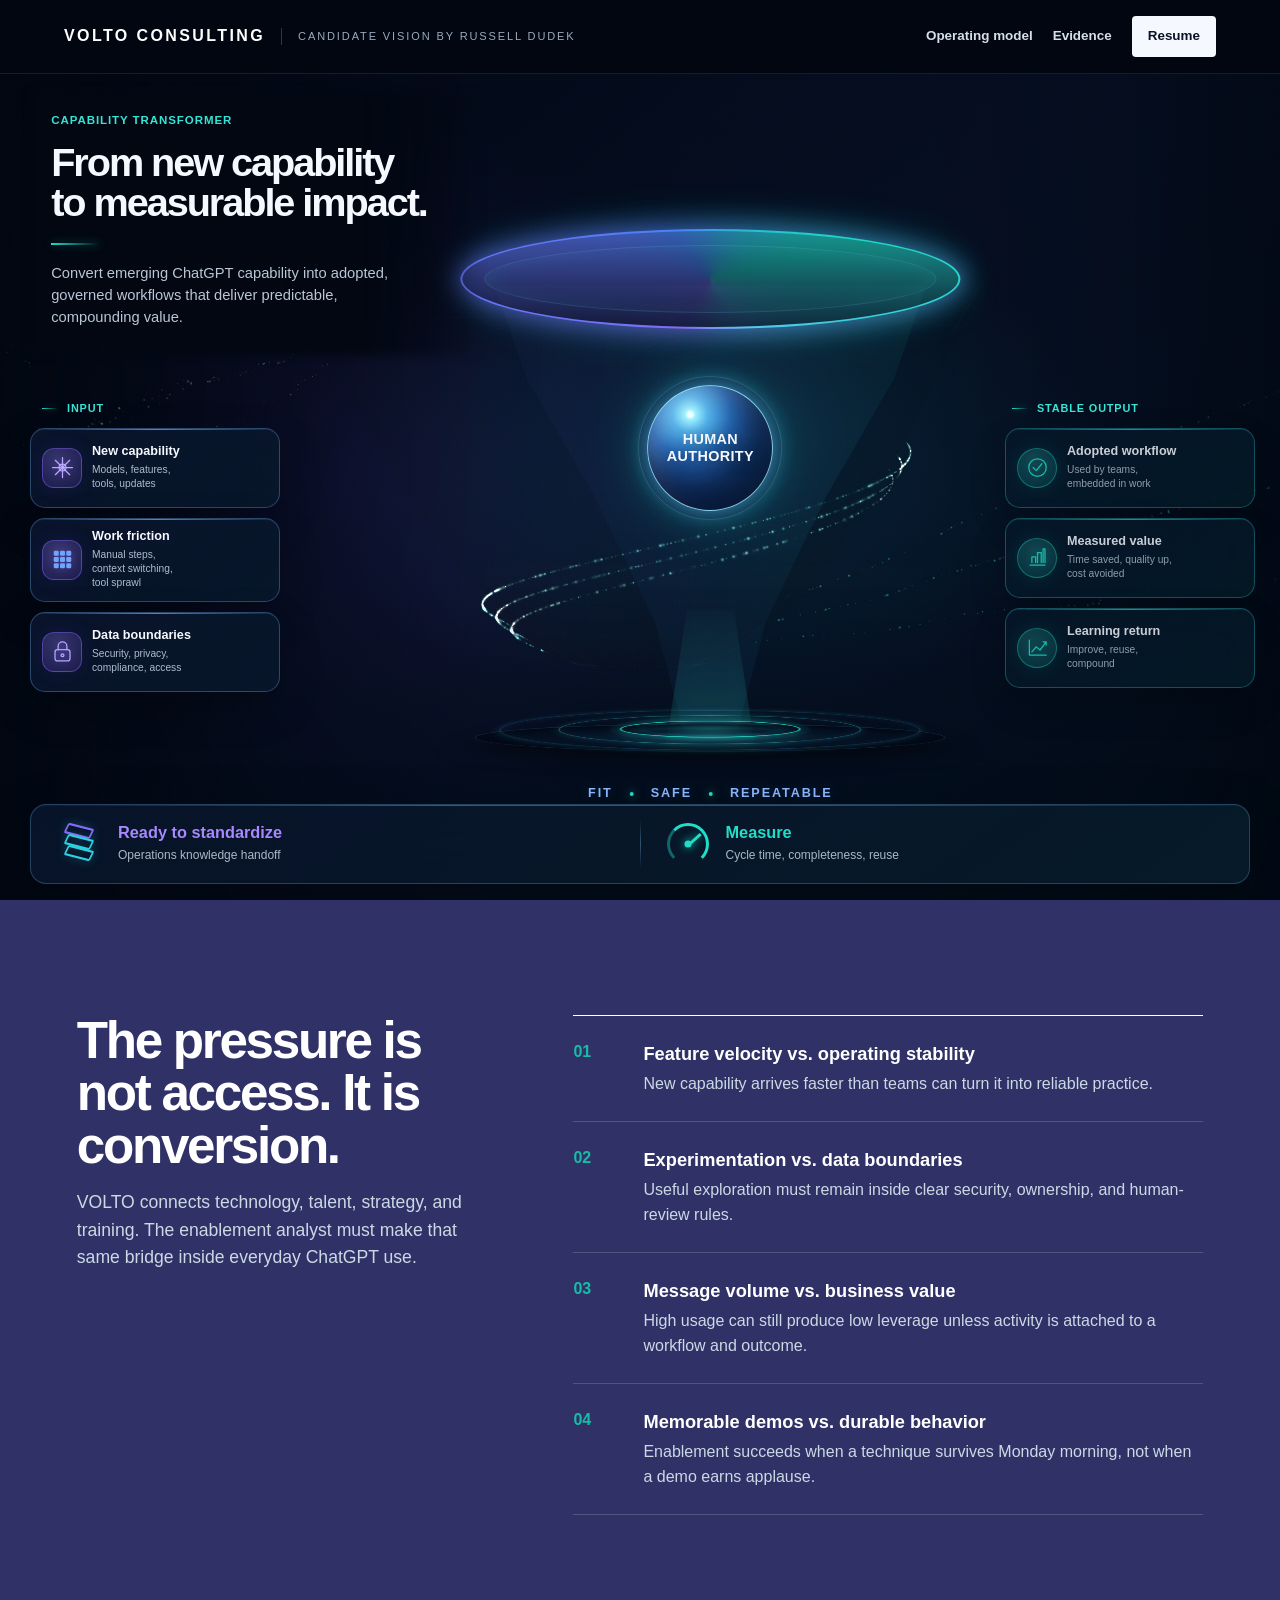
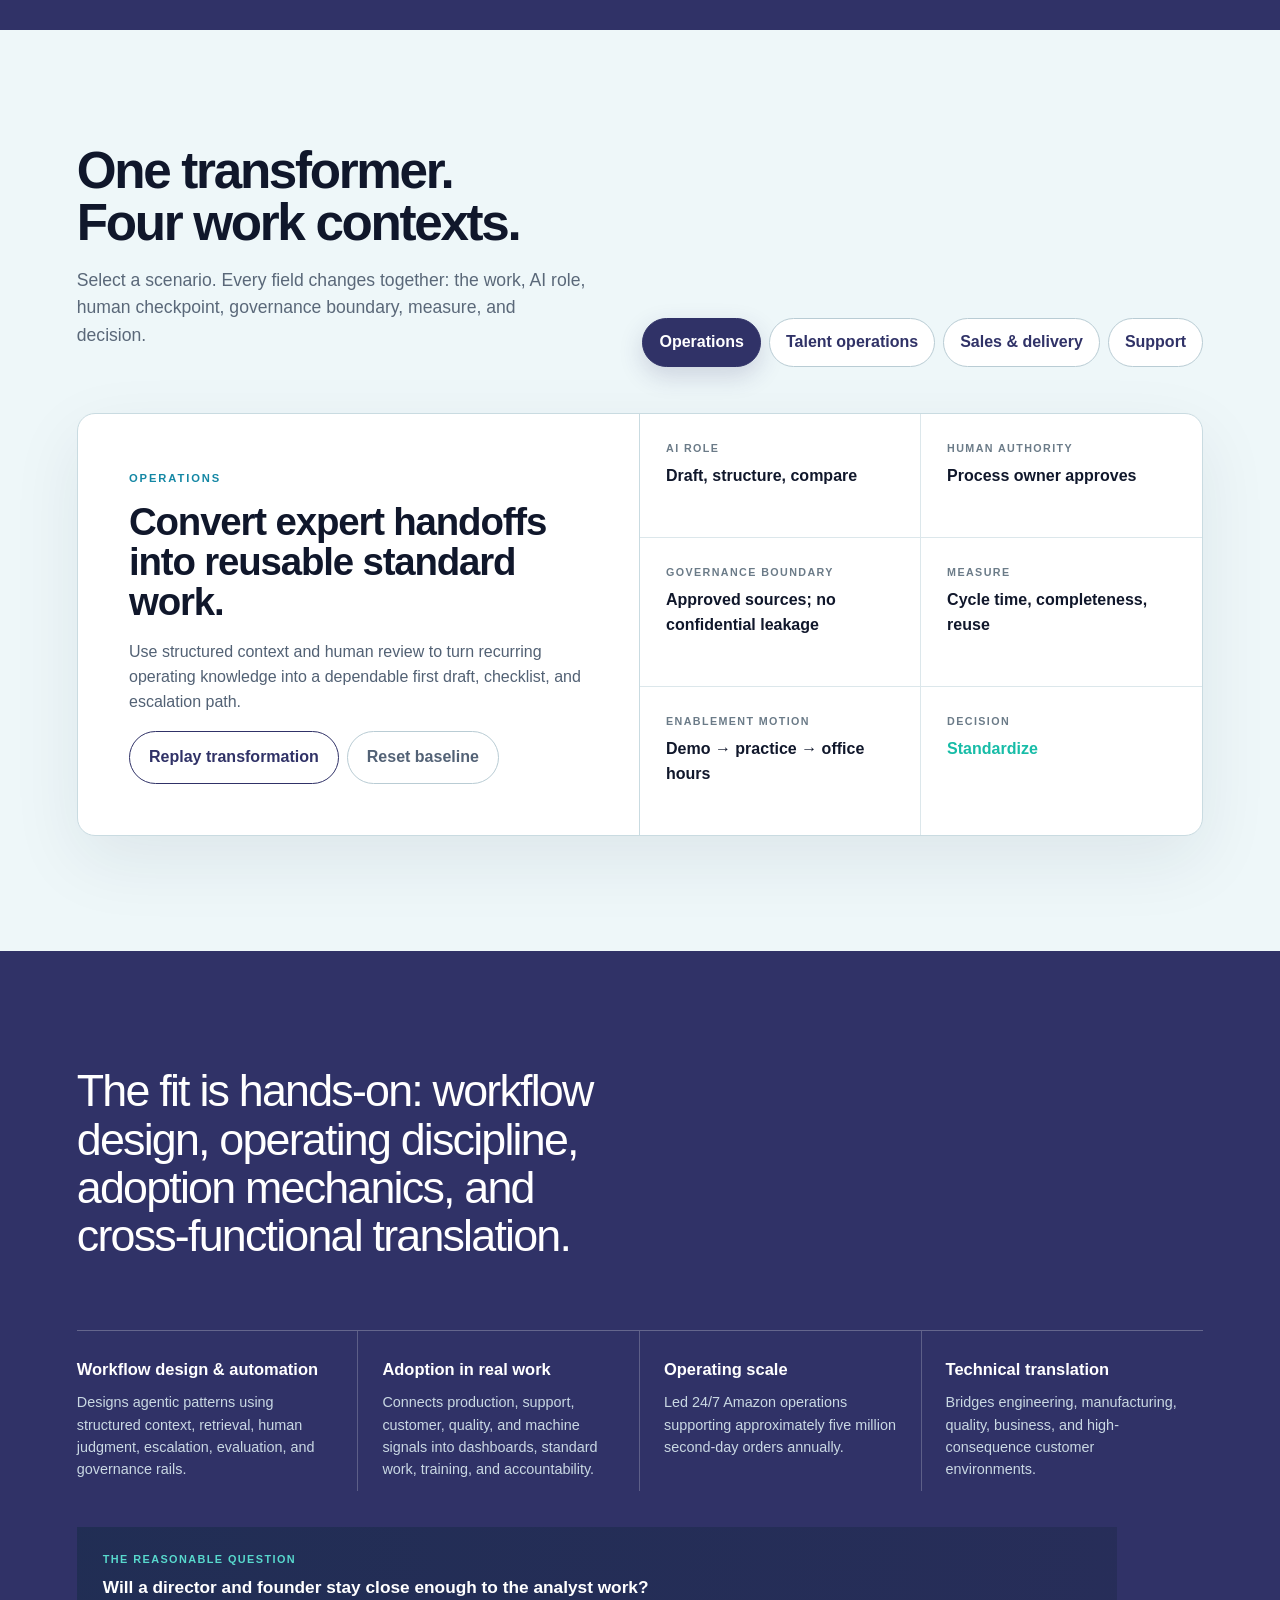
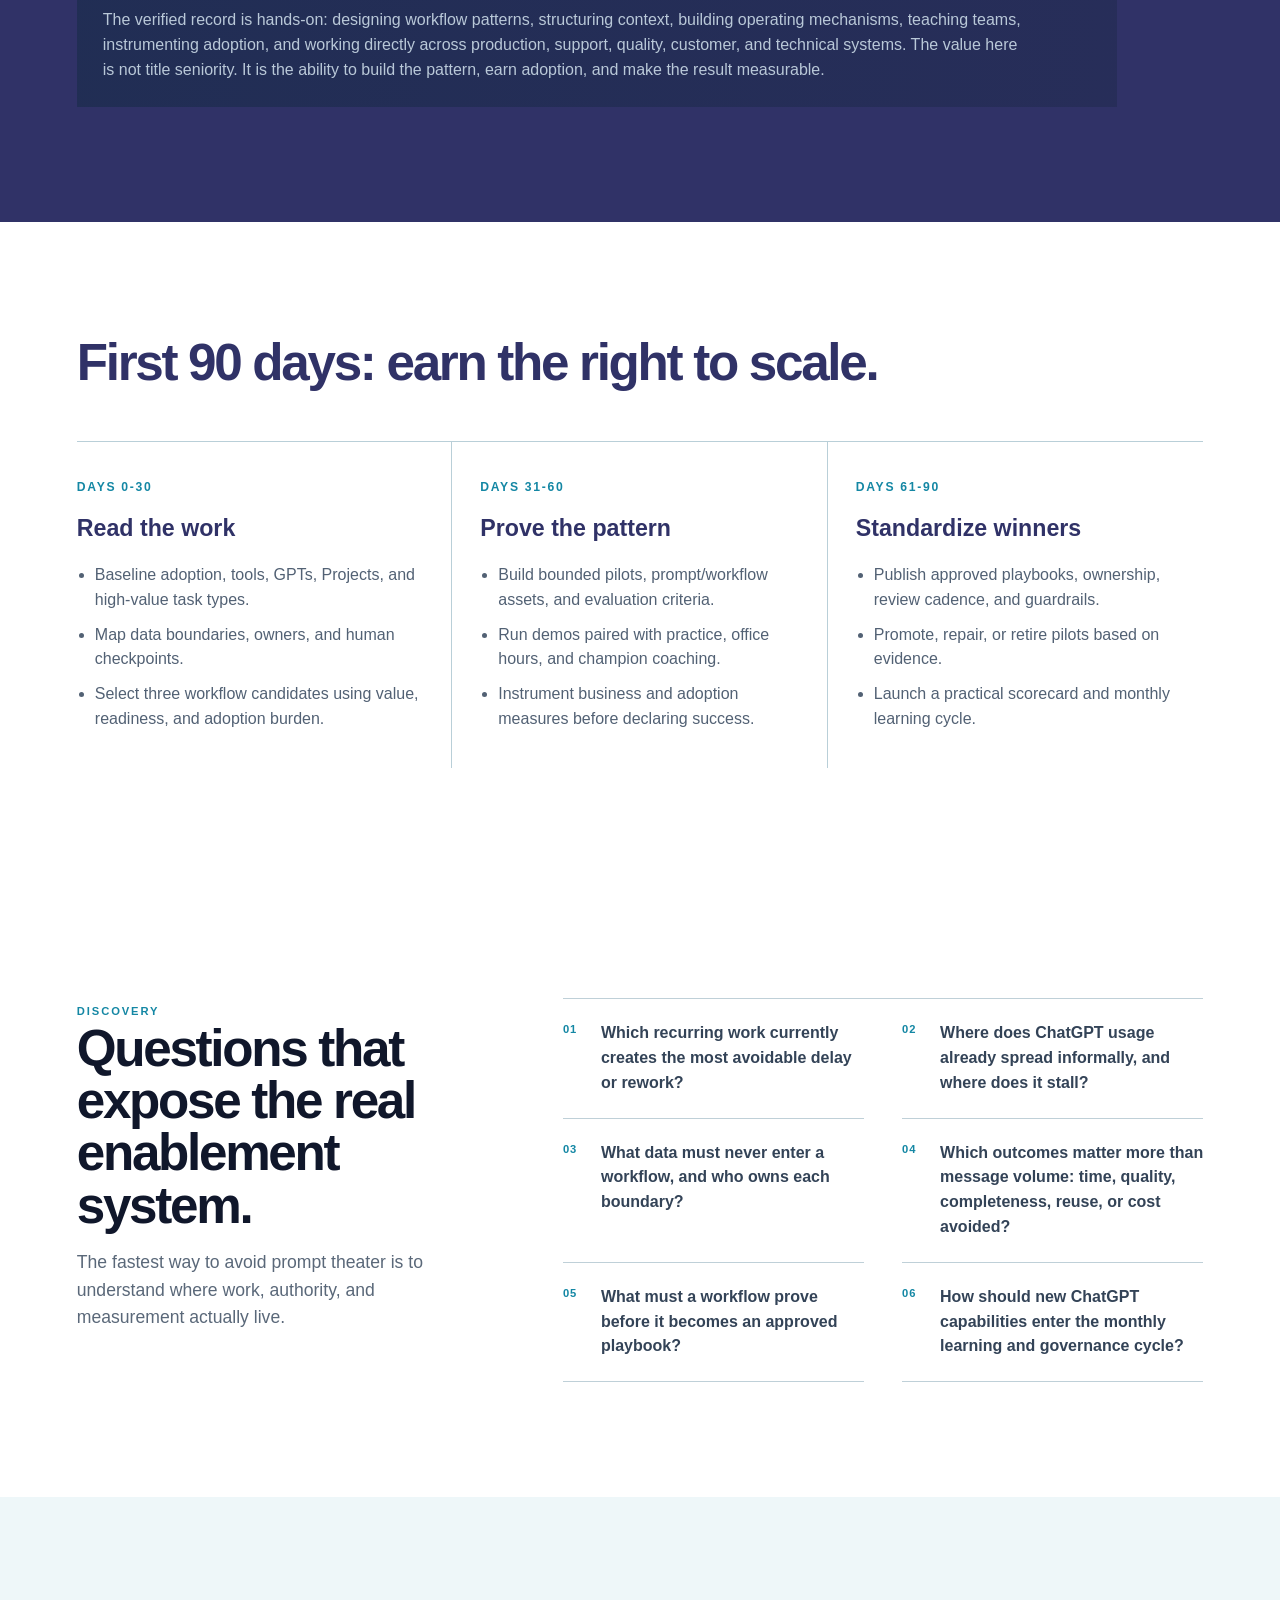
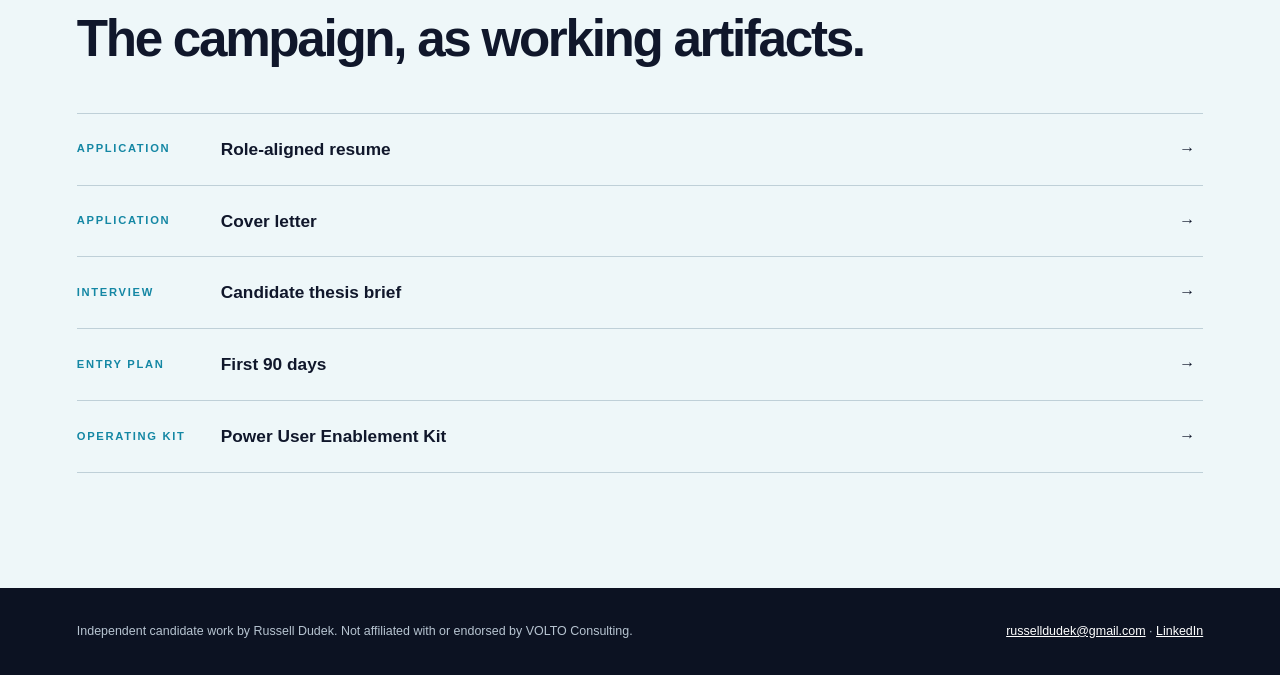
==== commit 34d509c3: "Keep transformer moving and clear hero geometry" ====
--- a/index.html
+++ b/index.html
@@ -11,77 +11,85 @@
 <body class="experience-home">
 <a class="skip" href="#main">Skip to content</a>
 <header class="site-header">
-  <div class="brand-lockup"><div class="brand-name">VOLTO CONSULTING</div><div class="brand-sub">Candidate vision by Russell Dudek</div></div>
-  <nav class="nav" aria-label="Primary"><a href="#model">Operating model</a><a href="#proof">Evidence</a><a class="primary" href="resume.html">Resume</a></nav>
+  <div class="brand-lockup">
+    <div class="brand-name">VOLTO CONSULTING</div>
+    <div class="brand-sub">Candidate vision by Russell Dudek</div>
+  </div>
+  <nav class="nav" aria-label="Primary">
+    <a href="#model">Operating model</a>
+    <a href="#proof">Evidence</a>
+    <a class="primary" href="resume.html">Resume</a>
+  </nav>
 </header>
 <main id="main">
-<section class="capability-hero" id="transformer" role="img" aria-label="Capability Transformer: three work signals enter a governed funnel with human authority and resolve into adopted workflow, measured value, and learning return.">
-  <div class="hero-noise" aria-hidden="true"></div>
-  <div class="ambient-grid" aria-hidden="true"></div>
-  <canvas id="capabilityField" aria-hidden="true"></canvas>
+  <section class="capability-hero" id="transformer" aria-labelledby="hero-title" aria-describedby="hero-description">
+    <div class="hero-noise" aria-hidden="true"></div>
+    <div class="ambient-grid" aria-hidden="true"></div>
+    <canvas id="capabilityField" aria-hidden="true"></canvas>
 
-  <div class="hero-copy">
-    <span class="eyebrow">CAPABILITY TRANSFORMER</span>
-    <h1>From new capability<br>to measurable impact.</h1>
-    <div class="accent-rule" aria-hidden="true"></div>
-    <p>Convert emerging ChatGPT capability into adopted, governed workflows that deliver predictable, compounding value.</p>
-  </div>
+    <div class="hero-copy">
+      <span class="eyebrow">CAPABILITY TRANSFORMER</span>
+      <h1 id="hero-title">From new capability<br>to measurable impact.</h1>
+      <div class="accent-rule" aria-hidden="true"></div>
+      <p id="hero-description">Convert emerging ChatGPT capability into adopted, governed workflows that deliver predictable, compounding value.</p>
+    </div>
 
-  <div class="input-stack flow-stack" aria-hidden="true">
-    <div class="stack-label"><span></span>INPUT</div>
-    <article class="flow-card input-card">
-      <div class="icon-tile star"><svg viewBox="0 0 40 40"><path d="M20 4v32M4 20h32M8.5 8.5l23 23M31.5 8.5l-23 23"/><circle cx="20" cy="20" r="5.5"/></svg></div>
-      <div><strong>New capability</strong><small>Models, features,<br>tools, updates</small></div>
-    </article>
-    <article class="flow-card input-card">
-      <div class="icon-tile grid"><svg viewBox="0 0 40 40"><g><rect x="6" y="6" width="8" height="8" rx="2"/><rect x="16" y="6" width="8" height="8" rx="2"/><rect x="26" y="6" width="8" height="8" rx="2"/><rect x="6" y="16" width="8" height="8" rx="2"/><rect x="16" y="16" width="8" height="8" rx="2"/><rect x="26" y="16" width="8" height="8" rx="2"/><rect x="6" y="26" width="8" height="8" rx="2"/><rect x="16" y="26" width="8" height="8" rx="2"/><rect x="26" y="26" width="8" height="8" rx="2"/></g></svg></div>
-      <div><strong>Work friction</strong><small>Manual steps,<br>context switching,<br>tool sprawl</small></div>
-    </article>
-    <article class="flow-card input-card">
-      <div class="icon-tile lock"><svg viewBox="0 0 40 40"><rect x="8" y="17" width="24" height="18" rx="4"/><path d="M13 17v-5.5a7 7 0 0 1 14 0V17"/><circle cx="20" cy="26" r="2.3"/></svg></div>
-      <div><strong>Data boundaries</strong><small>Security, privacy,<br>compliance, access</small></div>
-    </article>
-  </div>
+    <div class="input-stack flow-stack" aria-hidden="true">
+      <div class="stack-label"><span></span>INPUT</div>
+      <article class="flow-card input-card">
+        <div class="icon-tile star"><svg viewBox="0 0 40 40"><path d="M20 4v32M4 20h32M8.5 8.5l23 23M31.5 8.5l-23 23"/><circle cx="20" cy="20" r="5.5"/></svg></div>
+        <div><strong>New capability</strong><small>Models, features,<br>tools, updates</small></div>
+      </article>
+      <article class="flow-card input-card">
+        <div class="icon-tile grid"><svg viewBox="0 0 40 40"><g><rect x="6" y="6" width="8" height="8" rx="2"/><rect x="16" y="6" width="8" height="8" rx="2"/><rect x="26" y="6" width="8" height="8" rx="2"/><rect x="6" y="16" width="8" height="8" rx="2"/><rect x="16" y="16" width="8" height="8" rx="2"/><rect x="26" y="16" width="8" height="8" rx="2"/><rect x="6" y="26" width="8" height="8" rx="2"/><rect x="16" y="26" width="8" height="8" rx="2"/><rect x="26" y="26" width="8" height="8" rx="2"/></g></svg></div>
+        <div><strong>Work friction</strong><small>Manual steps,<br>context switching,<br>tool sprawl</small></div>
+      </article>
+      <article class="flow-card input-card">
+        <div class="icon-tile lock"><svg viewBox="0 0 40 40"><rect x="8" y="17" width="24" height="18" rx="4"/><path d="M13 17v-5.5a7 7 0 0 1 14 0V17"/><circle cx="20" cy="26" r="2.3"/></svg></div>
+        <div><strong>Data boundaries</strong><small>Security, privacy,<br>compliance, access</small></div>
+      </article>
+    </div>
 
-  <div class="center-stage" aria-hidden="true">
-    <div class="funnel-rim"><span></span></div>
-    <div class="authority-orb"><div class="orb-shine"></div><span>HUMAN<br>AUTHORITY</span></div>
-    <div class="platform">
-      <span class="platform-ring ring-one"></span>
-      <span class="platform-ring ring-two"></span>
-      <span class="platform-ring ring-three"></span>
-      <span class="platform-core"></span>
+    <div class="center-stage" aria-hidden="true">
+      <div class="funnel-rim"><span></span></div>
+      <div class="authority-orb"><span>HUMAN<br>AUTHORITY</span></div>
+      <div class="platform">
+        <span class="platform-ring ring-one"></span>
+        <span class="platform-ring ring-two"></span>
+        <span class="platform-ring ring-three"></span>
+        <span class="platform-core"></span>
+      </div>
+      <div class="facet-rail"><span>FIT</span><i></i><span>SAFE</span><i></i><span>REPEATABLE</span></div>
     </div>
-    <div class="facet-rail"><span>FIT</span><i></i><span>SAFE</span><i></i><span>REPEATABLE</span></div>
-  </div>
 
-  <div class="output-stack flow-stack" aria-hidden="true">
-    <div class="stack-label"><span></span>STABLE OUTPUT</div>
-    <article class="flow-card outcome-card">
-      <div class="icon-tile outcome"><svg viewBox="0 0 40 40"><circle cx="20" cy="20" r="14"/><path d="m13 20 5 5 9-11"/></svg></div>
-      <div><strong>Adopted workflow</strong><small>Used by teams,<br>embedded in work</small></div>
-    </article>
-    <article class="flow-card outcome-card">
-      <div class="icon-tile outcome"><svg viewBox="0 0 40 40"><path d="M8 32h24M11 28V19h6v9M20 28V12h6v16M29 28V6h3v22"/></svg></div>
-      <div><strong>Measured value</strong><small>Time saved, quality up,<br>cost avoided</small></div>
-    </article>
-    <article class="flow-card outcome-card">
-      <div class="icon-tile outcome"><svg viewBox="0 0 40 40"><path d="M7 32V8M7 32h27M11 27l7-8 6 5 10-13M29 11h5v5"/></svg></div>
-      <div><strong>Learning return</strong><small>Improve, reuse,<br>compound</small></div>
-    </article>
-  </div>
+    <div class="output-stack flow-stack" aria-hidden="true">
+      <div class="stack-label"><span></span>STABLE OUTPUT</div>
+      <article class="flow-card outcome-card">
+        <div class="icon-tile outcome"><svg viewBox="0 0 40 40"><circle cx="20" cy="20" r="14"/><path d="m13 20 5 5 9-11"/></svg></div>
+        <div><strong>Adopted workflow</strong><small>Used by teams,<br>embedded in work</small></div>
+      </article>
+      <article class="flow-card outcome-card">
+        <div class="icon-tile outcome"><svg viewBox="0 0 40 40"><path d="M8 32h24M11 28V19h6v9M20 28V12h6v16M29 28V6h3v22"/></svg></div>
+        <div><strong>Measured value</strong><small>Time saved, quality up,<br>cost avoided</small></div>
+      </article>
+      <article class="flow-card outcome-card">
+        <div class="icon-tile outcome"><svg viewBox="0 0 40 40"><path d="M7 32V8M7 32h27M11 27l7-8 6 5 10-13M29 11h5v5"/></svg></div>
+        <div><strong>Learning return</strong><small>Improve, reuse,<br>compound</small></div>
+      </article>
+    </div>
 
-  <div class="summary-bar">
-    <div class="summary-item"><div class="summary-symbol layers"><span></span><span></span><span></span></div><div><strong id="heroVerdict">Ready to standardize</strong><small id="heroScenario">Operations knowledge handoff</small></div></div>
-    <div class="summary-separator"></div>
-    <div class="summary-item measure"><div class="summary-symbol gauge"><i></i></div><div><strong>Measure</strong><small id="heroMeasure">Cycle time, completeness, reuse</small></div></div>
-  </div>
-</section>
+    <div class="summary-bar">
+      <div class="summary-item"><div class="summary-symbol layers" aria-hidden="true"><span></span><span></span><span></span></div><div><strong id="heroVerdict">Ready to standardize</strong><small id="heroScenario">Operations knowledge handoff</small></div></div>
+      <div class="summary-separator" aria-hidden="true"></div>
+      <div class="summary-item measure"><div class="summary-symbol gauge" aria-hidden="true"><i></i></div><div><strong>Measure</strong><small id="heroMeasure">Cycle time, completeness, reuse</small></div></div>
+    </div>
+  </section>
+
   <section class="section navy">
     <div class="section-grid">
       <div>
         <h2>The pressure is not access. It is conversion.</h2>
-        <p class="section-intro">VOLTO already connects technology, talent, strategy, and training. The enablement analyst must make that same bridge inside everyday ChatGPT use.</p>
+        <p class="section-intro">VOLTO connects technology, talent, strategy, and training. The enablement analyst must make that same bridge inside everyday ChatGPT use.</p>
       </div>
       <div class="tension-list">
         <div class="tension"><span class="num">01</span><div><h3>Feature velocity vs. operating stability</h3><p>New capability arrives faster than teams can turn it into reliable practice.</p></div></div>
@@ -124,13 +132,14 @@
 
   <section class="section navy" id="proof">
     <div class="proof-band">
-      <p class="proof-statement">Russell’s advantage is the combination this role needs: hands-on AI workflow design, operating discipline, adoption mechanics, and cross-functional translation.</p>
+      <p class="proof-statement">The fit is hands-on: workflow design, operating discipline, adoption mechanics, and cross-functional translation.</p>
       <div class="evidence-list">
-        <div class="evidence"><h3>Workflow design</h3><p>Designs agentic patterns using structured context, retrieval, human judgment, escalation, evaluation, and governance rails.</p></div>
+        <div class="evidence"><h3>Workflow design &amp; automation</h3><p>Designs agentic patterns using structured context, retrieval, human judgment, escalation, evaluation, and governance rails.</p></div>
         <div class="evidence"><h3>Adoption in real work</h3><p>Connects production, support, customer, quality, and machine signals into dashboards, standard work, training, and accountability.</p></div>
         <div class="evidence"><h3>Operating scale</h3><p>Led 24/7 Amazon operations supporting approximately five million second-day orders annually.</p></div>
         <div class="evidence"><h3>Technical translation</h3><p>Bridges engineering, manufacturing, quality, business, and high-consequence customer environments.</p></div>
       </div>
+      <div class="transfer-note"><span>THE REASONABLE QUESTION</span><strong>Will a director and founder stay close enough to the analyst work?</strong><p>The verified record is hands-on: designing workflow patterns, structuring context, building operating mechanisms, teaching teams, instrumenting adoption, and working directly across production, support, quality, customer, and technical systems. The value here is not title seniority. It is the ability to build the pattern, earn adoption, and make the result measurable.</p></div>
     </div>
   </section>
 
@@ -142,6 +151,20 @@
         <div class="phase"><span class="days">Days 31-60</span><h3>Prove the pattern</h3><ul><li>Build bounded pilots, prompt/workflow assets, and evaluation criteria.</li><li>Run demos paired with practice, office hours, and champion coaching.</li><li>Instrument business and adoption measures before declaring success.</li></ul></div>
         <div class="phase"><span class="days">Days 61-90</span><h3>Standardize winners</h3><ul><li>Publish approved playbooks, ownership, review cadence, and guardrails.</li><li>Promote, repair, or retire pilots based on evidence.</li><li>Launch a practical scorecard and monthly learning cycle.</li></ul></div>
       </div>
+    </div>
+  </section>
+
+  <section class="section question-section">
+    <div class="question-wrap">
+      <div><span class="scenario-label">DISCOVERY</span><h2>Questions that expose the real enablement system.</h2><p class="section-intro">The fastest way to avoid prompt theater is to understand where work, authority, and measurement actually live.</p></div>
+      <ol class="executive-questions">
+        <li>Which recurring work currently creates the most avoidable delay or rework?</li>
+        <li>Where does ChatGPT usage already spread informally, and where does it stall?</li>
+        <li>What data must never enter a workflow, and who owns each boundary?</li>
+        <li>Which outcomes matter more than message volume: time, quality, completeness, reuse, or cost avoided?</li>
+        <li>What must a workflow prove before it becomes an approved playbook?</li>
+        <li>How should new ChatGPT capabilities enter the monthly learning and governance cycle?</li>
+      </ol>
     </div>
   </section>
 
--- a/experience.css
+++ b/experience.css
@@ -1,45 +1,25 @@
-:root{--ink:#f6f8ff;--muted:#a7b5c8;--line:rgba(123,179,223,.28);--violet:#8b69ff;--blue:#49a8ff;--teal:#20dfc9}
-*{box-sizing:border-box}html,body{margin:0;min-height:100%;font-family:"Segoe UI",Arial,sans-serif;background:#030814;color:var(--ink)}body{overflow-x:hidden}
-.site-header{height:72px;display:flex;align-items:center;justify-content:space-between;padding:0 clamp(30px,4.3vw,72px);position:relative;z-index:20;background:rgba(2,7,17,.88);border-bottom:1px solid rgba(147,190,226,.13);backdrop-filter:blur(26px) saturate(1.2)}
-.brand-lockup{display:flex;align-items:center;gap:17px}.brand-name{font-size:1rem;font-weight:800;letter-spacing:.125em}.brand-sub{padding-left:17px;border-left:1px solid rgba(255,255,255,.2);font-size:.65rem;font-weight:650;letter-spacing:.19em;text-transform:uppercase;color:#9baabe}.site-header nav{display:flex;align-items:center;gap:28px}.site-header a{text-decoration:none;color:#d5dfec;font-size:.78rem;font-weight:700}.site-header a.primary{padding:11px 18px;border-radius:7px;background:#f6f8ff;color:#0b1426;box-shadow:0 6px 24px rgba(0,0,0,.25)}
-.capability-hero{--a:#8b69ff;--b:#49a8ff;--c:#20dfc9;position:relative;isolation:isolate;height:calc(100vh - 72px);min-height:800px;overflow:hidden;background:radial-gradient(ellipse at 49% 48%,rgba(23,118,150,.19) 0,rgba(23,118,150,.05) 27%,transparent 53%),radial-gradient(circle at 29% 46%,rgba(94,47,198,.13),transparent 36%),radial-gradient(circle at 74% 49%,rgba(0,205,187,.1),transparent 34%),linear-gradient(142deg,#020713 0%,#071024 49%,#03111e 100%)}
-.capability-hero:before{content:"";position:absolute;inset:0;z-index:2;pointer-events:none;background:linear-gradient(90deg,rgba(2,7,17,.88) 0,rgba(2,7,17,.16) 24%,transparent 37% 69%,rgba(2,7,17,.28) 86%,rgba(2,7,17,.68) 100%),linear-gradient(180deg,rgba(2,7,17,.08),transparent 60%,rgba(2,7,17,.4))}
-.hero-noise{position:absolute;inset:0;z-index:3;pointer-events:none;opacity:.055;mix-blend-mode:soft-light;background-image:url("data:image/svg+xml,%3Csvg xmlns='http://www.w3.org/2000/svg' width='180' height='180'%3E%3Cfilter id='n'%3E%3CfeTurbulence type='fractalNoise' baseFrequency='.82' numOctaves='3' stitchTiles='stitch'/%3E%3C/filter%3E%3Crect width='100%25' height='100%25' filter='url(%23n)' opacity='.8'/%3E%3C/svg%3E")}
-.ambient-grid{position:absolute;inset:0;z-index:0;opacity:.16;background-image:linear-gradient(rgba(95,154,196,.05) 1px,transparent 1px),linear-gradient(90deg,rgba(95,154,196,.05) 1px,transparent 1px);background-size:72px 72px;mask-image:linear-gradient(to bottom,transparent 2%,#000 28%,#000 78%,transparent 100%)}
+:root{--hero-ink:#f6f8ff;--hero-muted:#a9b7c9;--hero-violet:#8b69ff;--hero-blue:#49a8ff;--hero-teal:#20dfc9}
+.sr-only{position:absolute!important;width:1px!important;height:1px!important;padding:0!important;margin:-1px!important;overflow:hidden!important;clip:rect(0,0,0,0)!important;white-space:nowrap!important;border:0!important}
+.experience-home{background:#030814}.experience-home .site-header{background:rgba(2,7,17,.93);border-color:rgba(147,190,226,.13);color:#fff;backdrop-filter:blur(26px) saturate(1.2)}.experience-home .brand-name{color:#fff}.experience-home .brand-sub{color:#9baabe;border-color:rgba(255,255,255,.2)}.experience-home .nav a{color:#d5dfec}.experience-home .nav .primary{background:#f6f8ff;color:#0b1426}
+.capability-hero{--a:#8b69ff;--b:#49a8ff;--c:#20dfc9;position:relative;isolation:isolate;height:calc(100svh - 74px);min-height:720px;overflow:hidden;color:var(--hero-ink);background:radial-gradient(ellipse at 55% 47%,rgba(18,119,151,.19),transparent 41%),radial-gradient(circle at 30% 48%,rgba(95,48,198,.12),transparent 35%),linear-gradient(142deg,#020713 0%,#071024 49%,#03111e 100%)}
+.capability-hero:before{content:"";position:absolute;inset:0;z-index:2;pointer-events:none;background:linear-gradient(90deg,rgba(2,7,17,.91) 0,rgba(2,7,17,.34) 22%,transparent 38% 72%,rgba(2,7,17,.27) 88%,rgba(2,7,17,.66) 100%),linear-gradient(180deg,rgba(2,7,17,.05),transparent 62%,rgba(2,7,17,.45))}
+.hero-noise{position:absolute;inset:0;z-index:3;pointer-events:none;opacity:.04;mix-blend-mode:soft-light;background-image:url("data:image/svg+xml,%3Csvg xmlns='http://www.w3.org/2000/svg' width='180' height='180'%3E%3Cfilter id='n'%3E%3CfeTurbulence type='fractalNoise' baseFrequency='.82' numOctaves='3' stitchTiles='stitch'/%3E%3C/filter%3E%3Crect width='100%25' height='100%25' filter='url(%23n)' opacity='.8'/%3E%3C/svg%3E")}.ambient-grid{position:absolute;inset:0;z-index:0;opacity:.12;background-image:linear-gradient(rgba(95,154,196,.05) 1px,transparent 1px),linear-gradient(90deg,rgba(95,154,196,.05) 1px,transparent 1px);background-size:72px 72px;mask-image:linear-gradient(to bottom,transparent 2%,#000 30%,#000 78%,transparent)}
 #capabilityField{position:absolute;inset:0;width:100%;height:100%;z-index:1;display:block}
-.hero-copy{position:absolute;z-index:7;left:clamp(38px,4vw,66px);top:clamp(30px,4.2vh,54px);width:min(510px,36vw)}
-.hero-copy:before{content:"";position:absolute;z-index:-1;inset:-22px -74px -28px -24px;background:linear-gradient(90deg,rgba(2,7,18,.97) 0 67%,rgba(2,7,18,.53) 83%,transparent);filter:blur(4px)}
-.eyebrow{display:block;color:#35e4d6;font-size:.72rem;letter-spacing:.08em;font-weight:800;margin-bottom:12px}.hero-copy h1{margin:0;font-size:clamp(2.7rem,3.35vw,3.65rem);line-height:1.02;letter-spacing:-.052em;font-weight:720;text-wrap:balance}.accent-rule{width:49px;height:2px;margin:20px 0 17px;background:linear-gradient(90deg,var(--c),transparent);box-shadow:0 0 10px rgba(32,223,201,.38)}.hero-copy p{margin:0;max-width:350px;color:#bac6d6;font-size:clamp(.93rem,1vw,1.06rem);line-height:1.52}
-.flow-stack{position:absolute;z-index:7;top:clamp(390px,43vh,420px);width:clamp(266px,20vw,316px);display:grid;gap:12px}.input-stack{left:clamp(38px,4vw,66px)}.output-stack{right:clamp(38px,4vw,66px)}
-.stack-label{display:flex;align-items:center;gap:9px;margin:0 0 0 13px;color:#38e6d7;font-size:.7rem;font-weight:800;letter-spacing:.075em}.stack-label span{width:17px;height:1px;background:linear-gradient(90deg,var(--c),transparent);box-shadow:0 0 8px rgba(32,223,201,.45)}
-.flow-card{position:relative;display:grid;grid-template-columns:50px 1fr;gap:14px;align-items:center;min-height:88px;padding:13px 15px;border:1px solid rgba(91,153,218,.42);border-radius:16px;background:linear-gradient(145deg,rgba(10,21,46,.91),rgba(7,25,43,.79));box-shadow:0 18px 45px rgba(0,0,0,.23),inset 0 1px 0 rgba(255,255,255,.045),inset 0 -1px 0 rgba(0,0,0,.32);backdrop-filter:blur(18px) saturate(1.15);overflow:hidden}
-.flow-card:before{content:"";position:absolute;inset:0 0 auto;height:1px;background:linear-gradient(90deg,transparent,rgba(143,197,255,.65),transparent);opacity:.65}.flow-card:after{content:"";position:absolute;width:120px;height:90px;right:-52px;top:-38px;border-radius:50%;background:radial-gradient(circle,color-mix(in srgb,var(--a) 15%,transparent),transparent 70%);filter:blur(6px);pointer-events:none}
-.outcome-card{border-color:rgba(44,197,205,.43);background:linear-gradient(145deg,rgba(7,25,44,.91),rgba(7,31,43,.82))}.outcome-card:before{background:linear-gradient(90deg,transparent,rgba(70,236,219,.68),transparent)}.outcome-card:after{background:radial-gradient(circle,color-mix(in srgb,var(--c) 14%,transparent),transparent 70%)}
-.flow-card strong{display:block;font-size:.92rem;line-height:1.18;margin-bottom:5px;font-weight:720}.flow-card small{display:block;color:#aebdce;font-size:.72rem;line-height:1.42}
-.icon-tile{width:50px;height:50px;border-radius:13px;display:grid;place-items:center;background:radial-gradient(circle at 38% 24%,rgba(165,141,255,.24),rgba(52,34,115,.29));border:1px solid rgba(139,105,255,.48);box-shadow:inset 0 0 24px rgba(126,91,255,.13),0 0 22px rgba(97,68,222,.13)}
-.icon-tile svg{width:31px;height:31px;fill:none;stroke:#b9a8ff;stroke-width:2;stroke-linecap:round;stroke-linejoin:round;filter:drop-shadow(0 0 8px rgba(139,105,255,.66))}.icon-tile.grid svg{fill:#70a4ff;stroke:none}.icon-tile.lock svg{fill:rgba(100,82,205,.12)}
-.icon-tile.outcome{border-radius:50%;background:radial-gradient(circle at 38% 26%,rgba(80,244,226,.2),rgba(6,69,79,.29));border-color:rgba(32,223,201,.5);box-shadow:inset 0 0 24px rgba(32,223,201,.12),0 0 23px rgba(32,223,201,.12)}.icon-tile.outcome svg{stroke:var(--c);filter:drop-shadow(0 0 8px rgba(32,223,201,.62))}
-.center-stage{position:absolute;z-index:6;left:clamp(320px,22.8vw,405px);right:clamp(320px,22.8vw,405px);top:94px;bottom:96px;pointer-events:none}
-.funnel-rim{position:absolute;left:50%;top:13%;width:min(48vw,690px);height:116px;transform:translateX(-50%);border-radius:50%;background:conic-gradient(from 210deg,var(--a),#4c89ff 30%,var(--c) 62%,#62c8ff 82%,var(--a));padding:2px;filter:drop-shadow(0 0 10px rgba(105,105,255,.45)) drop-shadow(0 0 24px rgba(32,223,201,.27));opacity:.98}.funnel-rim:before{content:"";position:absolute;inset:-9px;border-radius:50%;background:inherit;filter:blur(12px);opacity:.34}.funnel-rim:after{content:"";position:absolute;inset:2px;border-radius:50%;background:linear-gradient(180deg,rgba(3,11,25,.36),rgba(3,11,25,.85))}.funnel-rim span{position:absolute;inset:17px 26px;border-radius:50%;border:1px solid rgba(118,205,255,.2);box-shadow:inset 0 0 20px rgba(50,222,205,.1);z-index:2}
-.center-stage:before{content:"";position:absolute;left:50%;top:68%;width:96px;height:142px;transform:translateX(-50%);background:linear-gradient(180deg,rgba(72,178,255,.04),rgba(36,222,205,.26) 72%,rgba(36,222,205,.03));clip-path:polygon(24% 0,76% 0,100% 100%,0 100%);filter:blur(9px);opacity:.78;mix-blend-mode:screen}
-.center-stage:after{content:"";position:absolute;left:5%;right:5%;top:18%;bottom:11%;clip-path:polygon(4% 0,96% 0,88% 24%,73% 52%,61% 78%,56% 100%,44% 100%,39% 78%,27% 52%,12% 24%);background:radial-gradient(circle at 57% 34%,rgba(91,191,255,.2),transparent 35%),linear-gradient(90deg,rgba(111,79,255,.08),rgba(42,146,255,.12) 48%,rgba(32,223,201,.14));filter:blur(14px);opacity:.5;mix-blend-mode:screen}
-.authority-orb{position:absolute;left:50%;top:43.2%;transform:translate(-50%,-50%);width:134px;height:134px;border-radius:50%;display:grid;place-items:center;text-align:center;background:radial-gradient(circle at 34% 23%,#efffff 0 2%,#9af0ff 4%,#4faee9 14%,#2263b6 33%,#102f67 58%,#07152f 78%);border:1px solid rgba(163,239,255,.78);box-shadow:inset -20px -24px 38px rgba(1,10,38,.82),inset 10px 10px 22px rgba(255,255,255,.18),0 0 22px rgba(81,191,255,.64),0 0 64px rgba(42,224,210,.18);filter:saturate(1.08)}
-.authority-orb:before{content:"";position:absolute;inset:-11px;border-radius:50%;border:1px solid rgba(99,223,222,.22);box-shadow:0 0 38px rgba(35,220,203,.16)}.authority-orb:after{content:"";position:absolute;inset:18%;border-radius:50%;background:radial-gradient(circle at 36% 27%,rgba(255,255,255,.17),transparent 38%);mix-blend-mode:screen}.authority-orb span{position:relative;z-index:1;font-size:.95rem;line-height:1.14;letter-spacing:.025em;font-weight:800;text-shadow:0 2px 15px rgba(0,0,0,.52)}
-.platform{position:absolute;left:50%;bottom:4.8%;width:min(31vw,430px);height:102px;transform:translateX(-50%);perspective:700px}.platform:before{content:"";position:absolute;left:-8%;right:-8%;top:25%;bottom:7%;border-radius:50%;transform:rotateX(65deg);background:radial-gradient(ellipse,rgba(26,84,122,.3),rgba(3,12,27,.88) 58%,rgba(1,6,17,.96) 76%);border:1px solid rgba(72,144,204,.23);box-shadow:0 16px 34px rgba(0,0,0,.48),inset 0 1px 0 rgba(105,194,235,.13)}.platform:after{content:"";position:absolute;left:31%;right:31%;top:39%;bottom:25%;border-radius:50%;transform:rotateX(65deg);background:radial-gradient(ellipse,rgba(41,232,212,.3),rgba(15,93,111,.08) 55%,transparent 72%);filter:blur(2px);box-shadow:0 0 34px rgba(35,224,205,.24)}.platform-ring{position:absolute;z-index:2;left:50%;top:50%;border-radius:50%;transform:translate(-50%,-50%) rotateX(65deg);border:1px solid rgba(56,207,211,.5);box-shadow:0 0 12px rgba(48,207,210,.22),inset 0 0 16px rgba(41,161,198,.1)}.ring-one{width:100%;height:100%;border-color:rgba(86,153,255,.28)}.ring-two{width:72%;height:72%;border-color:rgba(60,201,218,.52)}.ring-three{width:43%;height:43%;border-width:2px;border-color:rgba(43,232,213,.78);box-shadow:0 0 18px rgba(43,232,213,.32),0 0 0 11px rgba(35,160,181,.06)}.platform-core{position:absolute;z-index:3;left:50%;top:50%;width:31%;height:31%;border-radius:50%;transform:translate(-50%,-50%) rotateX(65deg);background:radial-gradient(ellipse,rgba(38,226,207,.26),rgba(9,71,95,.09) 50%,transparent 72%);filter:blur(1px);box-shadow:0 0 38px rgba(35,224,205,.27)}
-.facet-rail{position:absolute;left:50%;bottom:1%;transform:translateX(-50%);display:flex;align-items:center;gap:18px;color:#8dbaff;font-size:.82rem;font-weight:750;letter-spacing:.15em;white-space:nowrap;text-shadow:0 0 14px rgba(65,157,255,.28)}.facet-rail i{width:4px;height:4px;border-radius:50%;background:var(--c);box-shadow:0 0 10px rgba(32,223,201,.8)}
-.summary-bar{position:absolute;z-index:8;left:clamp(38px,4vw,66px);right:clamp(38px,4vw,66px);bottom:16px;min-height:82px;display:grid;grid-template-columns:1fr 1px 1fr;gap:26px;align-items:center;padding:13px 27px;border:1px solid rgba(92,154,207,.36);border-radius:17px;background:linear-gradient(145deg,rgba(8,20,42,.95),rgba(7,29,43,.85));box-shadow:0 22px 60px rgba(0,0,0,.24),inset 0 1px 0 rgba(255,255,255,.04);backdrop-filter:blur(20px) saturate(1.15)}
-.summary-bar:before{content:"";position:absolute;left:24px;right:24px;top:0;height:1px;background:linear-gradient(90deg,transparent,rgba(99,181,238,.44),rgba(49,225,208,.33),transparent)}
-.summary-item{display:flex;align-items:center;gap:18px}.summary-item strong{display:block;color:#a788ff;font-size:1.05rem;font-weight:750;line-height:1.18;margin-bottom:5px}.summary-item small{display:block;color:#aab8c8;font-size:.77rem}.summary-item.measure strong{color:var(--c)}.summary-separator{width:1px;height:50px;background:linear-gradient(to bottom,transparent,rgba(101,164,211,.46),transparent)}
-.summary-symbol{width:46px;height:46px;position:relative;flex:none}.summary-symbol.layers span{position:absolute;left:7px;width:31px;height:11px;border:2px solid #2fd0df;transform:skewY(-18deg) rotate(30deg);border-radius:2px;box-shadow:0 0 10px rgba(48,206,221,.25)}.summary-symbol.layers span:nth-child(1){top:4px;border-color:var(--a)}.summary-symbol.layers span:nth-child(2){top:16px}.summary-symbol.layers span:nth-child(3){top:28px}.summary-symbol.gauge{width:43px;height:43px;border:3px solid var(--c);border-bottom-color:transparent;border-left-color:rgba(32,223,201,.4);border-radius:50%}.summary-symbol.gauge:before{content:"";position:absolute;left:50%;top:50%;width:18px;height:3px;background:var(--c);transform-origin:left center;transform:rotate(-42deg);box-shadow:0 0 9px rgba(32,223,201,.65)}.summary-symbol.gauge i{position:absolute;left:50%;top:50%;width:7px;height:7px;border-radius:50%;background:var(--c);transform:translate(-50%,-50%);box-shadow:0 0 10px rgba(32,223,201,.8)}
-.outcome-card{opacity:.78;transform:translateX(8px)}.capability-hero.settled .outcome-card{opacity:1;transform:translateX(0);border-color:rgba(45,225,207,.58);box-shadow:0 18px 45px rgba(0,0,0,.23),inset 0 1px 0 rgba(255,255,255,.045),0 0 34px rgba(32,223,201,.08)}
-.capability-hero.settled .authority-orb{box-shadow:inset -20px -24px 38px rgba(1,10,38,.82),inset 10px 10px 22px rgba(255,255,255,.18),0 0 26px rgba(81,191,255,.74),0 0 76px rgba(42,224,210,.24)}
-@media(max-width:1240px){.hero-copy{width:min(410px,33vw)}.hero-copy h1{font-size:clamp(2.45rem,3.25vw,3.35rem)}.flow-stack{width:260px}.input-stack{left:30px}.output-stack{right:30px}.center-stage{left:270px;right:270px}.summary-bar{left:30px;right:30px}.flow-card{grid-template-columns:43px 1fr;gap:10px;padding:11px 12px}.icon-tile{width:42px;height:42px}.icon-tile svg{width:26px;height:26px}.flow-card strong{font-size:.82rem}.flow-card small{font-size:.66rem}}
-@media(max-width:980px){.capability-hero{height:auto;min-height:0;padding:36px 22px 28px;display:block}.hero-copy{position:relative;left:auto;top:auto;width:auto;max-width:680px}.hero-copy:before{inset:-20px -20px -20px -20px;background:linear-gradient(90deg,rgba(2,7,18,.95),rgba(2,7,18,.35),transparent)}.hero-copy h1{font-size:clamp(2.55rem,7vw,4rem)}.flow-stack{position:relative;top:auto;left:auto;right:auto;width:auto;margin-top:30px;grid-template-columns:repeat(3,1fr);gap:9px}.output-stack{margin-top:22px}.stack-label{grid-column:1/-1;margin-left:2px}.flow-card{min-height:88px}.center-stage{position:relative;left:auto;right:auto;top:auto;bottom:auto;height:390px;margin-top:8px}.authority-orb{top:46%}.platform{bottom:3%;width:min(64vw,420px)}.summary-bar{position:relative;left:auto;right:auto;bottom:auto;margin-top:22px;grid-template-columns:1fr;gap:12px;padding:16px}.summary-separator{display:none}#capabilityField{display:none}.funnel-rim{top:6%;width:min(82vw,560px);height:82px}.center-stage:after{display:none}.center-stage:before{content:"";left:10%;right:10%;top:16px;bottom:56px;width:auto;height:auto;transform:none;position:absolute;inset:16px 10% 56px;clip-path:polygon(0 0,100% 0,91% 15%,75% 43%,62% 68%,57% 100%,43% 100%,38% 68%,25% 43%,9% 15%);background:repeating-linear-gradient(90deg,rgba(112,96,255,.18) 0 1px,transparent 1px 30px),repeating-linear-gradient(0deg,rgba(45,219,205,.15) 0 1px,transparent 1px 26px),linear-gradient(90deg,rgba(119,76,255,.22),rgba(31,226,207,.18));filter:drop-shadow(0 0 16px rgba(75,92,255,.38)) drop-shadow(0 0 28px rgba(34,222,202,.24))}.center-stage:after{content:"";position:absolute;left:11%;right:11%;top:11px;height:52px;border:2px solid rgba(88,178,255,.84);border-left-color:var(--a);border-bottom-color:rgba(32,223,201,.76);border-radius:50%;box-shadow:0 0 18px rgba(116,99,255,.48),0 0 36px rgba(32,223,201,.2)}}
-@media(max-width:680px){.site-header{height:66px;padding:0 16px}.brand-sub{display:none}.site-header nav a:not(.primary){display:none}.capability-hero{padding:30px 16px 24px}.hero-copy h1{font-size:2.55rem}.hero-copy p{font-size:.92rem}.flow-stack{grid-template-columns:1fr}.flow-card{min-height:76px}.center-stage{height:330px}.authority-orb{width:100px;height:100px}.authority-orb span{font-size:.8rem}.platform{width:88vw}.facet-rail{font-size:.62rem;letter-spacing:.1em;gap:10px}.summary-bar{margin-top:18px}.summary-item small{line-height:1.35}}
-@media(max-width:360px){.hero-copy h1{font-size:2.25rem}.flow-card small{font-size:.68rem}.summary-bar{padding:14px}.summary-item strong{font-size:.92rem}.summary-item small{font-size:.7rem}}
-@media(prefers-reduced-motion:reduce){*{scroll-behavior:auto}.flow-card,.authority-orb{transition:none!important}}
-.experience-home .lab-stage{border-radius:18px;overflow:hidden;box-shadow:0 24px 70px rgba(20,44,66,.08)}
-.experience-home .scenario-tabs button{border-radius:999px;padding:11px 16px;transition:transform .2s ease,box-shadow .2s ease,background .2s ease}
-.experience-home .scenario-tabs button:hover{transform:translateY(-1px)}
-.experience-home .scenario-tabs button[aria-pressed="true"]{box-shadow:0 9px 24px rgba(48,50,103,.18)}
-.simulation-actions{display:flex;gap:8px;flex-wrap:wrap;margin-top:14px}.experience-home #replay,.experience-home #resetScenario{border-radius:999px;margin:0}.experience-home #resetScenario.quiet{border-color:#b9ccd4;color:#536276}
+.hero-copy{position:absolute;z-index:7;left:clamp(38px,4vw,66px);top:clamp(34px,4.2vh,52px);width:min(430px,31vw)}.hero-copy:before{content:"";position:absolute;z-index:-1;inset:-20px -42px -26px -20px;background:linear-gradient(90deg,rgba(2,7,18,.98) 0 72%,rgba(2,7,18,.55) 88%,transparent);filter:blur(4px)}.eyebrow{display:block;color:#35e4d6;font-size:.72rem;letter-spacing:.08em;font-weight:850;margin-bottom:12px}.hero-copy h1{margin:0;font-size:clamp(2.65rem,3.25vw,3.55rem);line-height:1.02;letter-spacing:-.052em;font-weight:720}.accent-rule{width:49px;height:2px;margin:20px 0 17px;background:linear-gradient(90deg,var(--c),transparent);box-shadow:0 0 10px rgba(32,223,201,.38)}.hero-copy p{margin:0;max-width:350px;color:#bac6d6;font-size:clamp(.92rem,1vw,1.04rem);line-height:1.52}
+.flow-stack{position:absolute;z-index:7;top:clamp(330px,42vh,375px);width:clamp(260px,19.5vw,306px);display:grid;gap:10px}.input-stack{left:clamp(38px,4vw,66px)}.output-stack{right:clamp(38px,4vw,66px)}.stack-label{display:flex;align-items:center;gap:9px;margin:0 0 1px 12px;color:#38e6d7;font-size:.68rem;font-weight:850;letter-spacing:.08em}.stack-label span{width:16px;height:1px;background:linear-gradient(90deg,var(--c),transparent);box-shadow:0 0 8px rgba(32,223,201,.45)}
+.flow-card{position:relative;display:grid;grid-template-columns:46px 1fr;gap:13px;align-items:center;min-height:80px;padding:11px 14px;border:1px solid rgba(91,153,218,.4);border-radius:15px;background:linear-gradient(145deg,rgba(10,21,46,.91),rgba(7,25,43,.81));box-shadow:0 16px 42px rgba(0,0,0,.22),inset 0 1px 0 rgba(255,255,255,.04);backdrop-filter:blur(18px) saturate(1.14);overflow:hidden;transition:border-color .55s ease,box-shadow .55s ease,transform .55s ease,opacity .55s ease}.flow-card:before{content:"";position:absolute;inset:0 0 auto;height:1px;background:linear-gradient(90deg,transparent,rgba(143,197,255,.6),transparent)}.flow-card strong{display:block;font-size:.88rem;line-height:1.18;margin-bottom:4px;font-weight:740}.flow-card small{display:block;color:#aebdce;font-size:.69rem;line-height:1.4}.outcome-card{border-color:rgba(44,197,205,.42);background:linear-gradient(145deg,rgba(7,25,44,.91),rgba(7,31,43,.83));opacity:.82;transform:translateX(5px)}.outcome-card:before{background:linear-gradient(90deg,transparent,rgba(70,236,219,.65),transparent)}.capability-hero.settled .outcome-card{opacity:1;transform:none;border-color:rgba(45,225,207,.55);box-shadow:0 16px 42px rgba(0,0,0,.22),inset 0 1px 0 rgba(255,255,255,.04),0 0 28px rgba(32,223,201,.07)}
+.icon-tile{width:46px;height:46px;border-radius:12px;display:grid;place-items:center;background:radial-gradient(circle at 38% 24%,rgba(165,141,255,.24),rgba(52,34,115,.29));border:1px solid rgba(139,105,255,.48);box-shadow:inset 0 0 22px rgba(126,91,255,.13),0 0 20px rgba(97,68,222,.12)}.icon-tile svg{width:28px;height:28px;fill:none;stroke:#b9a8ff;stroke-width:2;stroke-linecap:round;stroke-linejoin:round;filter:drop-shadow(0 0 7px rgba(139,105,255,.62))}.icon-tile.grid svg{fill:#70a4ff;stroke:none}.icon-tile.lock svg{fill:rgba(100,82,205,.12)}.icon-tile.outcome{border-radius:50%;background:radial-gradient(circle at 38% 26%,rgba(80,244,226,.2),rgba(6,69,79,.29));border-color:rgba(32,223,201,.5);box-shadow:inset 0 0 22px rgba(32,223,201,.12),0 0 20px rgba(32,223,201,.12)}.icon-tile.outcome svg{stroke:var(--c);filter:drop-shadow(0 0 7px rgba(32,223,201,.62))}
+.center-stage{position:absolute;z-index:6;left:35%;right:24.5%;top:105px;bottom:96px;pointer-events:none}.funnel-rim{position:absolute;left:50%;top:8%;width:100%;height:100px;transform:translateX(-50%);border-radius:50%;background:conic-gradient(from 210deg,var(--a),#4c89ff 31%,var(--c) 63%,#62c8ff 82%,var(--a));padding:2px;filter:drop-shadow(0 0 9px rgba(105,105,255,.42)) drop-shadow(0 0 22px rgba(32,223,201,.24));opacity:.96}.funnel-rim:before{content:"";position:absolute;inset:-8px;border-radius:50%;background:inherit;filter:blur(12px);opacity:.28}.funnel-rim:after{content:"";position:absolute;inset:2px;border-radius:50%;background:linear-gradient(180deg,rgba(3,11,25,.3),rgba(3,11,25,.88))}.funnel-rim span{position:absolute;inset:16px 24px;border-radius:50%;border:1px solid rgba(118,205,255,.18);box-shadow:inset 0 0 18px rgba(50,222,205,.09);z-index:2}
+.center-stage:before{content:"";position:absolute;left:50%;top:69%;width:90px;height:138px;transform:translateX(-50%);background:linear-gradient(180deg,rgba(72,178,255,.03),rgba(36,222,205,.24) 74%,rgba(36,222,205,.03));clip-path:polygon(24% 0,76% 0,100% 100%,0 100%);filter:blur(9px);opacity:.7;mix-blend-mode:screen}.center-stage:after{content:"";position:absolute;left:4%;right:4%;top:17%;bottom:12%;clip-path:polygon(3% 0,97% 0,90% 21%,75% 48%,62% 76%,56% 100%,44% 100%,38% 76%,25% 48%,10% 21%);background:radial-gradient(circle at 58% 34%,rgba(91,191,255,.16),transparent 35%),linear-gradient(90deg,rgba(111,79,255,.07),rgba(42,146,255,.11) 48%,rgba(32,223,201,.13));filter:blur(14px);opacity:.45;mix-blend-mode:screen}
+.authority-orb{position:absolute;left:50%;top:43%;transform:translate(-50%,-50%);width:126px;height:126px;border-radius:50%;display:grid;place-items:center;text-align:center;background:radial-gradient(circle at 34% 23%,#efffff 0 2%,#9af0ff 4%,#4faee9 14%,#2263b6 33%,#102f67 58%,#07152f 78%);border:1px solid rgba(163,239,255,.76);box-shadow:inset -20px -24px 38px rgba(1,10,38,.82),inset 10px 10px 22px rgba(255,255,255,.18),0 0 21px rgba(81,191,255,.6),0 0 58px rgba(42,224,210,.17)}.authority-orb:before{content:"";position:absolute;inset:-10px;border-radius:50%;border:1px solid rgba(99,223,222,.2);box-shadow:0 0 34px rgba(35,220,203,.15)}.authority-orb span{position:relative;z-index:1;font-size:.9rem;line-height:1.14;letter-spacing:.025em;font-weight:850;text-shadow:0 2px 15px rgba(0,0,0,.52)}
+.platform{position:absolute;left:50%;bottom:4.5%;width:min(94%,420px);height:94px;transform:translateX(-50%);perspective:700px}.platform:before{content:"";position:absolute;left:-6%;right:-6%;top:25%;bottom:7%;border-radius:50%;transform:rotateX(65deg);background:radial-gradient(ellipse,rgba(26,84,122,.28),rgba(3,12,27,.88) 58%,rgba(1,6,17,.96) 76%);border:1px solid rgba(72,144,204,.22);box-shadow:0 16px 34px rgba(0,0,0,.46),inset 0 1px 0 rgba(105,194,235,.12)}.platform:after{content:"";position:absolute;left:31%;right:31%;top:39%;bottom:25%;border-radius:50%;transform:rotateX(65deg);background:radial-gradient(ellipse,rgba(41,232,212,.28),rgba(15,93,111,.07) 55%,transparent 72%);filter:blur(2px);box-shadow:0 0 30px rgba(35,224,205,.22)}.platform-ring{position:absolute;z-index:2;left:50%;top:50%;border-radius:50%;transform:translate(-50%,-50%) rotateX(65deg);border:1px solid rgba(56,207,211,.48);box-shadow:0 0 11px rgba(48,207,210,.2),inset 0 0 15px rgba(41,161,198,.09)}.ring-one{width:100%;height:100%;border-color:rgba(86,153,255,.26)}.ring-two{width:72%;height:72%;border-color:rgba(60,201,218,.48)}.ring-three{width:43%;height:43%;border-width:2px;border-color:rgba(43,232,213,.74);box-shadow:0 0 17px rgba(43,232,213,.3),0 0 0 10px rgba(35,160,181,.05)}.platform-core{position:absolute;z-index:3;left:50%;top:50%;width:31%;height:31%;border-radius:50%;transform:translate(-50%,-50%) rotateX(65deg);background:radial-gradient(ellipse,rgba(38,226,207,.24),rgba(9,71,95,.08) 50%,transparent 72%);box-shadow:0 0 34px rgba(35,224,205,.24)}.facet-rail{position:absolute;left:50%;bottom:0;transform:translateX(-50%);display:flex;align-items:center;gap:17px;color:#8dbaff;font-size:.79rem;font-weight:780;letter-spacing:.15em;white-space:nowrap;text-shadow:0 0 13px rgba(65,157,255,.27)}.facet-rail i{width:4px;height:4px;border-radius:50%;background:var(--c);box-shadow:0 0 9px rgba(32,223,201,.75)}
+.summary-bar{position:absolute;z-index:8;left:clamp(38px,4vw,66px);right:clamp(38px,4vw,66px);bottom:16px;min-height:80px;display:grid;grid-template-columns:1fr 1px 1fr;gap:26px;align-items:center;padding:12px 26px;border:1px solid rgba(92,154,207,.34);border-radius:16px;background:linear-gradient(145deg,rgba(8,20,42,.95),rgba(7,29,43,.85));box-shadow:0 21px 58px rgba(0,0,0,.23),inset 0 1px 0 rgba(255,255,255,.04);backdrop-filter:blur(20px) saturate(1.15)}.summary-bar:before{content:"";position:absolute;left:24px;right:24px;top:0;height:1px;background:linear-gradient(90deg,transparent,rgba(99,181,238,.4),rgba(49,225,208,.3),transparent)}.summary-item{display:flex;align-items:center;gap:17px}.summary-item strong{display:block;color:#a788ff;font-size:1.02rem;font-weight:760;line-height:1.18;margin-bottom:4px}.summary-item small{display:block;color:#aab8c8;font-size:.75rem}.summary-item.measure strong{color:var(--c)}.summary-separator{width:1px;height:48px;background:linear-gradient(to bottom,transparent,rgba(101,164,211,.44),transparent)}.summary-symbol{width:44px;height:44px;position:relative;flex:none}.summary-symbol.layers span{position:absolute;left:7px;width:30px;height:10px;border:2px solid #2fd0df;transform:skewY(-18deg) rotate(30deg);border-radius:2px;box-shadow:0 0 10px rgba(48,206,221,.23)}.summary-symbol.layers span:nth-child(1){top:4px;border-color:var(--a)}.summary-symbol.layers span:nth-child(2){top:15px}.summary-symbol.layers span:nth-child(3){top:26px}.summary-symbol.gauge{width:42px;height:42px;border:3px solid var(--c);border-bottom-color:transparent;border-left-color:rgba(32,223,201,.4);border-radius:50%}.summary-symbol.gauge:before{content:"";position:absolute;left:50%;top:50%;width:17px;height:3px;background:var(--c);transform-origin:left center;transform:rotate(-42deg);box-shadow:0 0 9px rgba(32,223,201,.62)}.summary-symbol.gauge i{position:absolute;left:50%;top:50%;width:7px;height:7px;border-radius:50%;background:var(--c);transform:translate(-50%,-50%);box-shadow:0 0 10px rgba(32,223,201,.78)}
+.transfer-note{margin-top:36px;padding:24px 26px;border-left:3px solid var(--c);background:linear-gradient(90deg,rgba(27,44,77,.72),rgba(16,34,53,.28));max-width:1040px}.transfer-note span{display:block;color:#58d9cd;font-size:.68rem;letter-spacing:.13em;font-weight:900;margin-bottom:9px}.transfer-note strong{display:block;color:#fff;font-size:1.08rem;line-height:1.3;margin-bottom:8px}.transfer-note p{margin:0;color:#b9c8d8;max-width:920px;line-height:1.58}
+.experience-home #plan{background:#fff;color:var(--volto-navy)}
+.question-section{background:#fff}.question-wrap{max-width:1320px;margin:0 auto;display:grid;grid-template-columns:.78fr 1.22fr;gap:clamp(36px,6vw,96px)}.executive-questions{counter-reset:q;display:grid;grid-template-columns:1fr 1fr;gap:0 38px;margin:0;padding:0;list-style:none;border-top:1px solid #bfd0d8}.executive-questions li{counter-increment:q;position:relative;padding:22px 0 22px 38px;border-bottom:1px solid #bfd0d8;color:#334357;font-weight:700}.executive-questions li:before{content:counter(q,decimal-leading-zero);position:absolute;left:0;color:var(--volto-blue);font-size:.7rem;letter-spacing:.08em;font-weight:900}
+@media(max-width:1320px){.hero-copy{width:min(390px,32vw)}.hero-copy h1{font-size:clamp(2.4rem,3.1vw,3.15rem)}.flow-stack{width:250px;top:326px}.input-stack{left:30px}.output-stack{right:30px}.center-stage{left:36%;right:25%}.summary-bar{left:30px;right:30px}.flow-card{grid-template-columns:40px 1fr;gap:10px;padding:10px 11px}.icon-tile{width:40px;height:40px}.icon-tile svg{width:25px;height:25px}.flow-card strong{font-size:.79rem}.flow-card small{font-size:.64rem}}
+@media(max-width:980px){.capability-hero{height:auto;min-height:0;padding:36px 22px 28px;display:flex;flex-direction:column}.hero-copy{position:relative;left:auto;top:auto;width:100%;max-width:680px}.hero-copy:before{inset:-20px;background:linear-gradient(90deg,rgba(2,7,18,.95),rgba(2,7,18,.35),transparent)}.hero-copy h1{font-size:clamp(2.55rem,7vw,4rem)}.flow-stack{position:relative;top:auto;left:auto;right:auto;width:100%;margin-top:30px;grid-template-columns:repeat(3,1fr);gap:9px}.output-stack{margin-top:22px}.stack-label{grid-column:1/-1;margin-left:2px}.flow-card{min-height:88px}.center-stage{position:relative;left:auto;right:auto;top:auto;bottom:auto;width:100%;height:390px;margin-top:12px;order:3}.input-stack{order:2}.output-stack{order:4}.summary-bar{position:relative;left:auto;right:auto;bottom:auto;width:100%;margin-top:22px;grid-template-columns:1fr;gap:12px;padding:16px;order:5}.summary-separator{display:none}#capabilityField{display:none}.funnel-rim{top:5%;width:min(82vw,560px);height:82px}.center-stage:before{left:10%;right:10%;top:18px;bottom:58px;width:auto;height:auto;transform:none;clip-path:polygon(0 0,100% 0,91% 15%,75% 43%,62% 68%,57% 100%,43% 100%,38% 68%,25% 43%,9% 15%);background:repeating-linear-gradient(90deg,rgba(112,96,255,.18) 0 1px,transparent 1px 30px),repeating-linear-gradient(0deg,rgba(45,219,205,.15) 0 1px,transparent 1px 26px),linear-gradient(90deg,rgba(119,76,255,.22),rgba(31,226,207,.18));filter:drop-shadow(0 0 16px rgba(75,92,255,.38)) drop-shadow(0 0 28px rgba(34,222,202,.24));opacity:.95}.center-stage:after{display:none}.authority-orb{top:46%}.platform{bottom:3%;width:min(64vw,420px)}.question-wrap{grid-template-columns:1fr}.executive-questions{margin-top:24px}}
+@media(max-width:680px){.experience-home .site-header{height:66px}.experience-home .brand-sub{display:none}.experience-home .nav a:not(.primary){display:none}.capability-hero{padding:30px 16px 24px}.hero-copy h1{font-size:2.55rem}.hero-copy p{font-size:.92rem}.flow-stack{grid-template-columns:1fr}.flow-card{min-height:76px}.center-stage{height:330px}.authority-orb{width:100px;height:100px}.authority-orb span{font-size:.78rem}.platform{width:88vw}.facet-rail{font-size:.61rem;letter-spacing:.1em;gap:9px}.summary-bar{margin-top:18px}.summary-item small{line-height:1.35}.executive-questions{grid-template-columns:1fr}}
+@media(max-width:360px){.hero-copy h1{font-size:2.25rem}.flow-card small{font-size:.67rem}.summary-bar{padding:14px}.summary-item strong{font-size:.9rem}.summary-item small{font-size:.69rem}.facet-rail{font-size:.55rem;gap:7px}}
+@media(prefers-reduced-motion:reduce){.flow-card,.authority-orb{transition:none!important}}
+.experience-home .lab-stage{border-radius:18px;overflow:hidden;box-shadow:0 24px 70px rgba(20,44,66,.08)}.experience-home .scenario-tabs button{border-radius:999px;padding:11px 16px;transition:transform .2s ease,box-shadow .2s ease,background .2s ease}.experience-home .scenario-tabs button:hover{transform:translateY(-1px)}.experience-home .scenario-tabs button[aria-pressed="true"]{box-shadow:0 9px 24px rgba(48,50,103,.18)}.simulation-actions{display:flex;gap:8px;flex-wrap:wrap;margin-top:14px}.experience-home #replay,.experience-home #resetScenario{border-radius:999px;margin:0}.experience-home #resetScenario.quiet{border-color:#b9ccd4;color:#536276}
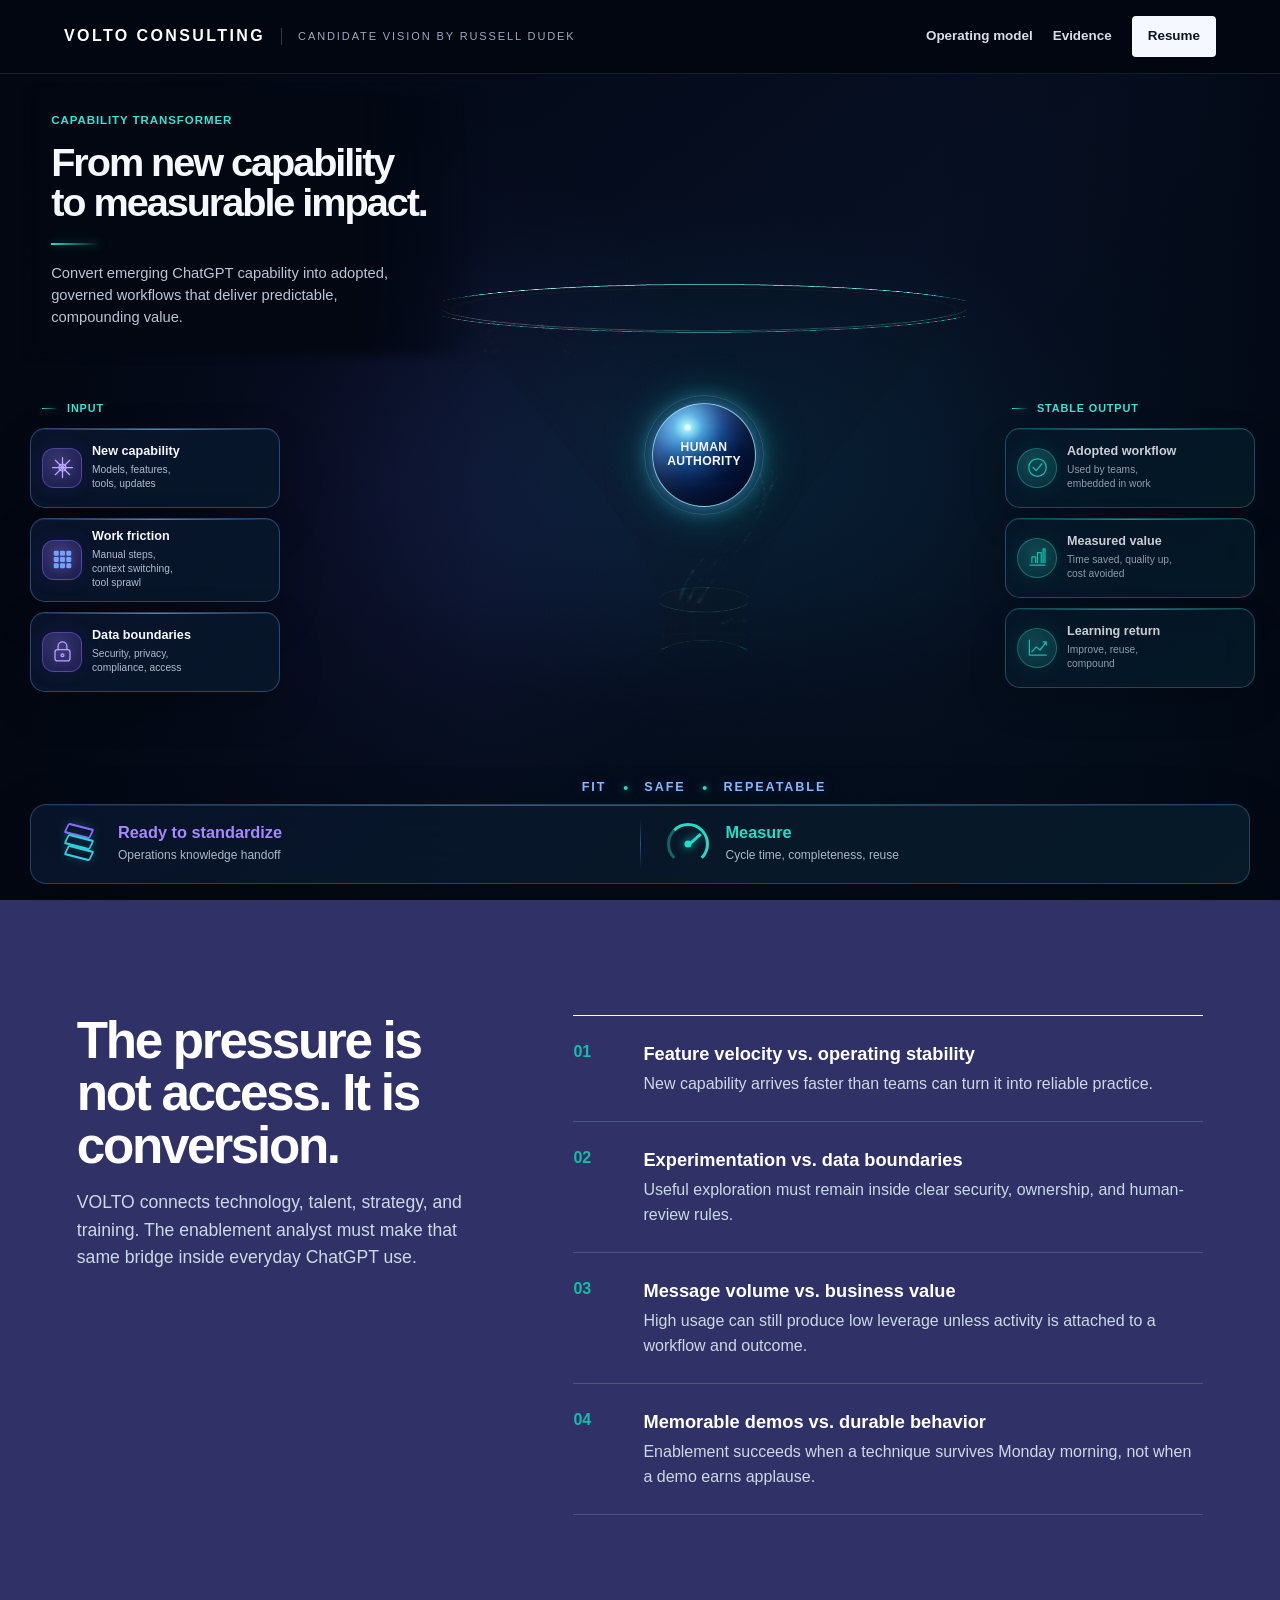
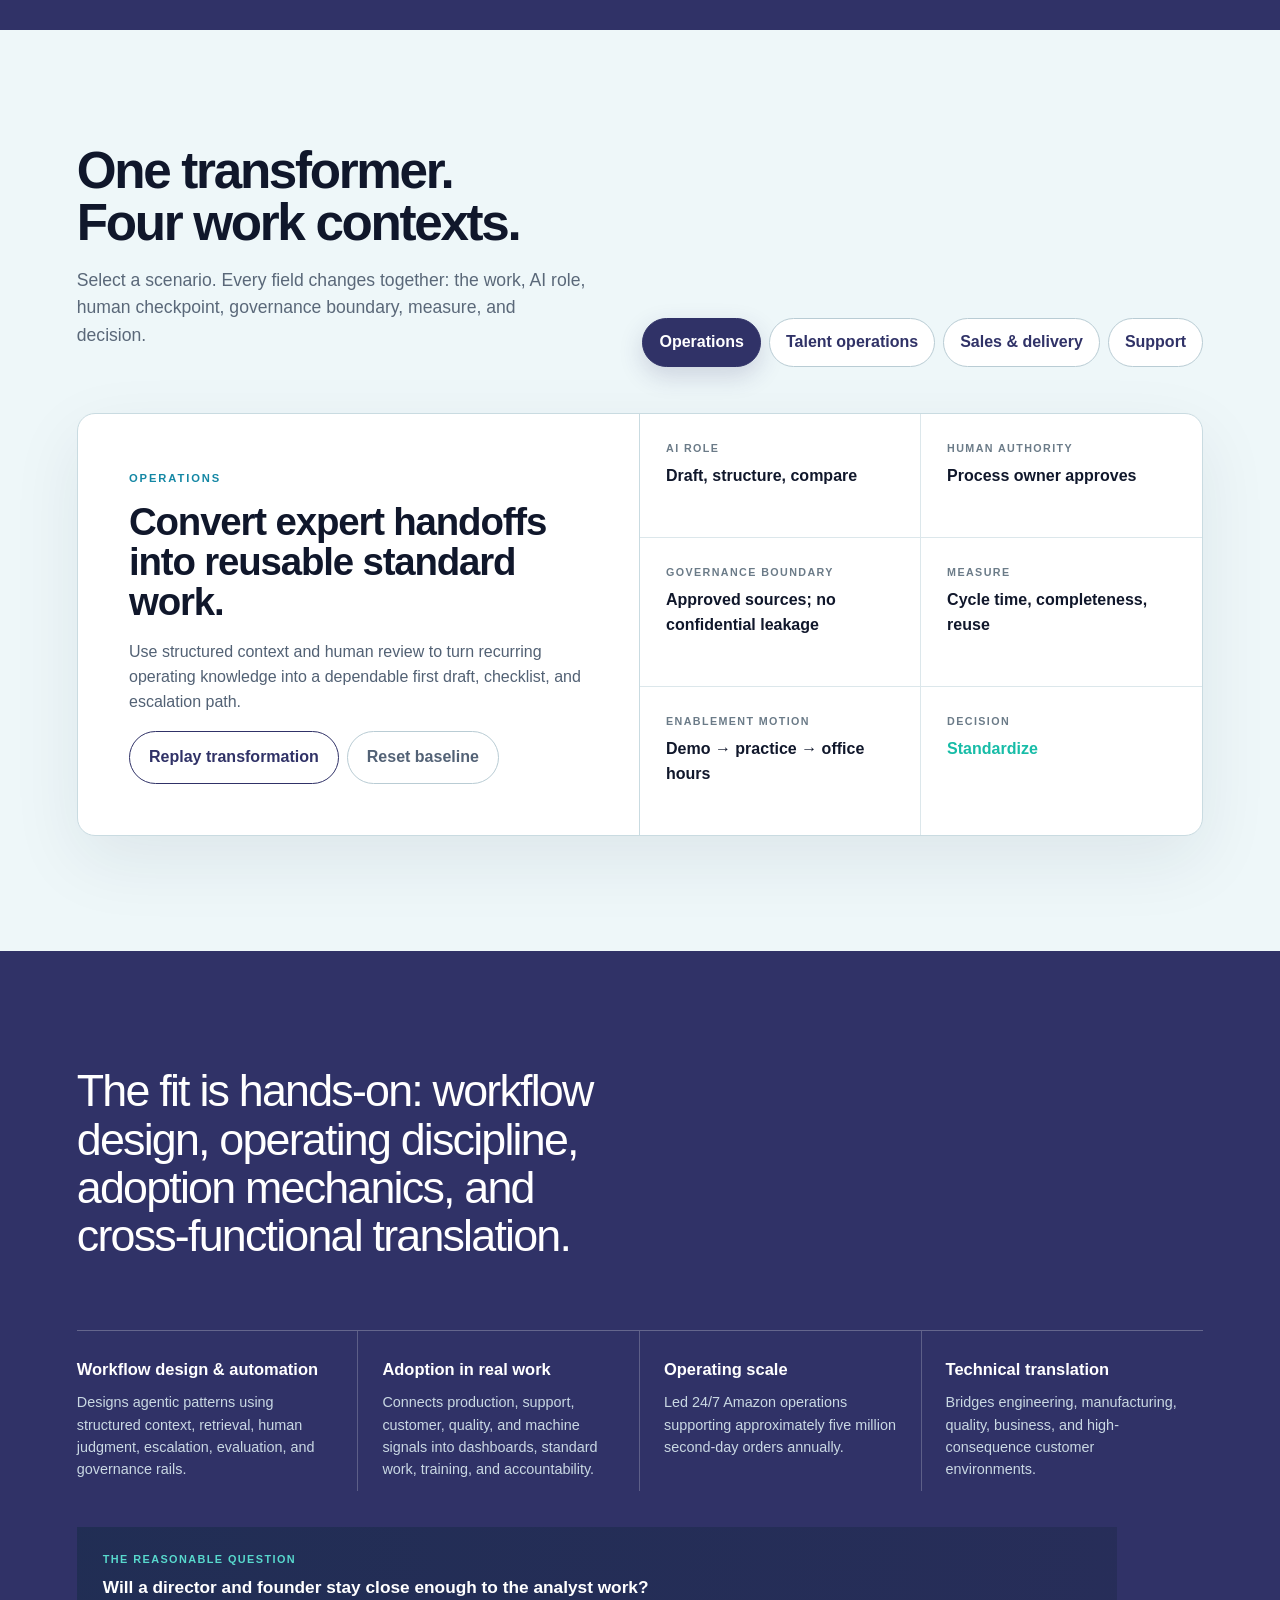
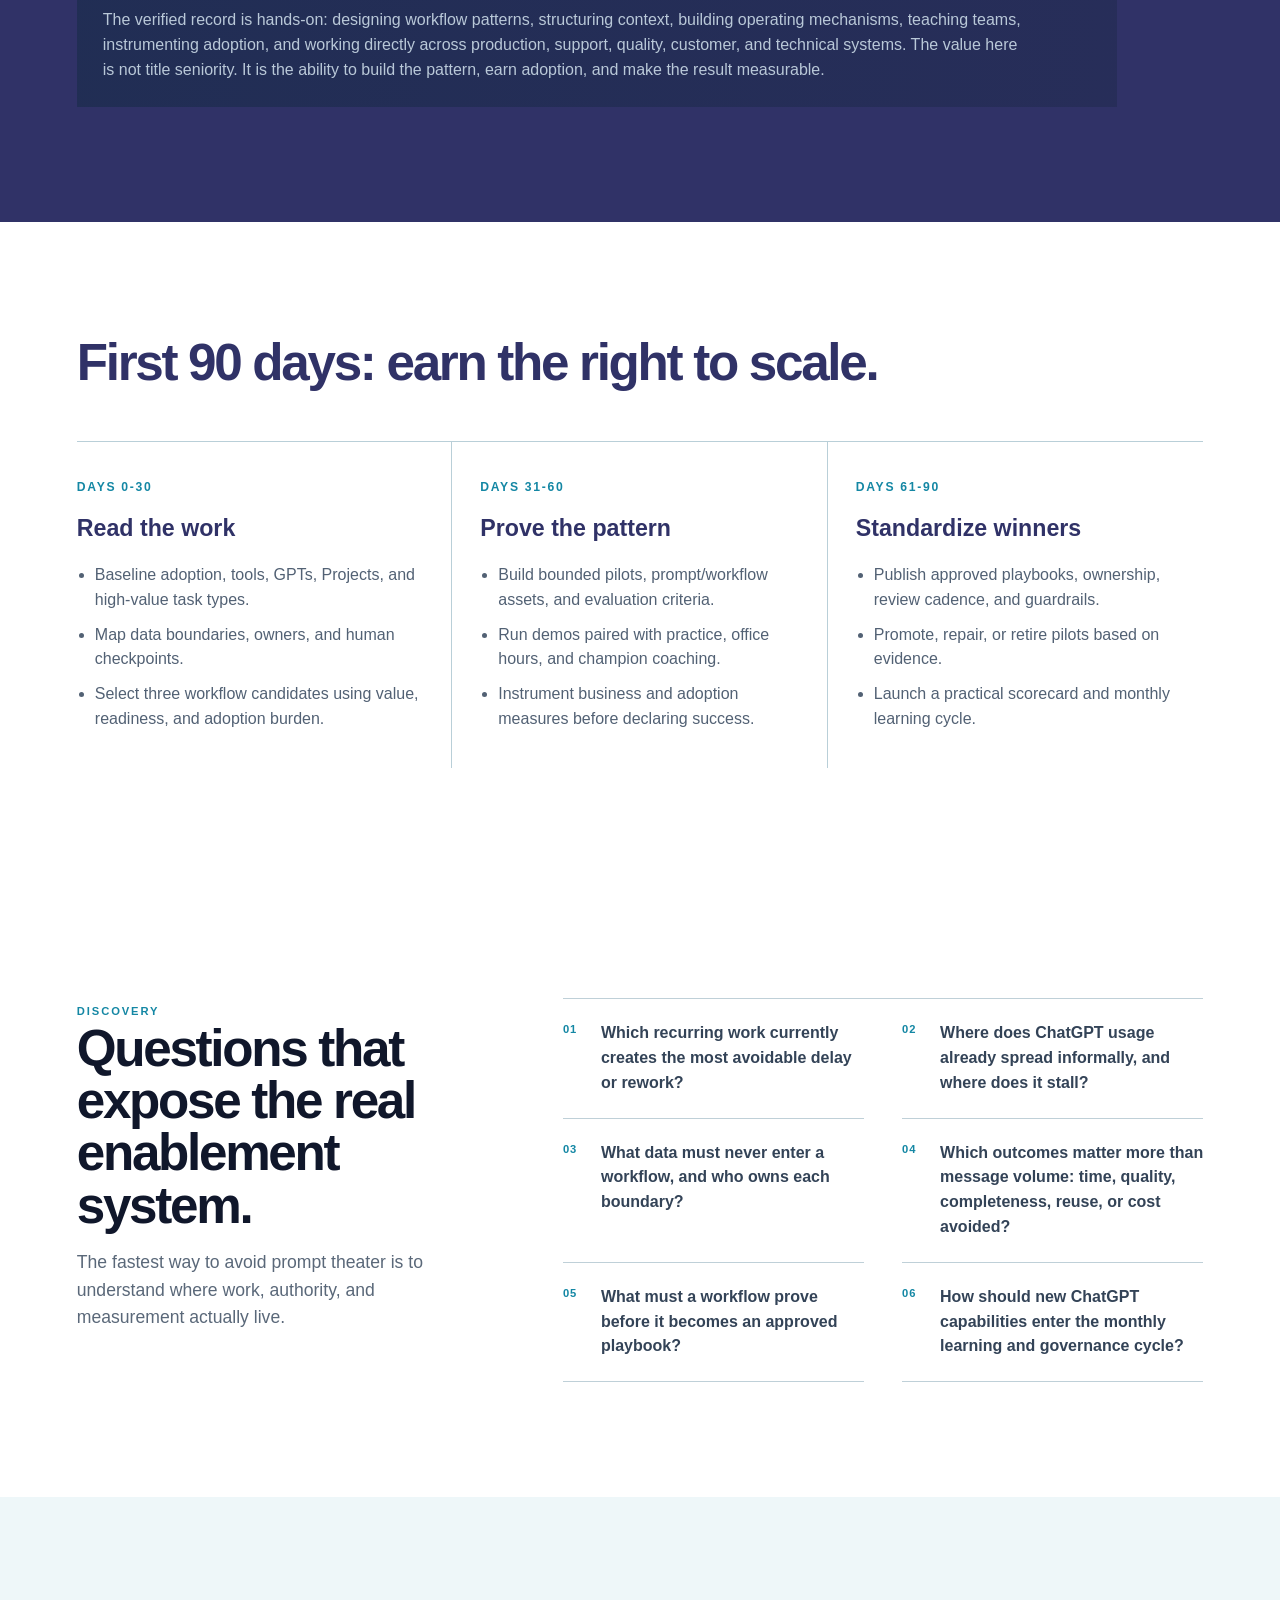
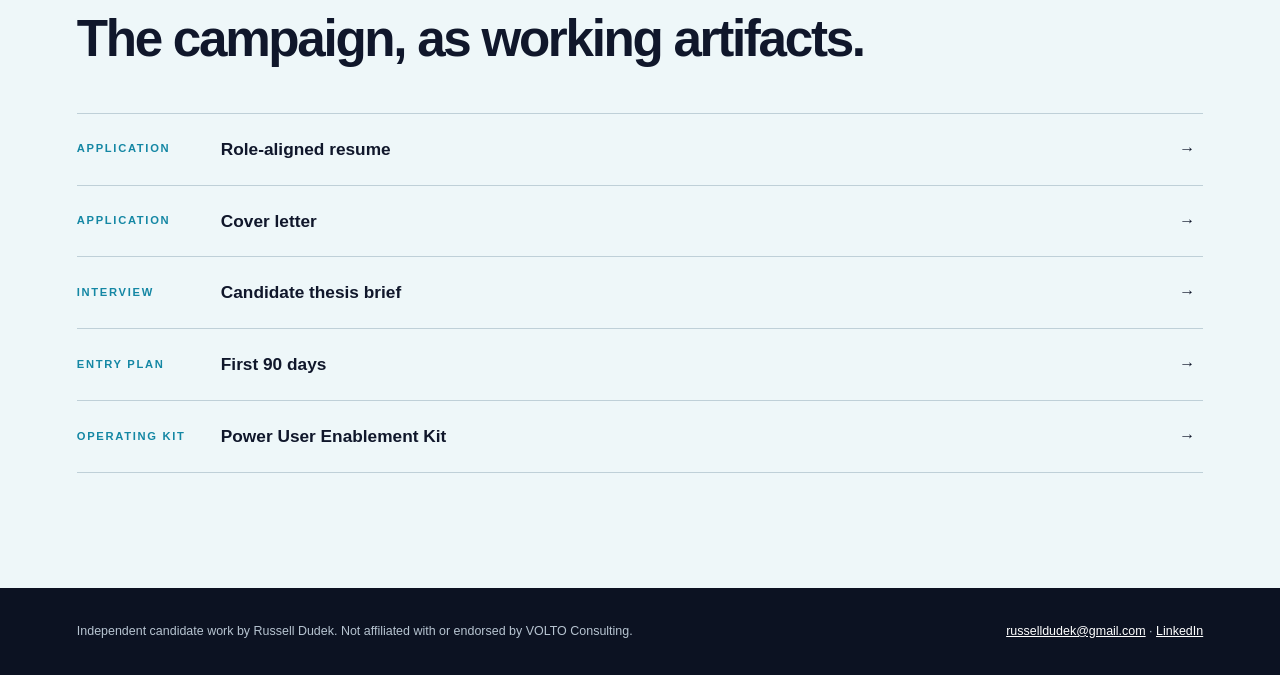
==== commit 528027cc: "Rebuild transformer as coherent single-axis geometry" ====
--- a/index.html
+++ b/index.html
@@ -6,7 +6,8 @@
   <title>VOLTO Consulting | ChatGPT Power User Enablement Analyst | Russell Dudek</title>
   <meta name="description" content="Independent candidate vision by Russell Dudek for the ChatGPT Power User Enablement Analyst role at VOLTO Consulting.">
   <link rel="stylesheet" href="styles.css">
-  <link rel="stylesheet" href="experience.css">
+  <link rel="stylesheet" href="experience-core.css">
+  <link rel="stylesheet" href="experience-responsive.css">
 </head>
 <body class="experience-home">
 <a class="skip" href="#main">Skip to content</a>
@@ -25,7 +26,6 @@
   <section class="capability-hero" id="transformer" aria-labelledby="hero-title" aria-describedby="hero-description">
     <div class="hero-noise" aria-hidden="true"></div>
     <div class="ambient-grid" aria-hidden="true"></div>
-    <canvas id="capabilityField" aria-hidden="true"></canvas>
 
     <div class="hero-copy">
       <span class="eyebrow">CAPABILITY TRANSFORMER</span>
@@ -51,14 +51,18 @@
     </div>
 
     <div class="center-stage" aria-hidden="true">
-      <div class="funnel-rim"><span></span></div>
+      <canvas id="capabilityField"></canvas>
+      <div class="semantic-funnel">
+        <div class="funnel-rim"><span></span></div>
+        <div class="funnel-shell"></div>
+        <div class="funnel-outlet"></div>
+        <div class="platform">
+          <span class="platform-ring ring-one"></span>
+          <span class="platform-ring ring-two"></span>
+          <span class="platform-ring ring-three"></span>
+        </div>
+      </div>
       <div class="authority-orb"><span>HUMAN<br>AUTHORITY</span></div>
-      <div class="platform">
-        <span class="platform-ring ring-one"></span>
-        <span class="platform-ring ring-two"></span>
-        <span class="platform-ring ring-three"></span>
-        <span class="platform-core"></span>
-      </div>
       <div class="facet-rail"><span>FIT</span><i></i><span>SAFE</span><i></i><span>REPEATABLE</span></div>
     </div>
 
@@ -183,6 +187,10 @@
 </main>
 <footer class="footer"><div class="footer-inner"><span>Independent candidate work by Russell Dudek. Not affiliated with or endorsed by VOLTO Consulting.</span><span><a href="mailto:russelldudek@gmail.com">russelldudek@gmail.com</a> · <a href="https://www.linkedin.com/in/russelldudek">LinkedIn</a></span></div></footer>
 <div class="sr-only" aria-live="polite" id="scenarioAnnouncement"></div>
+<script src="app-data.js" defer></script>
+<script src="funnel-core.js" defer></script>
+<script src="funnel-geometry.js" defer></script>
+<script src="funnel-runtime.js" defer></script>
 <script src="app.js" defer></script>
 </body>
 </html>
--- a/experience-core.css
+++ b/experience-core.css
@@ -0,0 +1,505 @@
+:root {
+  --hero-ink: #f6f8ff;
+  --hero-muted: #a9b7c9;
+  --hero-violet: #8b69ff;
+  --hero-blue: #49a8ff;
+  --hero-teal: #20dfc9;
+}
+
+.sr-only {
+  position: absolute !important;
+  width: 1px !important;
+  height: 1px !important;
+  padding: 0 !important;
+  margin: -1px !important;
+  overflow: hidden !important;
+  clip: rect(0, 0, 0, 0) !important;
+  white-space: nowrap !important;
+  border: 0 !important;
+}
+
+.experience-home {
+  background: #030814;
+}
+
+.experience-home .site-header {
+  background: rgba(2, 7, 17, 0.93);
+  border-color: rgba(147, 190, 226, 0.13);
+  color: #fff;
+  backdrop-filter: blur(26px) saturate(1.2);
+}
+
+.experience-home .brand-name { color: #fff; }
+.experience-home .brand-sub {
+  color: #9baabe;
+  border-color: rgba(255, 255, 255, 0.2);
+}
+.experience-home .nav a { color: #d5dfec; }
+.experience-home .nav .primary {
+  background: #f6f8ff;
+  color: #0b1426;
+}
+
+.capability-hero {
+  --a: #8b69ff;
+  --b: #49a8ff;
+  --c: #20dfc9;
+  position: relative;
+  isolation: isolate;
+  height: calc(100svh - 74px);
+  min-height: 720px;
+  overflow: hidden;
+  color: var(--hero-ink);
+  background:
+    radial-gradient(ellipse at 55% 47%, rgba(18, 119, 151, 0.17), transparent 42%),
+    radial-gradient(circle at 31% 49%, rgba(95, 48, 198, 0.11), transparent 35%),
+    linear-gradient(142deg, #020713 0%, #071024 49%, #03111e 100%);
+}
+
+.capability-hero::before {
+  content: "";
+  position: absolute;
+  inset: 0;
+  z-index: 2;
+  pointer-events: none;
+  background:
+    linear-gradient(90deg, rgba(2, 7, 17, 0.92) 0, rgba(2, 7, 17, 0.40) 22%, transparent 38% 72%, rgba(2, 7, 17, 0.30) 88%, rgba(2, 7, 17, 0.70) 100%),
+    linear-gradient(180deg, rgba(2, 7, 17, 0.05), transparent 62%, rgba(2, 7, 17, 0.48));
+}
+
+.hero-noise {
+  position: absolute;
+  inset: 0;
+  z-index: 3;
+  pointer-events: none;
+  opacity: 0.04;
+  mix-blend-mode: soft-light;
+  background-image: url("data:image/svg+xml,%3Csvg xmlns='http://www.w3.org/2000/svg' width='180' height='180'%3E%3Cfilter id='n'%3E%3CfeTurbulence type='fractalNoise' baseFrequency='.82' numOctaves='3' stitchTiles='stitch'/%3E%3C/filter%3E%3Crect width='100%25' height='100%25' filter='url(%23n)' opacity='.8'/%3E%3C/svg%3E");
+}
+
+.ambient-grid {
+  position: absolute;
+  inset: 0;
+  z-index: 0;
+  opacity: 0.10;
+  background-image:
+    linear-gradient(rgba(95, 154, 196, 0.05) 1px, transparent 1px),
+    linear-gradient(90deg, rgba(95, 154, 196, 0.05) 1px, transparent 1px);
+  background-size: 72px 72px;
+  mask-image: linear-gradient(to bottom, transparent 2%, #000 30%, #000 78%, transparent);
+}
+
+.hero-copy {
+  position: absolute;
+  z-index: 7;
+  left: clamp(38px, 4vw, 66px);
+  top: clamp(34px, 4.2vh, 52px);
+  width: min(430px, 31vw);
+}
+
+.hero-copy::before {
+  content: "";
+  position: absolute;
+  z-index: -1;
+  inset: -20px -42px -26px -20px;
+  background: linear-gradient(90deg, rgba(2, 7, 18, 0.98) 0 72%, rgba(2, 7, 18, 0.55) 88%, transparent);
+  filter: blur(4px);
+}
+
+.eyebrow {
+  display: block;
+  color: #35e4d6;
+  font-size: 0.72rem;
+  letter-spacing: 0.08em;
+  font-weight: 850;
+  margin-bottom: 12px;
+}
+
+.hero-copy h1 {
+  margin: 0;
+  font-size: clamp(2.65rem, 3.25vw, 3.55rem);
+  line-height: 1.02;
+  letter-spacing: -0.052em;
+  font-weight: 720;
+}
+
+.accent-rule {
+  width: 49px;
+  height: 2px;
+  margin: 20px 0 17px;
+  background: linear-gradient(90deg, var(--c), transparent);
+  box-shadow: 0 0 10px rgba(32, 223, 201, 0.38);
+}
+
+.hero-copy p {
+  margin: 0;
+  max-width: 350px;
+  color: #bac6d6;
+  font-size: clamp(0.92rem, 1vw, 1.04rem);
+  line-height: 1.52;
+}
+
+.flow-stack {
+  position: absolute;
+  z-index: 7;
+  top: clamp(330px, 42vh, 375px);
+  width: clamp(260px, 19.5vw, 306px);
+  display: grid;
+  gap: 10px;
+}
+
+.input-stack { left: clamp(38px, 4vw, 66px); }
+.output-stack { right: clamp(38px, 4vw, 66px); }
+
+.stack-label {
+  display: flex;
+  align-items: center;
+  gap: 9px;
+  margin: 0 0 1px 12px;
+  color: #38e6d7;
+  font-size: 0.68rem;
+  font-weight: 850;
+  letter-spacing: 0.08em;
+}
+
+.stack-label span {
+  width: 16px;
+  height: 1px;
+  background: linear-gradient(90deg, var(--c), transparent);
+  box-shadow: 0 0 8px rgba(32, 223, 201, 0.45);
+}
+
+.flow-card {
+  position: relative;
+  display: grid;
+  grid-template-columns: 46px 1fr;
+  gap: 13px;
+  align-items: center;
+  min-height: 80px;
+  padding: 11px 14px;
+  border: 1px solid rgba(91, 153, 218, 0.4);
+  border-radius: 15px;
+  background: linear-gradient(145deg, rgba(10, 21, 46, 0.91), rgba(7, 25, 43, 0.81));
+  box-shadow: 0 16px 42px rgba(0, 0, 0, 0.22), inset 0 1px 0 rgba(255, 255, 255, 0.04);
+  backdrop-filter: blur(18px) saturate(1.14);
+  overflow: hidden;
+  transition: border-color 0.55s ease, box-shadow 0.55s ease, transform 0.55s ease, opacity 0.55s ease;
+}
+
+.flow-card::before {
+  content: "";
+  position: absolute;
+  inset: 0 0 auto;
+  height: 1px;
+  background: linear-gradient(90deg, transparent, rgba(143, 197, 255, 0.6), transparent);
+}
+
+.flow-card strong {
+  display: block;
+  font-size: 0.88rem;
+  line-height: 1.18;
+  margin-bottom: 4px;
+  font-weight: 740;
+}
+
+.flow-card small {
+  display: block;
+  color: #aebdce;
+  font-size: 0.69rem;
+  line-height: 1.4;
+}
+
+.outcome-card {
+  border-color: rgba(44, 197, 205, 0.42);
+  background: linear-gradient(145deg, rgba(7, 25, 44, 0.91), rgba(7, 31, 43, 0.83));
+  opacity: 0.82;
+  transform: translateX(5px);
+}
+
+.outcome-card::before {
+  background: linear-gradient(90deg, transparent, rgba(70, 236, 219, 0.65), transparent);
+}
+
+.capability-hero.settled .outcome-card {
+  opacity: 1;
+  transform: none;
+  border-color: rgba(45, 225, 207, 0.55);
+  box-shadow: 0 16px 42px rgba(0, 0, 0, 0.22), inset 0 1px 0 rgba(255, 255, 255, 0.04), 0 0 28px rgba(32, 223, 201, 0.07);
+}
+
+.icon-tile {
+  width: 46px;
+  height: 46px;
+  border-radius: 12px;
+  display: grid;
+  place-items: center;
+  background: radial-gradient(circle at 38% 24%, rgba(165, 141, 255, 0.24), rgba(52, 34, 115, 0.29));
+  border: 1px solid rgba(139, 105, 255, 0.48);
+  box-shadow: inset 0 0 22px rgba(126, 91, 255, 0.13), 0 0 20px rgba(97, 68, 222, 0.12);
+}
+
+.icon-tile svg {
+  width: 28px;
+  height: 28px;
+  fill: none;
+  stroke: #b9a8ff;
+  stroke-width: 2;
+  stroke-linecap: round;
+  stroke-linejoin: round;
+  filter: drop-shadow(0 0 7px rgba(139, 105, 255, 0.62));
+}
+
+.icon-tile.grid svg { fill: #70a4ff; stroke: none; }
+.icon-tile.lock svg { fill: rgba(100, 82, 205, 0.12); }
+
+.icon-tile.outcome {
+  border-radius: 50%;
+  background: radial-gradient(circle at 38% 26%, rgba(80, 244, 226, 0.2), rgba(6, 69, 79, 0.29));
+  border-color: rgba(32, 223, 201, 0.5);
+  box-shadow: inset 0 0 22px rgba(32, 223, 201, 0.12), 0 0 20px rgba(32, 223, 201, 0.12);
+}
+
+.icon-tile.outcome svg {
+  stroke: var(--c);
+  filter: drop-shadow(0 0 7px rgba(32, 223, 201, 0.62));
+}
+
+.center-stage {
+  position: absolute;
+  z-index: 6;
+  left: 35%;
+  right: 24.5%;
+  top: 92px;
+  bottom: 102px;
+  pointer-events: none;
+}
+
+#capabilityField {
+  position: absolute;
+  inset: 0;
+  width: 100%;
+  height: 100%;
+  display: block;
+}
+
+.semantic-funnel { display: none; }
+
+.authority-orb {
+  position: absolute;
+  left: 50%;
+  top: 46%;
+  transform: translate(-50%, -50%);
+  width: 112px;
+  height: 112px;
+  border-radius: 50%;
+  display: grid;
+  place-items: center;
+  text-align: center;
+  background: radial-gradient(circle at 34% 23%, #efffff 0 2%, #9af0ff 4%, #4faee9 14%, #2263b6 33%, #102f67 58%, #07152f 78%);
+  border: 1px solid rgba(163, 239, 255, 0.76);
+  box-shadow: inset -20px -24px 38px rgba(1, 10, 38, 0.82), inset 10px 10px 22px rgba(255, 255, 255, 0.18), 0 0 21px rgba(81, 191, 255, 0.6), 0 0 58px rgba(42, 224, 210, 0.17);
+}
+
+.authority-orb::before {
+  content: "";
+  position: absolute;
+  inset: -9px;
+  border-radius: 50%;
+  border: 1px solid rgba(99, 223, 222, 0.2);
+  box-shadow: 0 0 34px rgba(35, 220, 203, 0.15);
+}
+
+.authority-orb span {
+  position: relative;
+  z-index: 1;
+  font-size: 0.82rem;
+  line-height: 1.14;
+  letter-spacing: 0.025em;
+  font-weight: 850;
+  text-shadow: 0 2px 15px rgba(0, 0, 0, 0.52);
+}
+
+.facet-rail {
+  position: absolute;
+  left: 50%;
+  bottom: -2px;
+  transform: translateX(-50%);
+  display: flex;
+  align-items: center;
+  gap: 17px;
+  color: #8dbaff;
+  font-size: 0.79rem;
+  font-weight: 780;
+  letter-spacing: 0.15em;
+  white-space: nowrap;
+  text-shadow: 0 0 13px rgba(65, 157, 255, 0.27);
+}
+
+.facet-rail i {
+  width: 4px;
+  height: 4px;
+  border-radius: 50%;
+  background: var(--c);
+  box-shadow: 0 0 9px rgba(32, 223, 201, 0.75);
+}
+
+.summary-bar {
+  position: absolute;
+  z-index: 8;
+  left: clamp(38px, 4vw, 66px);
+  right: clamp(38px, 4vw, 66px);
+  bottom: 16px;
+  min-height: 80px;
+  display: grid;
+  grid-template-columns: 1fr 1px 1fr;
+  gap: 26px;
+  align-items: center;
+  padding: 12px 26px;
+  border: 1px solid rgba(92, 154, 207, 0.34);
+  border-radius: 16px;
+  background: linear-gradient(145deg, rgba(8, 20, 42, 0.95), rgba(7, 29, 43, 0.85));
+  box-shadow: 0 21px 58px rgba(0, 0, 0, 0.23), inset 0 1px 0 rgba(255, 255, 255, 0.04);
+  backdrop-filter: blur(20px) saturate(1.15);
+}
+
+.summary-bar::before {
+  content: "";
+  position: absolute;
+  left: 24px;
+  right: 24px;
+  top: 0;
+  height: 1px;
+  background: linear-gradient(90deg, transparent, rgba(99, 181, 238, 0.4), rgba(49, 225, 208, 0.3), transparent);
+}
+
+.summary-item { display: flex; align-items: center; gap: 17px; }
+.summary-item strong {
+  display: block;
+  color: #a788ff;
+  font-size: 1.02rem;
+  font-weight: 760;
+  line-height: 1.18;
+  margin-bottom: 4px;
+}
+.summary-item small { display: block; color: #aab8c8; font-size: 0.75rem; }
+.summary-item.measure strong { color: var(--c); }
+.summary-separator {
+  width: 1px;
+  height: 48px;
+  background: linear-gradient(to bottom, transparent, rgba(101, 164, 211, 0.44), transparent);
+}
+.summary-symbol { width: 44px; height: 44px; position: relative; flex: none; }
+.summary-symbol.layers span {
+  position: absolute;
+  left: 7px;
+  width: 30px;
+  height: 10px;
+  border: 2px solid #2fd0df;
+  transform: skewY(-18deg) rotate(30deg);
+  border-radius: 2px;
+  box-shadow: 0 0 10px rgba(48, 206, 221, 0.23);
+}
+.summary-symbol.layers span:nth-child(1) { top: 4px; border-color: var(--a); }
+.summary-symbol.layers span:nth-child(2) { top: 15px; }
+.summary-symbol.layers span:nth-child(3) { top: 26px; }
+.summary-symbol.gauge {
+  width: 42px;
+  height: 42px;
+  border: 3px solid var(--c);
+  border-bottom-color: transparent;
+  border-left-color: rgba(32, 223, 201, 0.4);
+  border-radius: 50%;
+}
+.summary-symbol.gauge::before {
+  content: "";
+  position: absolute;
+  left: 50%;
+  top: 50%;
+  width: 17px;
+  height: 3px;
+  background: var(--c);
+  transform-origin: left center;
+  transform: rotate(-42deg);
+  box-shadow: 0 0 9px rgba(32, 223, 201, 0.62);
+}
+.summary-symbol.gauge i {
+  position: absolute;
+  left: 50%;
+  top: 50%;
+  width: 7px;
+  height: 7px;
+  border-radius: 50%;
+  background: var(--c);
+  transform: translate(-50%, -50%);
+  box-shadow: 0 0 10px rgba(32, 223, 201, 0.78);
+}
+
+.transfer-note {
+  margin-top: 36px;
+  padding: 24px 26px;
+  border-left: 3px solid var(--c);
+  background: linear-gradient(90deg, rgba(27, 44, 77, 0.72), rgba(16, 34, 53, 0.28));
+  max-width: 1040px;
+}
+.transfer-note span {
+  display: block;
+  color: #58d9cd;
+  font-size: 0.68rem;
+  letter-spacing: 0.13em;
+  font-weight: 900;
+  margin-bottom: 9px;
+}
+.transfer-note strong {
+  display: block;
+  color: #fff;
+  font-size: 1.08rem;
+  line-height: 1.3;
+  margin-bottom: 8px;
+}
+.transfer-note p {
+  margin: 0;
+  color: #b9c8d8;
+  max-width: 920px;
+  line-height: 1.58;
+}
+
+.experience-home #plan {
+  background: #fff;
+  color: var(--volto-navy);
+}
+
+.question-section { background: #fff; }
+.question-wrap {
+  max-width: 1320px;
+  margin: 0 auto;
+  display: grid;
+  grid-template-columns: 0.78fr 1.22fr;
+  gap: clamp(36px, 6vw, 96px);
+}
+.executive-questions {
+  counter-reset: q;
+  display: grid;
+  grid-template-columns: 1fr 1fr;
+  gap: 0 38px;
+  margin: 0;
+  padding: 0;
+  list-style: none;
+  border-top: 1px solid #bfd0d8;
+}
+.executive-questions li {
+  counter-increment: q;
+  position: relative;
+  padding: 22px 0 22px 38px;
+  border-bottom: 1px solid #bfd0d8;
+  color: #334357;
+  font-weight: 700;
+}
+.executive-questions li::before {
+  content: counter(q, decimal-leading-zero);
+  position: absolute;
+  left: 0;
+  color: var(--volto-blue);
+  font-size: 0.7rem;
+  letter-spacing: 0.08em;
+  font-weight: 900;
+}
--- a/experience-responsive.css
+++ b/experience-responsive.css
@@ -0,0 +1,208 @@
+@media (max-width: 1320px) {
+  .hero-copy { width: min(390px, 32vw); }
+  .hero-copy h1 { font-size: clamp(2.4rem, 3.1vw, 3.15rem); }
+  .flow-stack { width: 250px; top: 326px; }
+  .input-stack { left: 30px; }
+  .output-stack { right: 30px; }
+  .center-stage { left: 34.5%; right: 24.5%; top: 90px; bottom: 104px; }
+  .summary-bar { left: 30px; right: 30px; }
+  .flow-card { grid-template-columns: 40px 1fr; gap: 10px; padding: 10px 11px; }
+  .icon-tile { width: 40px; height: 40px; }
+  .icon-tile svg { width: 25px; height: 25px; }
+  .flow-card strong { font-size: 0.79rem; }
+  .flow-card small { font-size: 0.64rem; }
+  .authority-orb { width: 104px; height: 104px; }
+  .authority-orb span { font-size: 0.76rem; }
+}
+
+@media (max-width: 980px) {
+  .capability-hero {
+    height: auto;
+    min-height: 0;
+    padding: 36px 22px 28px;
+    display: flex;
+    flex-direction: column;
+  }
+  .hero-copy {
+    position: relative;
+    left: auto;
+    top: auto;
+    width: 100%;
+    max-width: 680px;
+  }
+  .hero-copy::before {
+    inset: -20px;
+    background: linear-gradient(90deg, rgba(2, 7, 18, 0.95), rgba(2, 7, 18, 0.35), transparent);
+  }
+  .hero-copy h1 { font-size: clamp(2.55rem, 7vw, 4rem); }
+  .flow-stack {
+    position: relative;
+    top: auto;
+    left: auto;
+    right: auto;
+    width: 100%;
+    margin-top: 30px;
+    grid-template-columns: repeat(3, 1fr);
+    gap: 9px;
+  }
+  .output-stack { margin-top: 22px; }
+  .stack-label { grid-column: 1 / -1; margin-left: 2px; }
+  .flow-card { min-height: 88px; }
+  .center-stage {
+    position: relative;
+    left: auto;
+    right: auto;
+    top: auto;
+    bottom: auto;
+    width: 100%;
+    height: 390px;
+    margin-top: 12px;
+    order: 3;
+  }
+  .input-stack { order: 2; }
+  .output-stack { order: 4; }
+  .summary-bar {
+    position: relative;
+    left: auto;
+    right: auto;
+    bottom: auto;
+    width: 100%;
+    margin-top: 22px;
+    grid-template-columns: 1fr;
+    gap: 12px;
+    padding: 16px;
+    order: 5;
+  }
+  .summary-separator { display: none; }
+  #capabilityField { display: none !important; }
+  .semantic-funnel {
+    display: block;
+    position: absolute;
+    inset: 10px 0 34px;
+  }
+  .funnel-rim {
+    position: absolute;
+    left: 50%;
+    top: 0;
+    width: min(82vw, 560px);
+    height: 82px;
+    transform: translateX(-50%);
+    border-radius: 50%;
+    border: 2px solid var(--c);
+    box-shadow: 0 0 24px rgba(32, 223, 201, 0.35), inset 0 0 24px rgba(73, 168, 255, 0.18);
+  }
+  .funnel-rim span {
+    position: absolute;
+    inset: 13px 22px;
+    border-radius: 50%;
+    border: 1px solid rgba(120, 198, 255, 0.24);
+  }
+  .funnel-shell {
+    position: absolute;
+    left: 50%;
+    top: 36px;
+    width: min(74vw, 500px);
+    height: 245px;
+    transform: translateX(-50%);
+    clip-path: polygon(0 0, 100% 0, 58% 86%, 55% 100%, 45% 100%, 42% 86%);
+    background:
+      repeating-linear-gradient(90deg, rgba(112, 96, 255, 0.15) 0 1px, transparent 1px 30px),
+      repeating-linear-gradient(0deg, rgba(45, 219, 205, 0.13) 0 1px, transparent 1px 26px),
+      linear-gradient(90deg, rgba(119, 76, 255, 0.18), rgba(31, 226, 207, 0.18));
+    border-bottom: 1px solid var(--c);
+    filter: drop-shadow(0 0 16px rgba(75, 92, 255, 0.28));
+  }
+  .funnel-outlet {
+    position: absolute;
+    left: 50%;
+    top: 275px;
+    width: 48px;
+    height: 42px;
+    transform: translateX(-50%);
+    background: linear-gradient(90deg, rgba(72, 178, 255, 0.06), rgba(36, 222, 205, 0.28), rgba(72, 178, 255, 0.06));
+    clip-path: polygon(18% 0, 82% 0, 100% 100%, 0 100%);
+  }
+  .platform {
+    position: absolute;
+    left: 50%;
+    bottom: 0;
+    width: min(64vw, 420px);
+    height: 76px;
+    transform: translateX(-50%);
+  }
+  .platform::before {
+    content: "";
+    position: absolute;
+    inset: 18px 0 4px;
+    border-radius: 50%;
+    border: 1px solid rgba(86, 153, 255, 0.28);
+    box-shadow: 0 0 26px rgba(32, 223, 201, 0.18);
+  }
+  .platform-ring {
+    position: absolute;
+    left: 50%;
+    top: 50%;
+    border-radius: 50%;
+    transform: translate(-50%, -50%);
+    border: 1px solid rgba(60, 201, 218, 0.48);
+  }
+  .ring-one { width: 100%; height: 68%; }
+  .ring-two { width: 70%; height: 46%; }
+  .ring-three { width: 38%; height: 26%; border-width: 2px; }
+  .authority-orb { top: 46%; }
+  .facet-rail { bottom: -1px; }
+  .question-wrap { grid-template-columns: 1fr; }
+  .executive-questions { margin-top: 24px; }
+}
+
+@media (max-width: 680px) {
+  .experience-home .site-header { height: 66px; }
+  .experience-home .brand-sub { display: none; }
+  .experience-home .nav a:not(.primary) { display: none; }
+  .capability-hero { padding: 30px 16px 24px; }
+  .hero-copy h1 { font-size: 2.55rem; }
+  .hero-copy p { font-size: 0.92rem; }
+  .flow-stack { grid-template-columns: 1fr; }
+  .flow-card { min-height: 76px; }
+  .center-stage { height: 330px; }
+  .semantic-funnel { inset: 6px 0 30px; }
+  .funnel-shell { height: 205px; }
+  .funnel-outlet { top: 235px; }
+  .authority-orb { width: 96px; height: 96px; }
+  .authority-orb span { font-size: 0.72rem; }
+  .facet-rail { font-size: 0.61rem; letter-spacing: 0.1em; gap: 9px; }
+  .summary-bar { margin-top: 18px; }
+  .summary-item small { line-height: 1.35; }
+  .executive-questions { grid-template-columns: 1fr; }
+}
+
+@media (max-width: 360px) {
+  .hero-copy h1 { font-size: 2.25rem; }
+  .flow-card small { font-size: 0.67rem; }
+  .summary-bar { padding: 14px; }
+  .summary-item strong { font-size: 0.9rem; }
+  .summary-item small { font-size: 0.69rem; }
+  .facet-rail { font-size: 0.55rem; gap: 7px; }
+}
+
+@media (prefers-reduced-motion: reduce) {
+  .flow-card,
+  .authority-orb { transition: none !important; }
+}
+
+.experience-home .lab-stage {
+  border-radius: 18px;
+  overflow: hidden;
+  box-shadow: 0 24px 70px rgba(20, 44, 66, 0.08);
+}
+.experience-home .scenario-tabs button {
+  border-radius: 999px;
+  padding: 11px 16px;
+  transition: transform 0.2s ease, box-shadow 0.2s ease, background 0.2s ease;
+}
+.experience-home .scenario-tabs button:hover { transform: translateY(-1px); }
+.experience-home .scenario-tabs button[aria-pressed="true"] { box-shadow: 0 9px 24px rgba(48, 50, 103, 0.18); }
+.simulation-actions { display: flex; gap: 8px; flex-wrap: wrap; margin-top: 14px; }
+.experience-home #replay,
+.experience-home #resetScenario { border-radius: 999px; margin: 0; }
+.experience-home #resetScenario.quiet { border-color: #b9ccd4; color: #536276; }
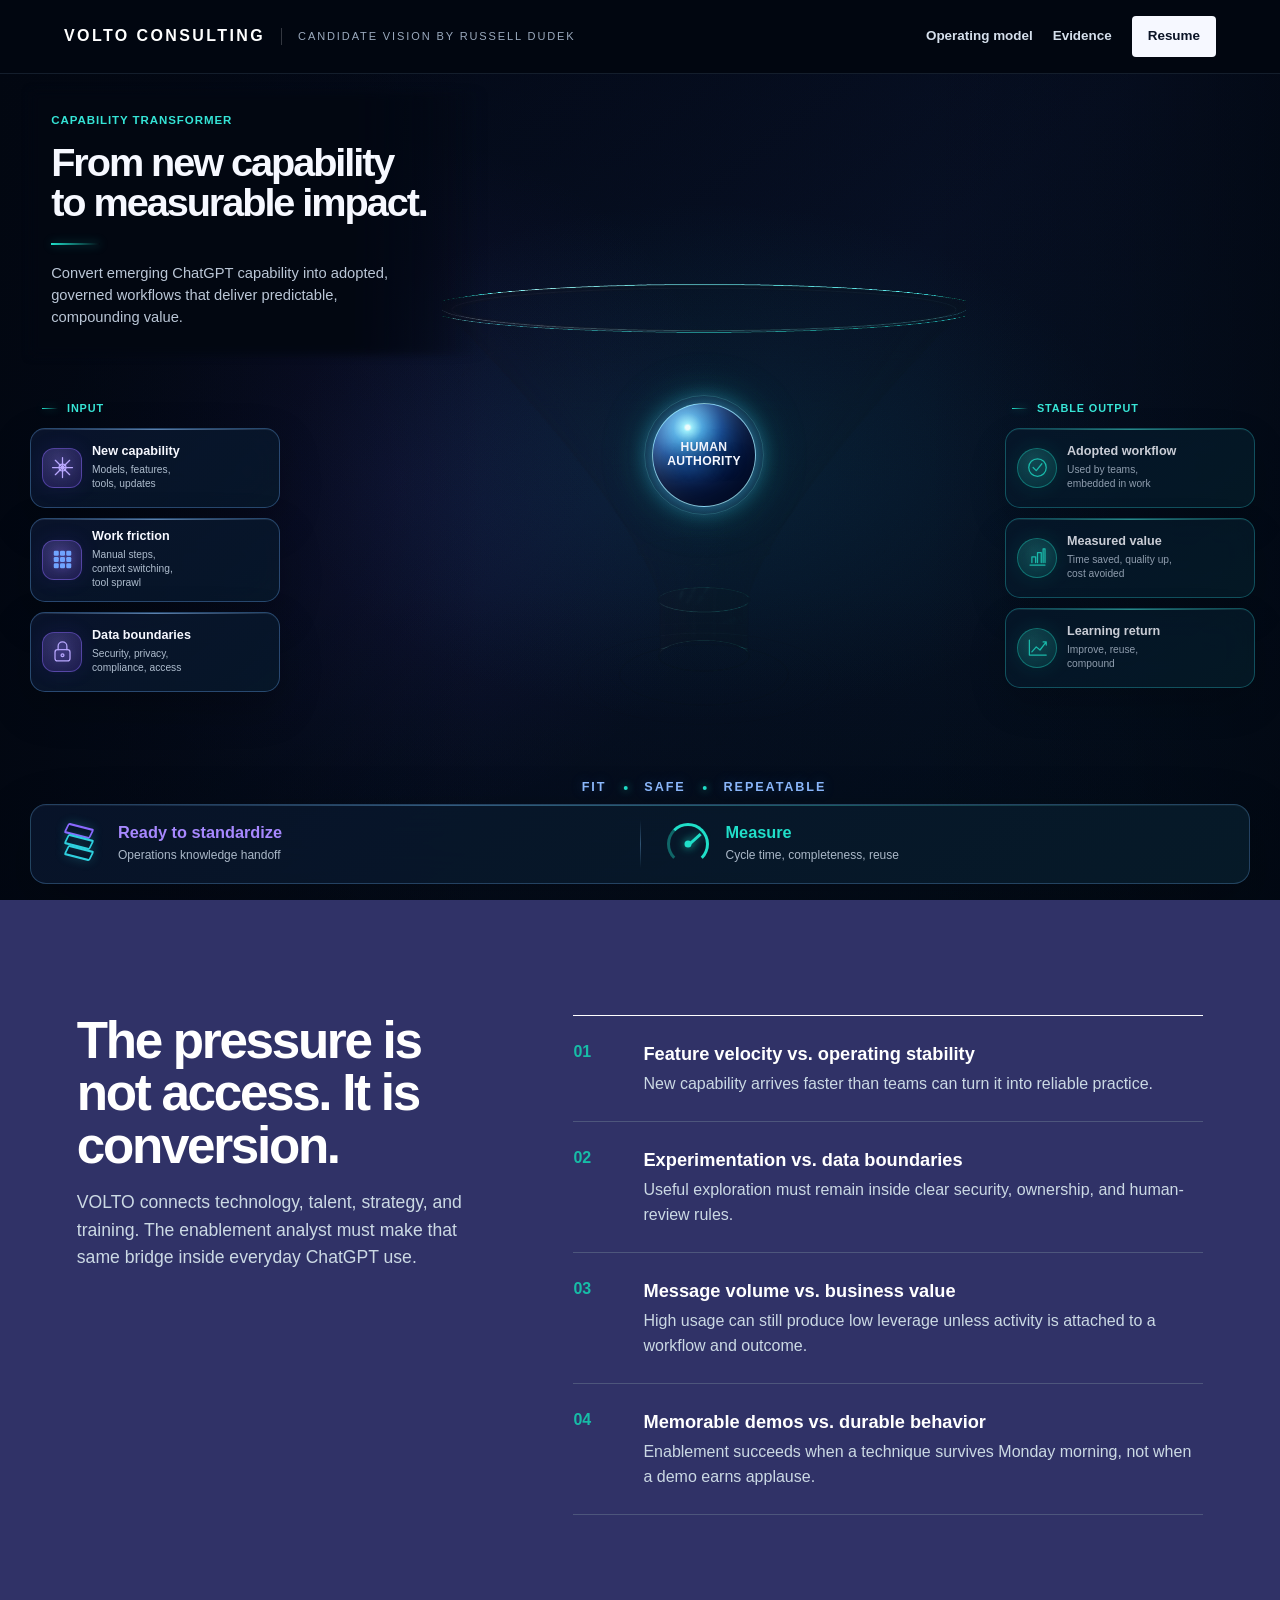
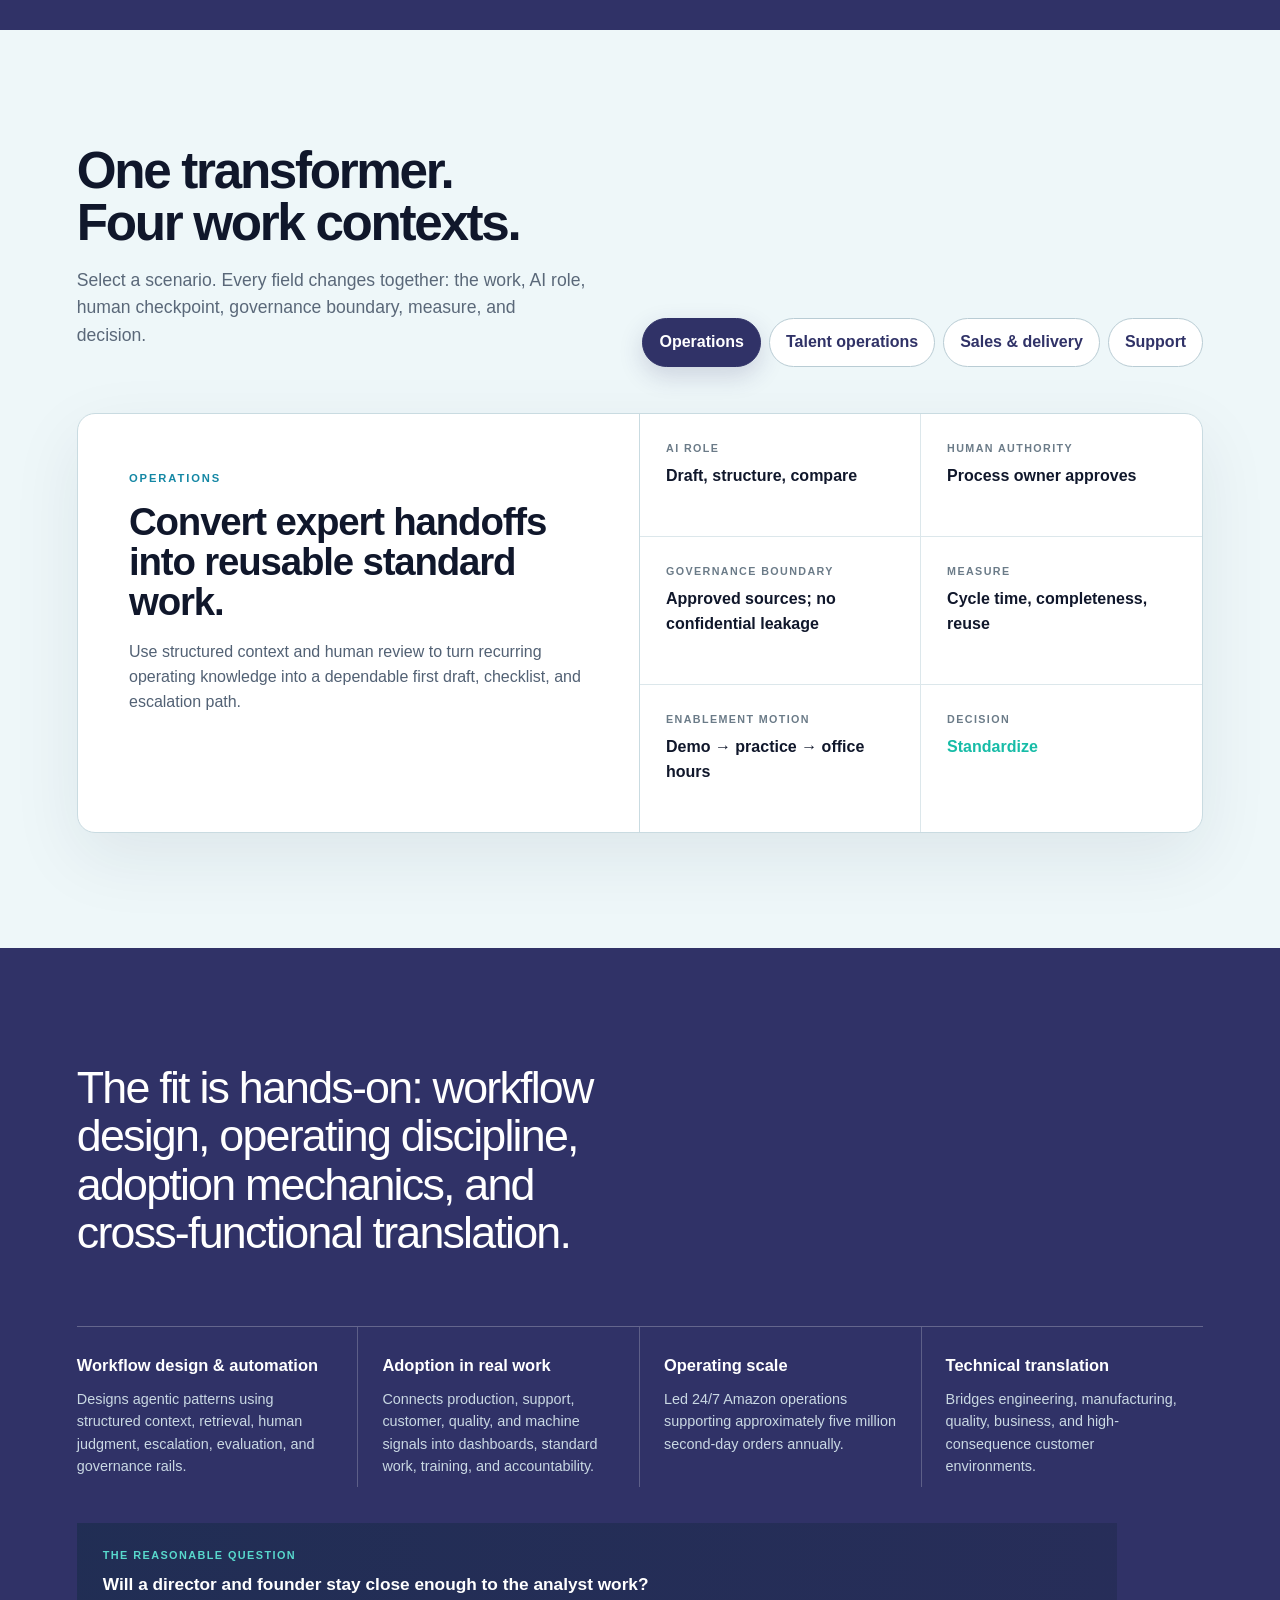
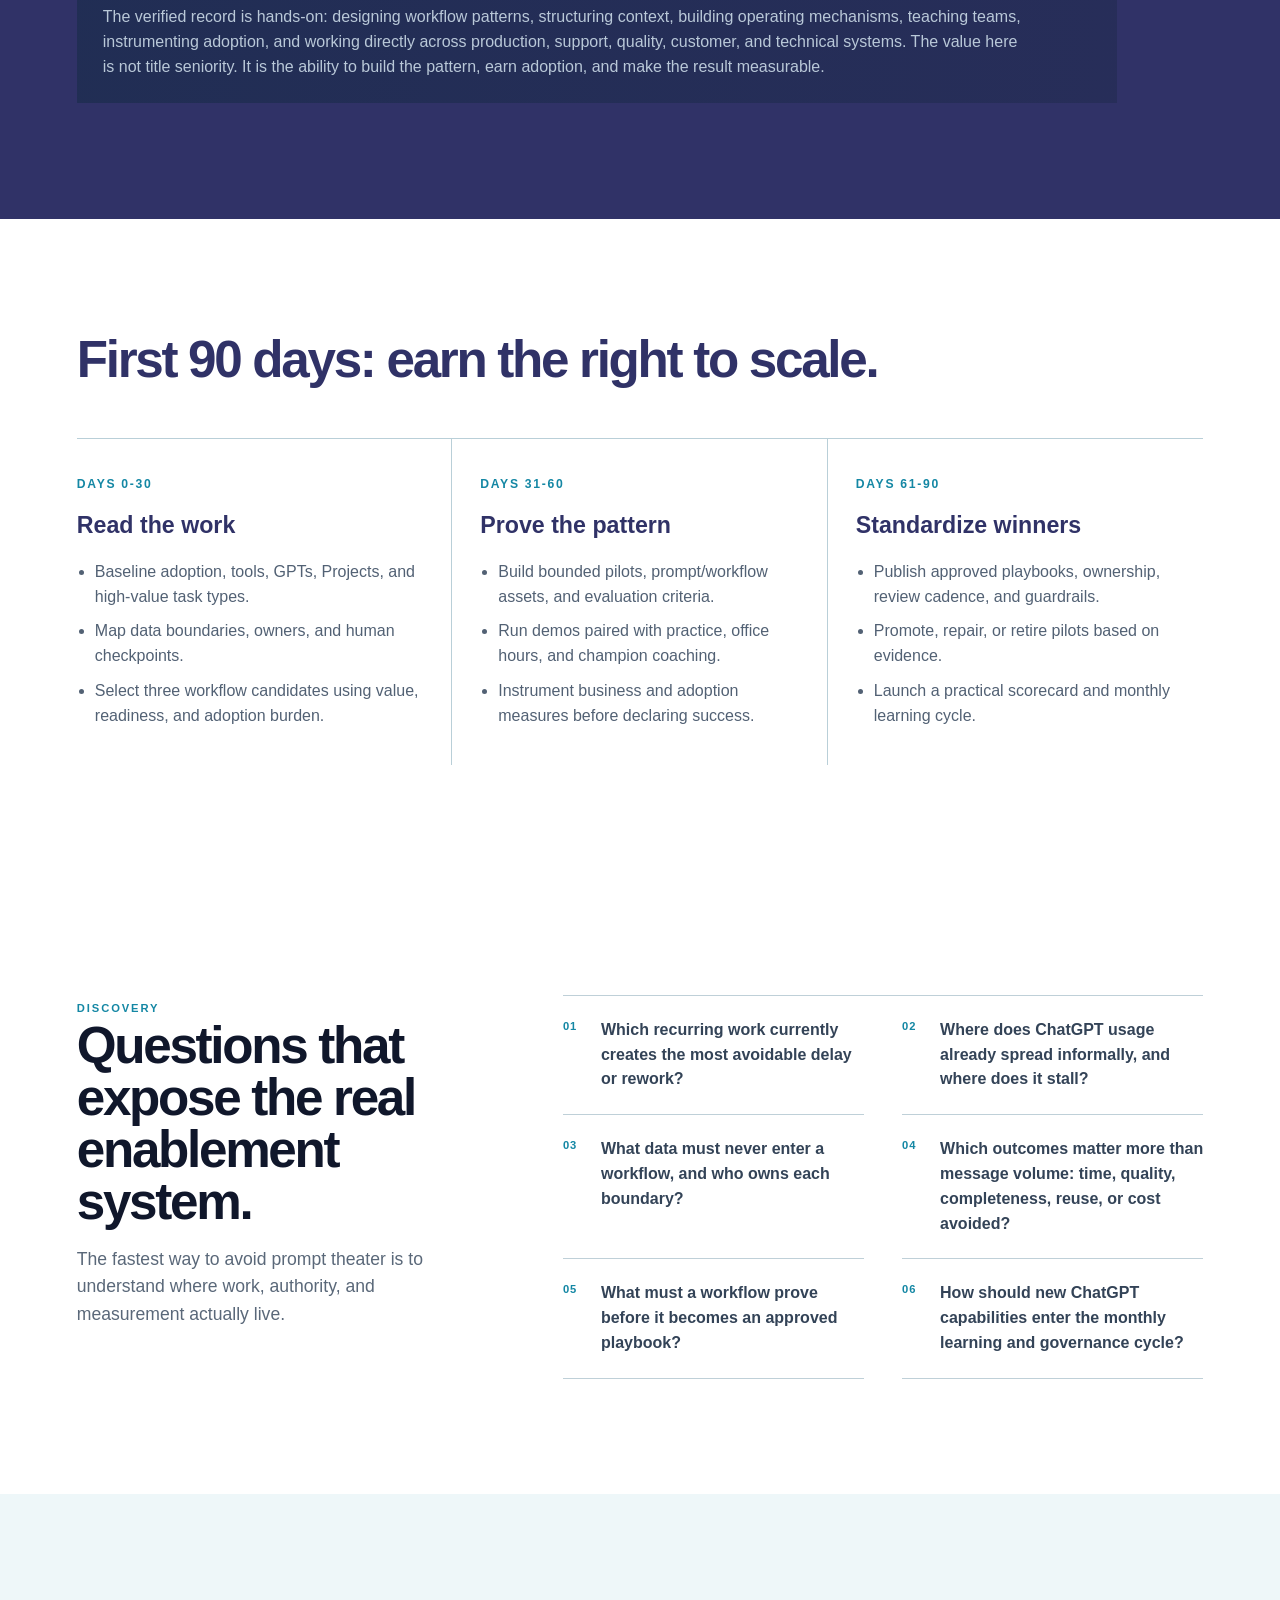
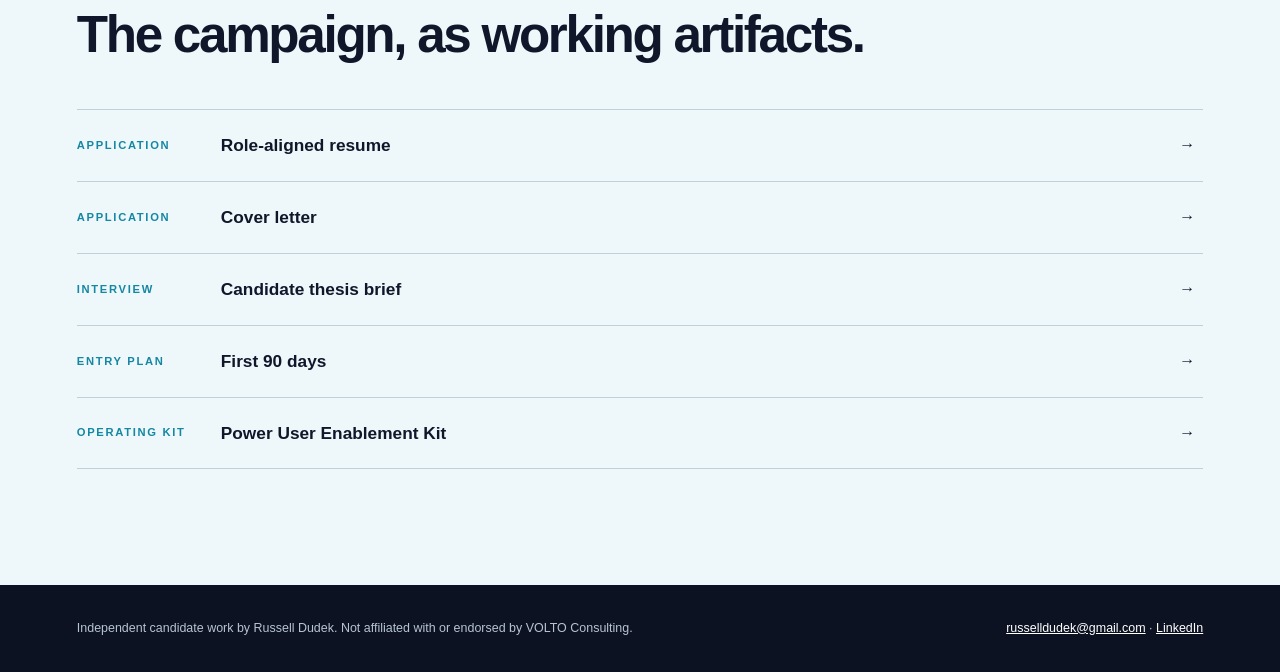
==== commit bfc4d40e: "Remove redundant transformer controls" ====
--- a/index.html
+++ b/index.html
@@ -120,7 +120,6 @@
           <span class="scenario-label" id="scenarioLabel">OPERATIONS</span>
           <h3 id="scenarioTitle">Convert expert handoffs into reusable standard work.</h3>
           <p id="scenarioNarrative">Use structured context and human review to turn recurring operating knowledge into a dependable first draft, checklist, and escalation path.</p>
-          <div class="simulation-actions"><button class="button secondary" id="replay" type="button">Replay transformation</button><button class="button secondary quiet" id="resetScenario" type="button">Reset baseline</button></div>
         </div>
         <div class="state-stack">
           <div class="state"><span>AI role</span><strong id="aiRole">Draft, structure, compare</strong></div>
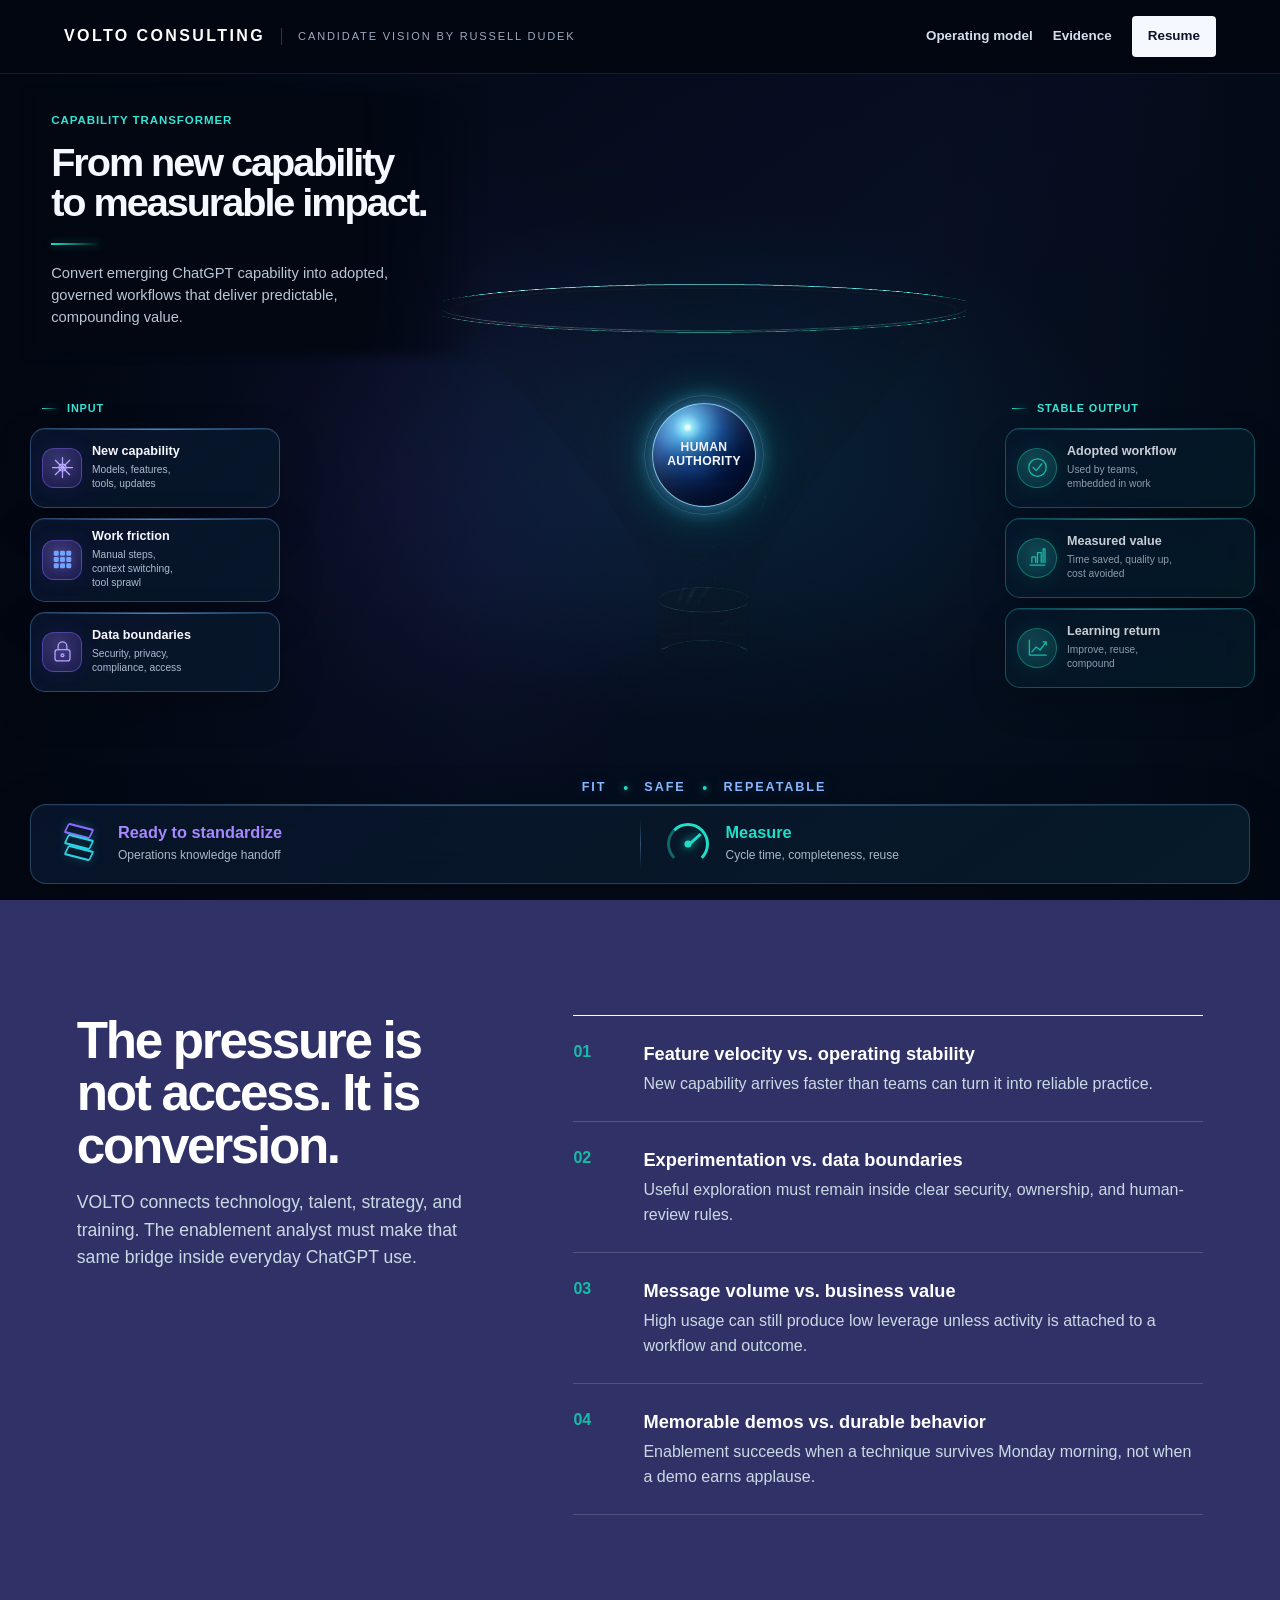
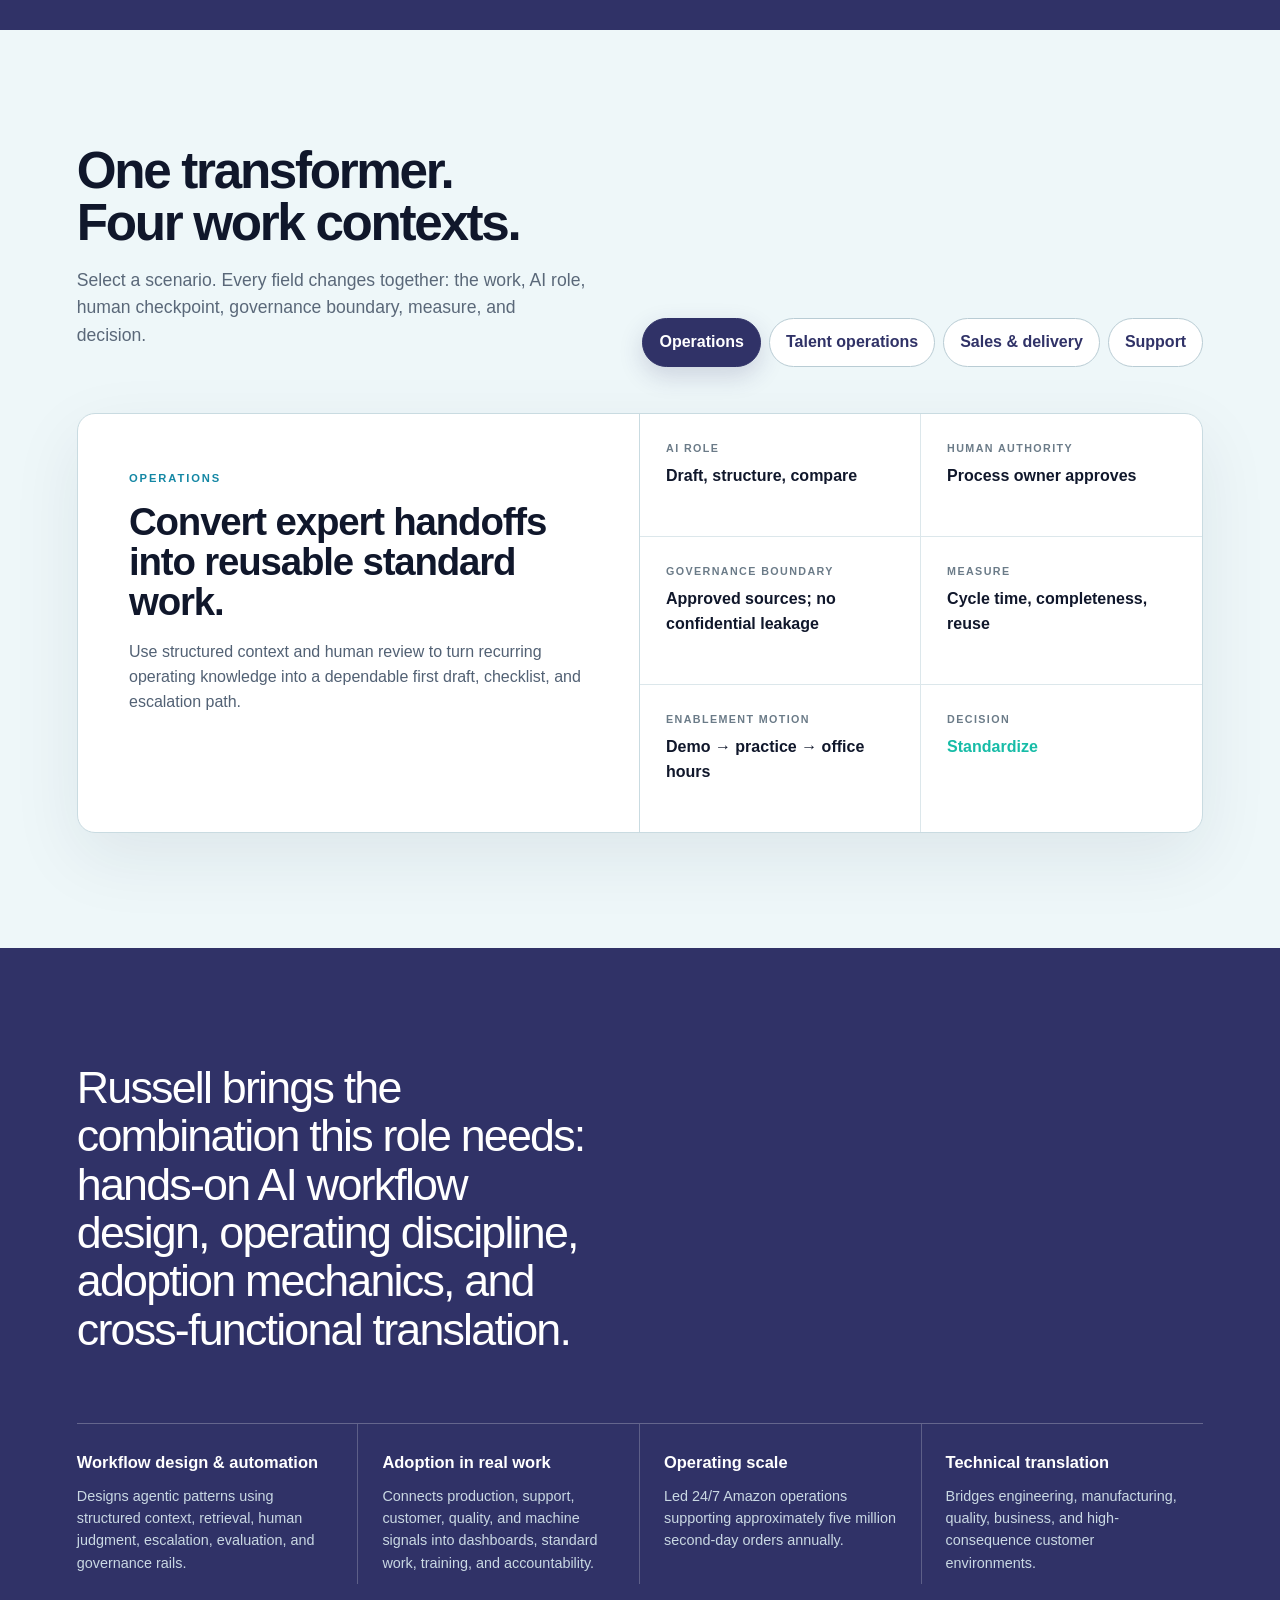
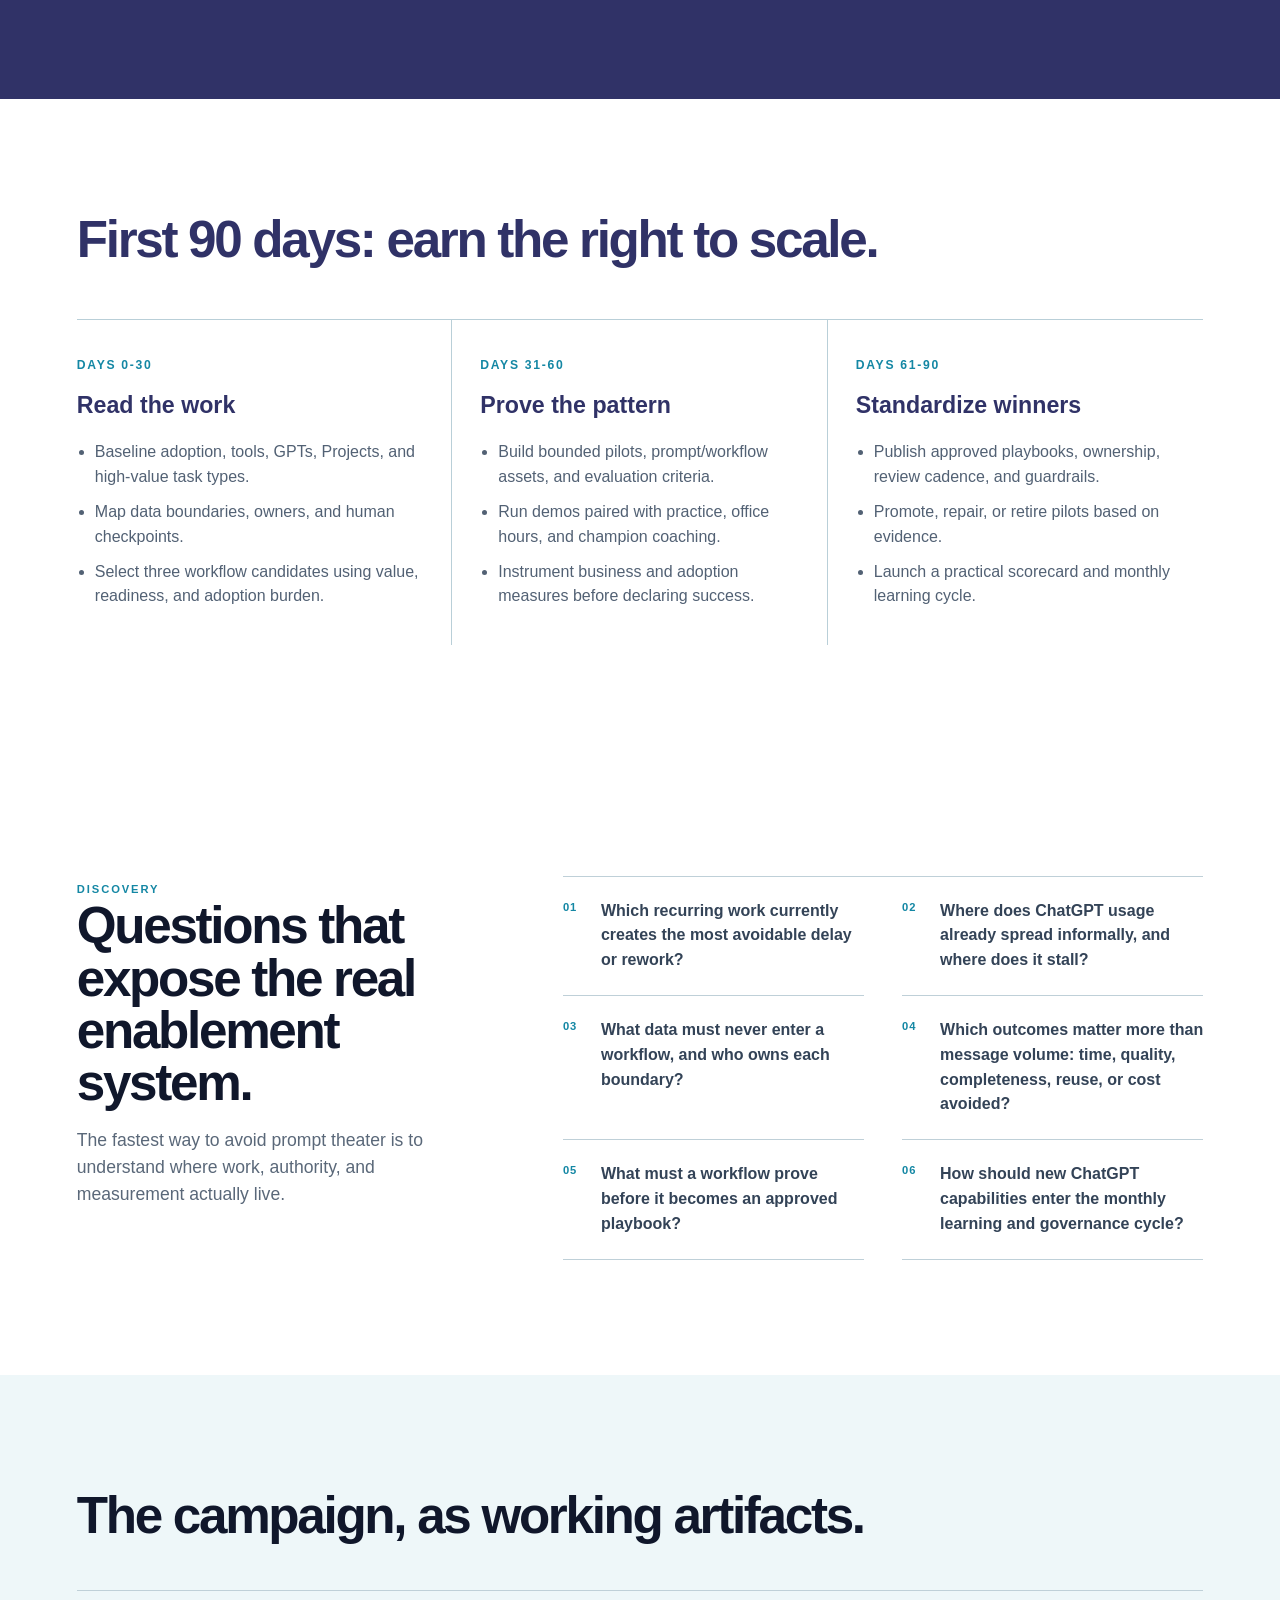
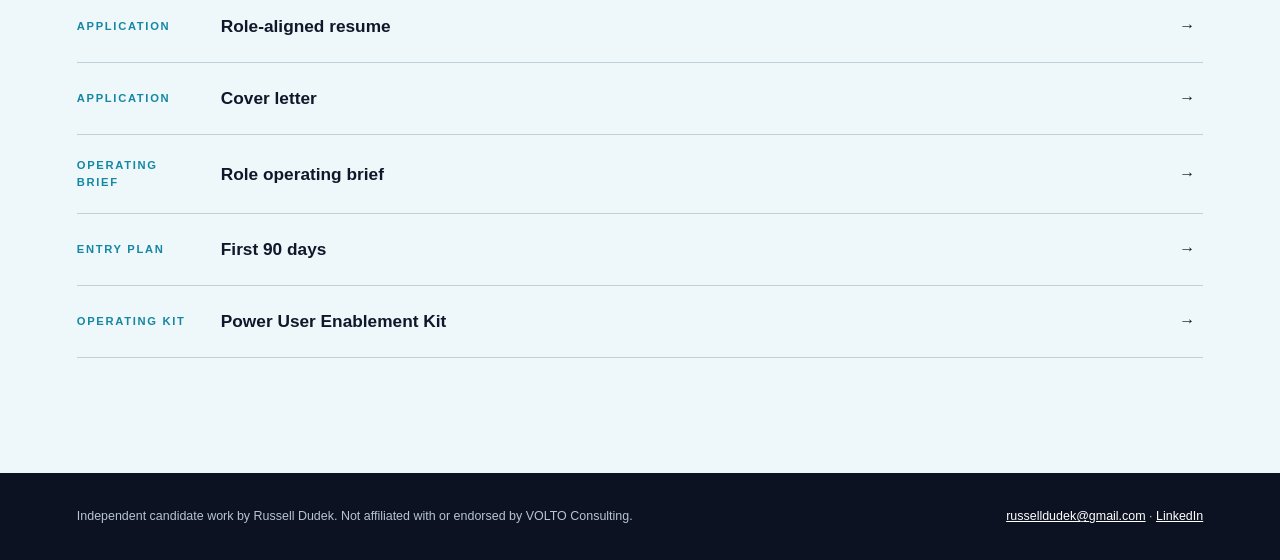
==== commit 2594f110: "Strengthen public fit positioning" ====
--- a/index.html
+++ b/index.html
@@ -135,14 +135,13 @@
 
   <section class="section navy" id="proof">
     <div class="proof-band">
-      <p class="proof-statement">The fit is hands-on: workflow design, operating discipline, adoption mechanics, and cross-functional translation.</p>
+      <p class="proof-statement">Russell brings the combination this role needs: hands-on AI workflow design, operating discipline, adoption mechanics, and cross-functional translation.</p>
       <div class="evidence-list">
         <div class="evidence"><h3>Workflow design &amp; automation</h3><p>Designs agentic patterns using structured context, retrieval, human judgment, escalation, evaluation, and governance rails.</p></div>
         <div class="evidence"><h3>Adoption in real work</h3><p>Connects production, support, customer, quality, and machine signals into dashboards, standard work, training, and accountability.</p></div>
         <div class="evidence"><h3>Operating scale</h3><p>Led 24/7 Amazon operations supporting approximately five million second-day orders annually.</p></div>
         <div class="evidence"><h3>Technical translation</h3><p>Bridges engineering, manufacturing, quality, business, and high-consequence customer environments.</p></div>
       </div>
-      <div class="transfer-note"><span>THE REASONABLE QUESTION</span><strong>Will a director and founder stay close enough to the analyst work?</strong><p>The verified record is hands-on: designing workflow patterns, structuring context, building operating mechanisms, teaching teams, instrumenting adoption, and working directly across production, support, quality, customer, and technical systems. The value here is not title seniority. It is the ability to build the pattern, earn adoption, and make the result measurable.</p></div>
     </div>
   </section>
 
@@ -177,7 +176,7 @@
       <div class="doc-list">
         <a class="doc-link" href="resume.html"><span class="type">Application</span><strong>Role-aligned resume</strong><span>→</span></a>
         <a class="doc-link" href="cover-letter.html"><span class="type">Application</span><strong>Cover letter</strong><span>→</span></a>
-        <a class="doc-link" href="interview-brief.html"><span class="type">Interview</span><strong>Candidate thesis brief</strong><span>→</span></a>
+        <a class="doc-link" href="interview-brief.html"><span class="type">Operating brief</span><strong>Role operating brief</strong><span>→</span></a>
         <a class="doc-link" href="90-day-plan.html"><span class="type">Entry plan</span><strong>First 90 days</strong><span>→</span></a>
         <a class="doc-link" href="enablement-kit.html"><span class="type">Operating kit</span><strong>Power User Enablement Kit</strong><span>→</span></a>
       </div>
--- a/experience-responsive.css
+++ b/experience-responsive.css
@@ -202,7 +202,3 @@
 }
 .experience-home .scenario-tabs button:hover { transform: translateY(-1px); }
 .experience-home .scenario-tabs button[aria-pressed="true"] { box-shadow: 0 9px 24px rgba(48, 50, 103, 0.18); }
-.simulation-actions { display: flex; gap: 8px; flex-wrap: wrap; margin-top: 14px; }
-.experience-home #replay,
-.experience-home #resetScenario { border-radius: 999px; margin: 0; }
-.experience-home #resetScenario.quiet { border-color: #b9ccd4; color: #536276; }
